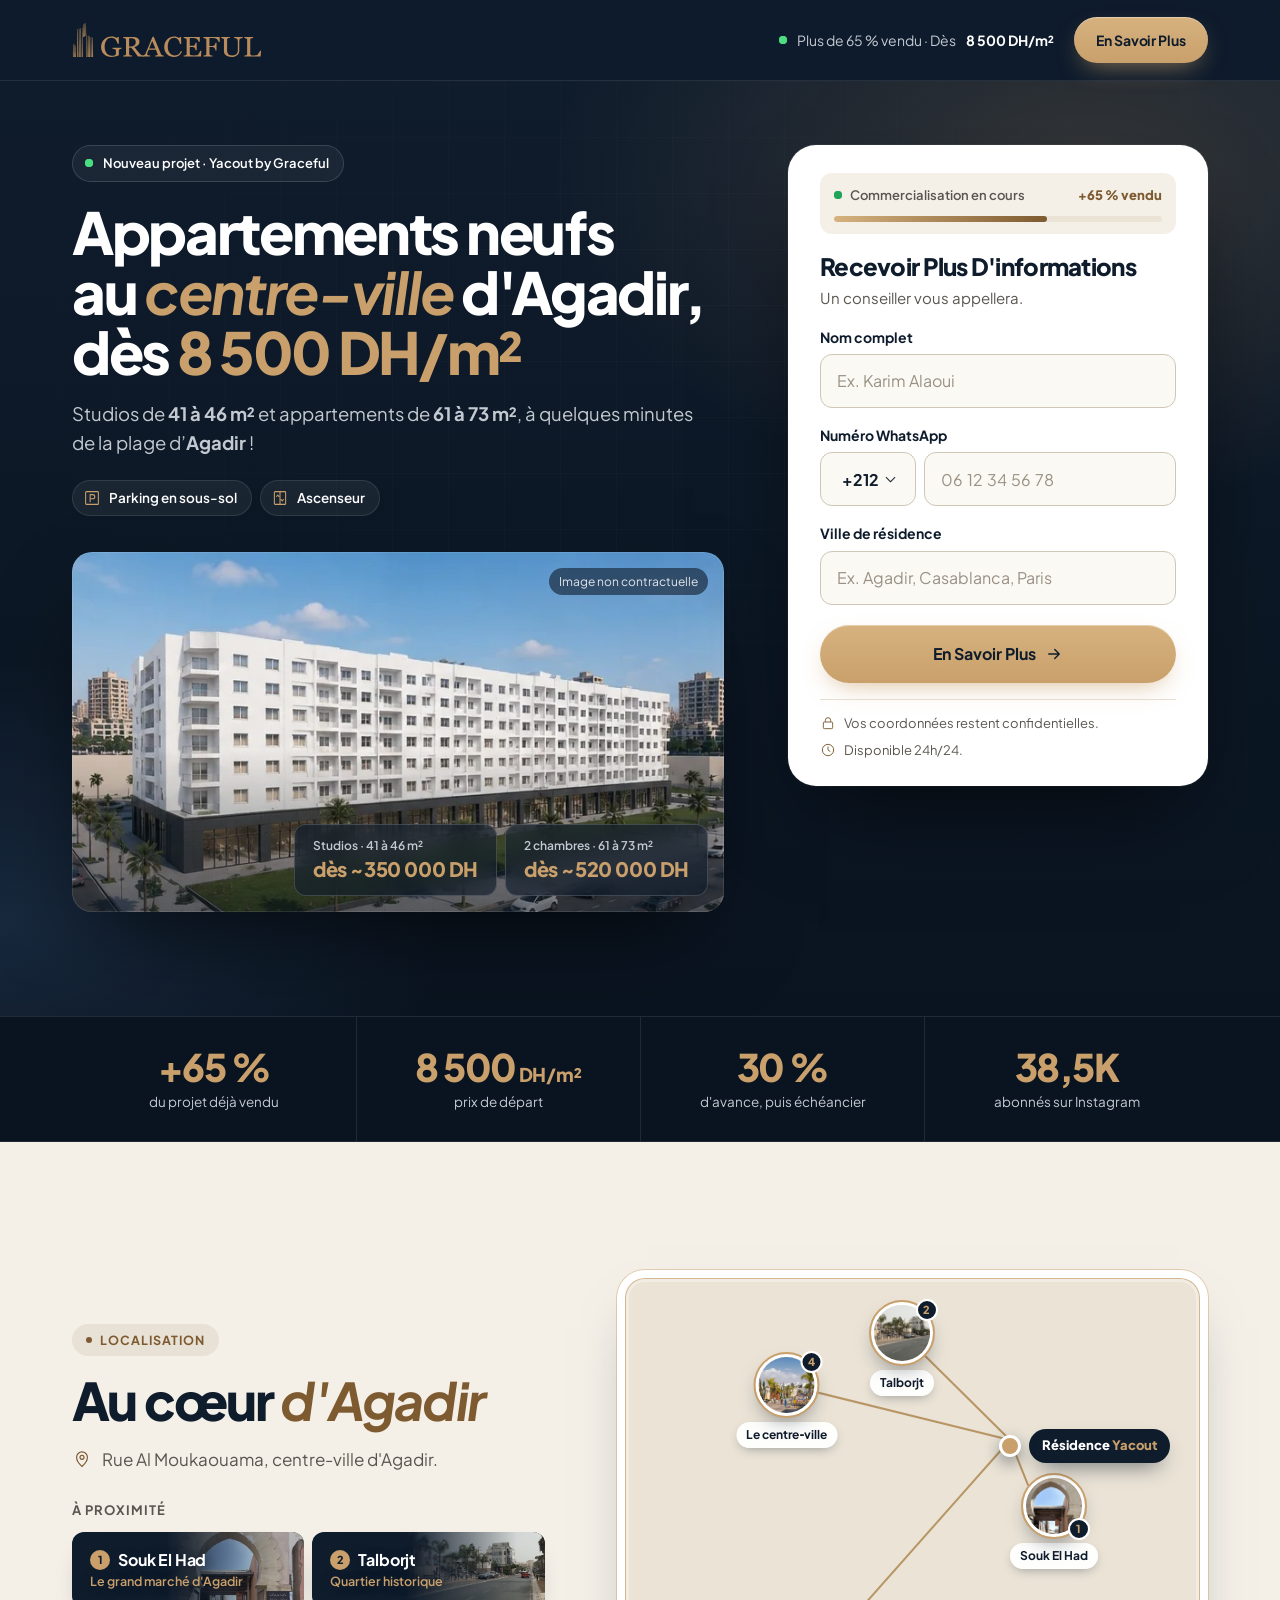
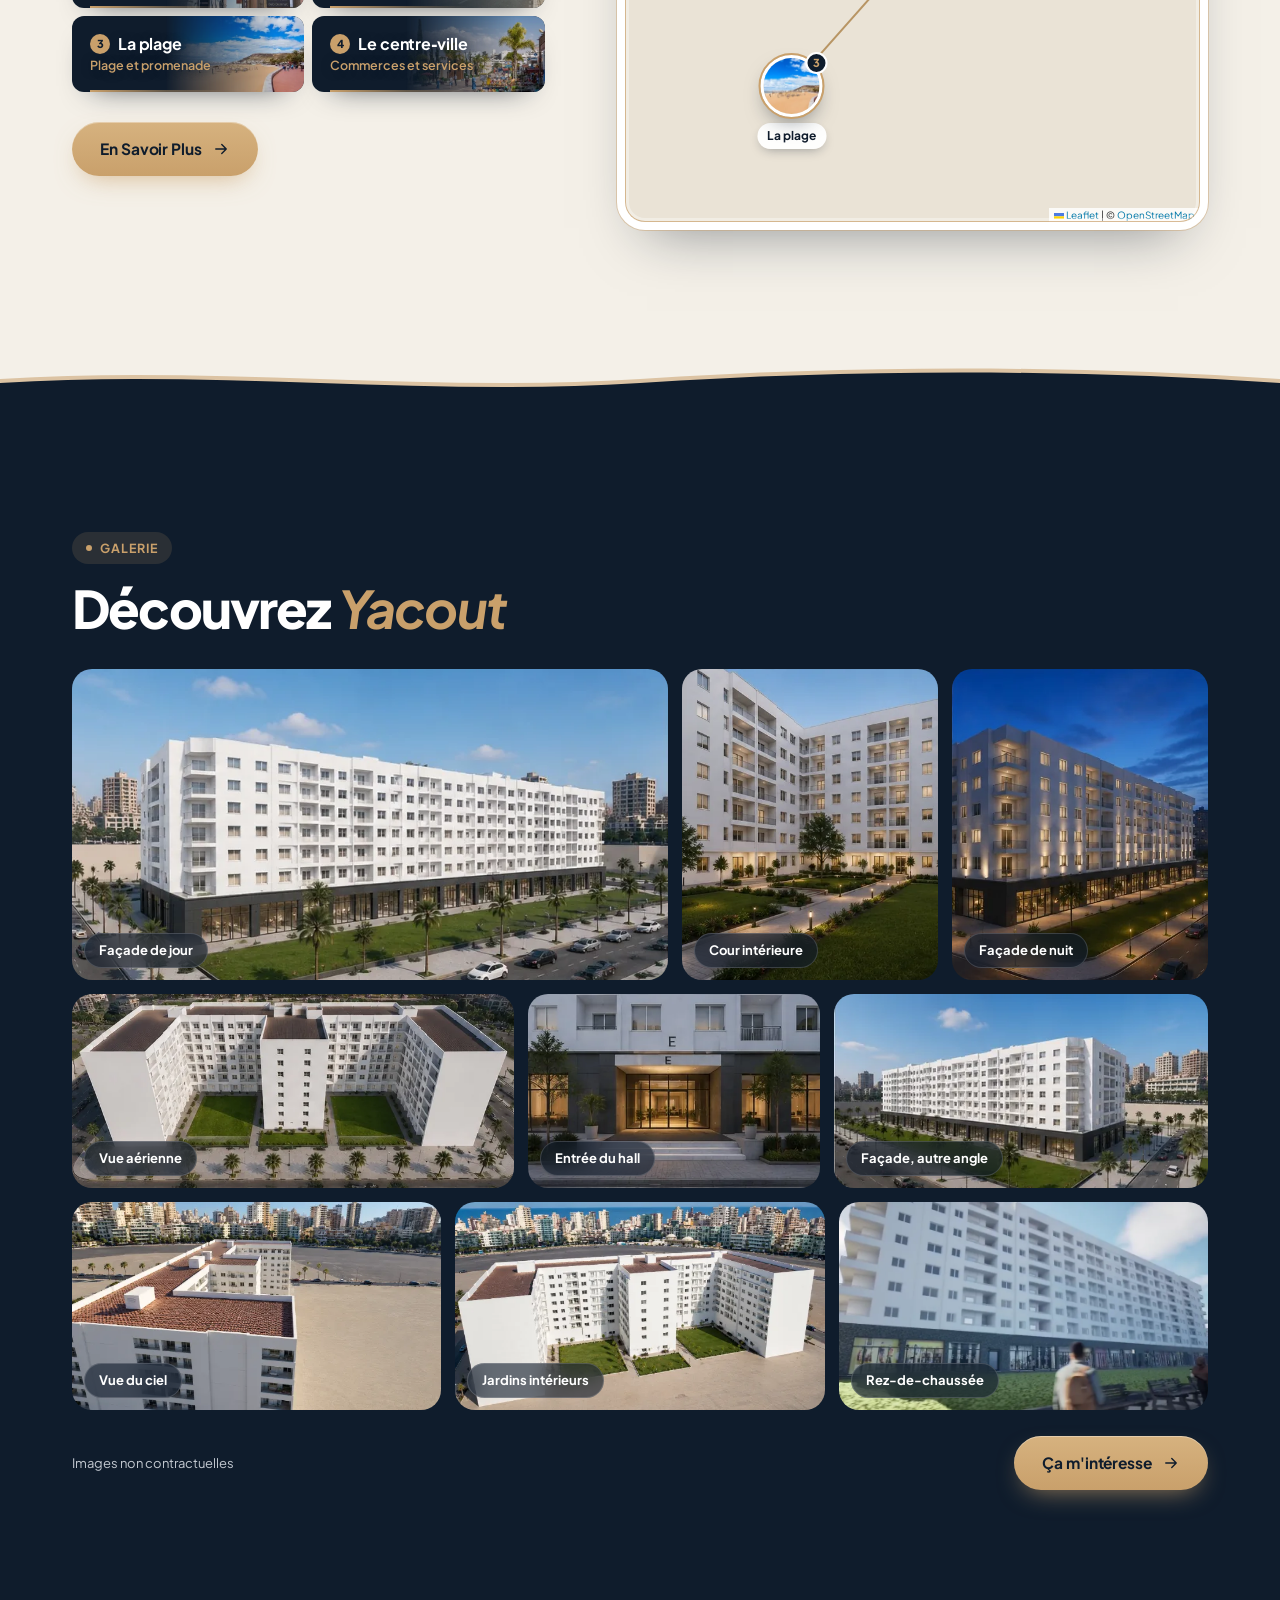
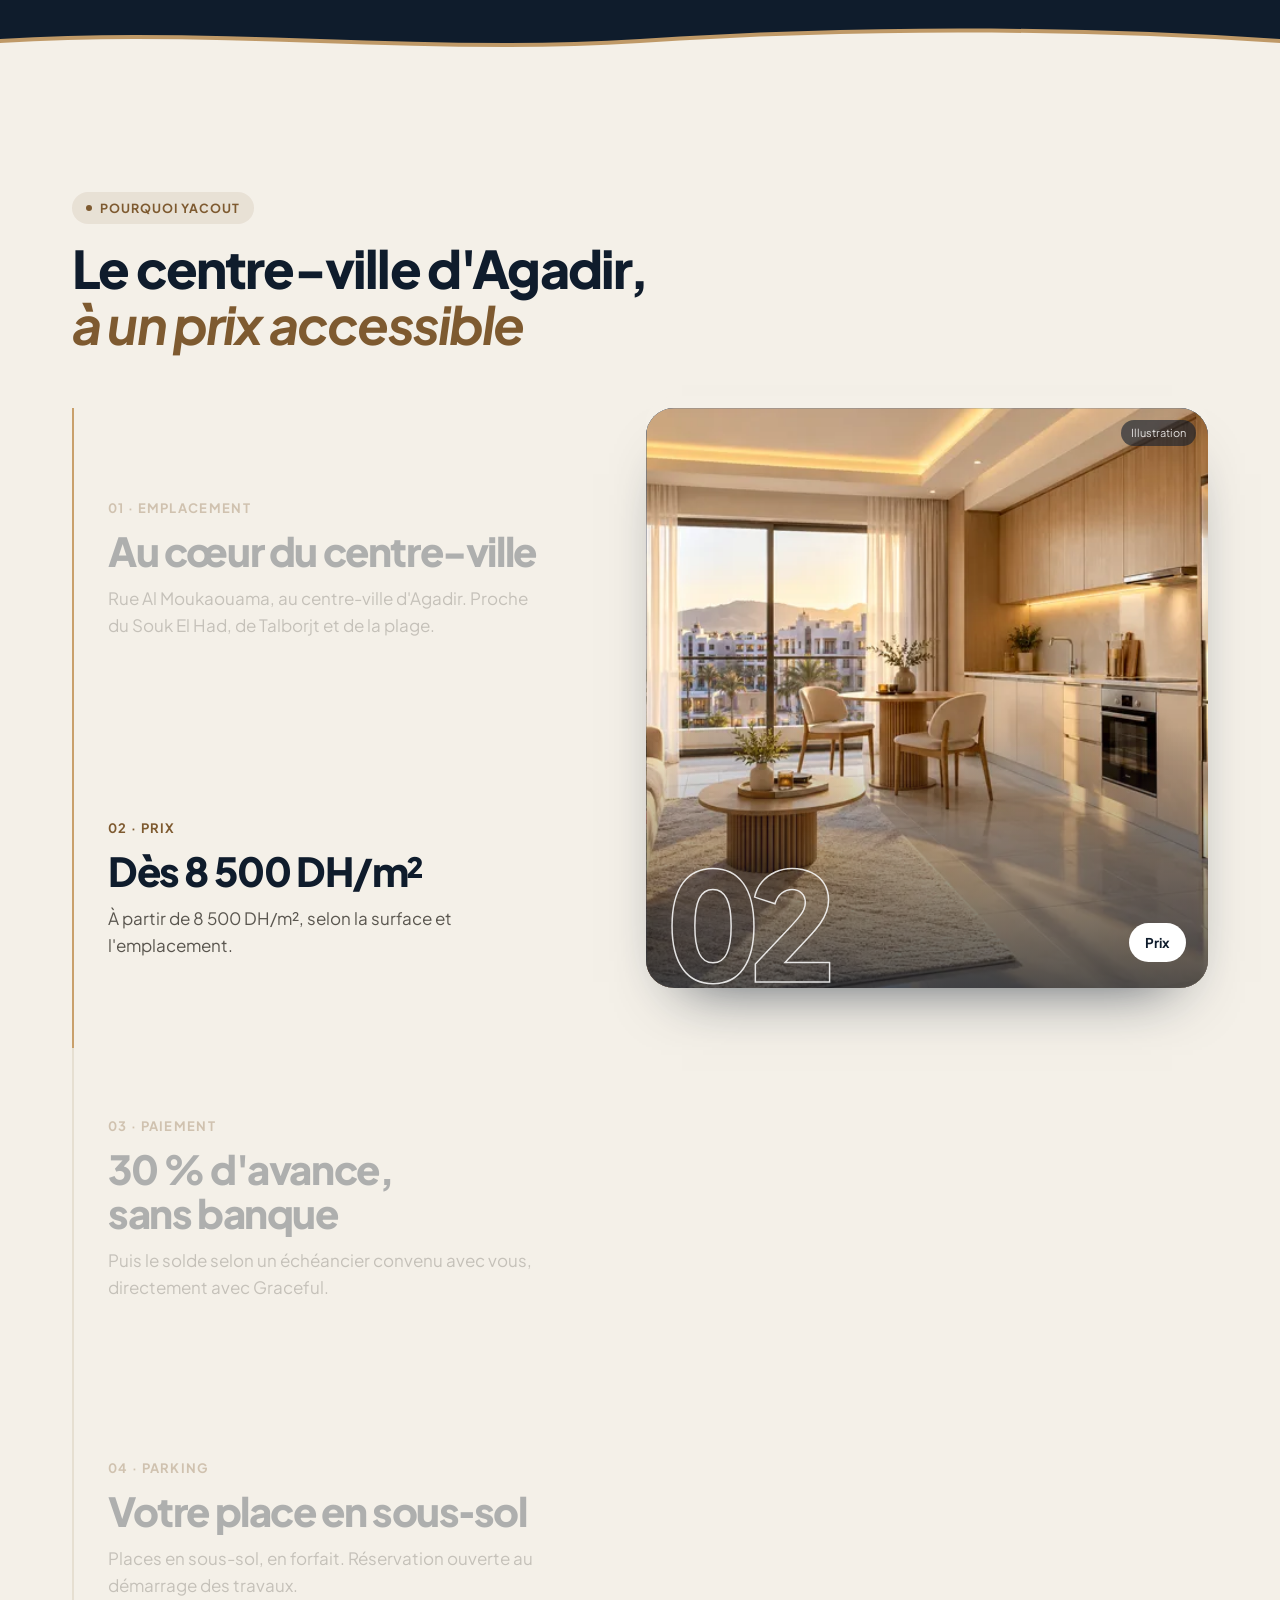
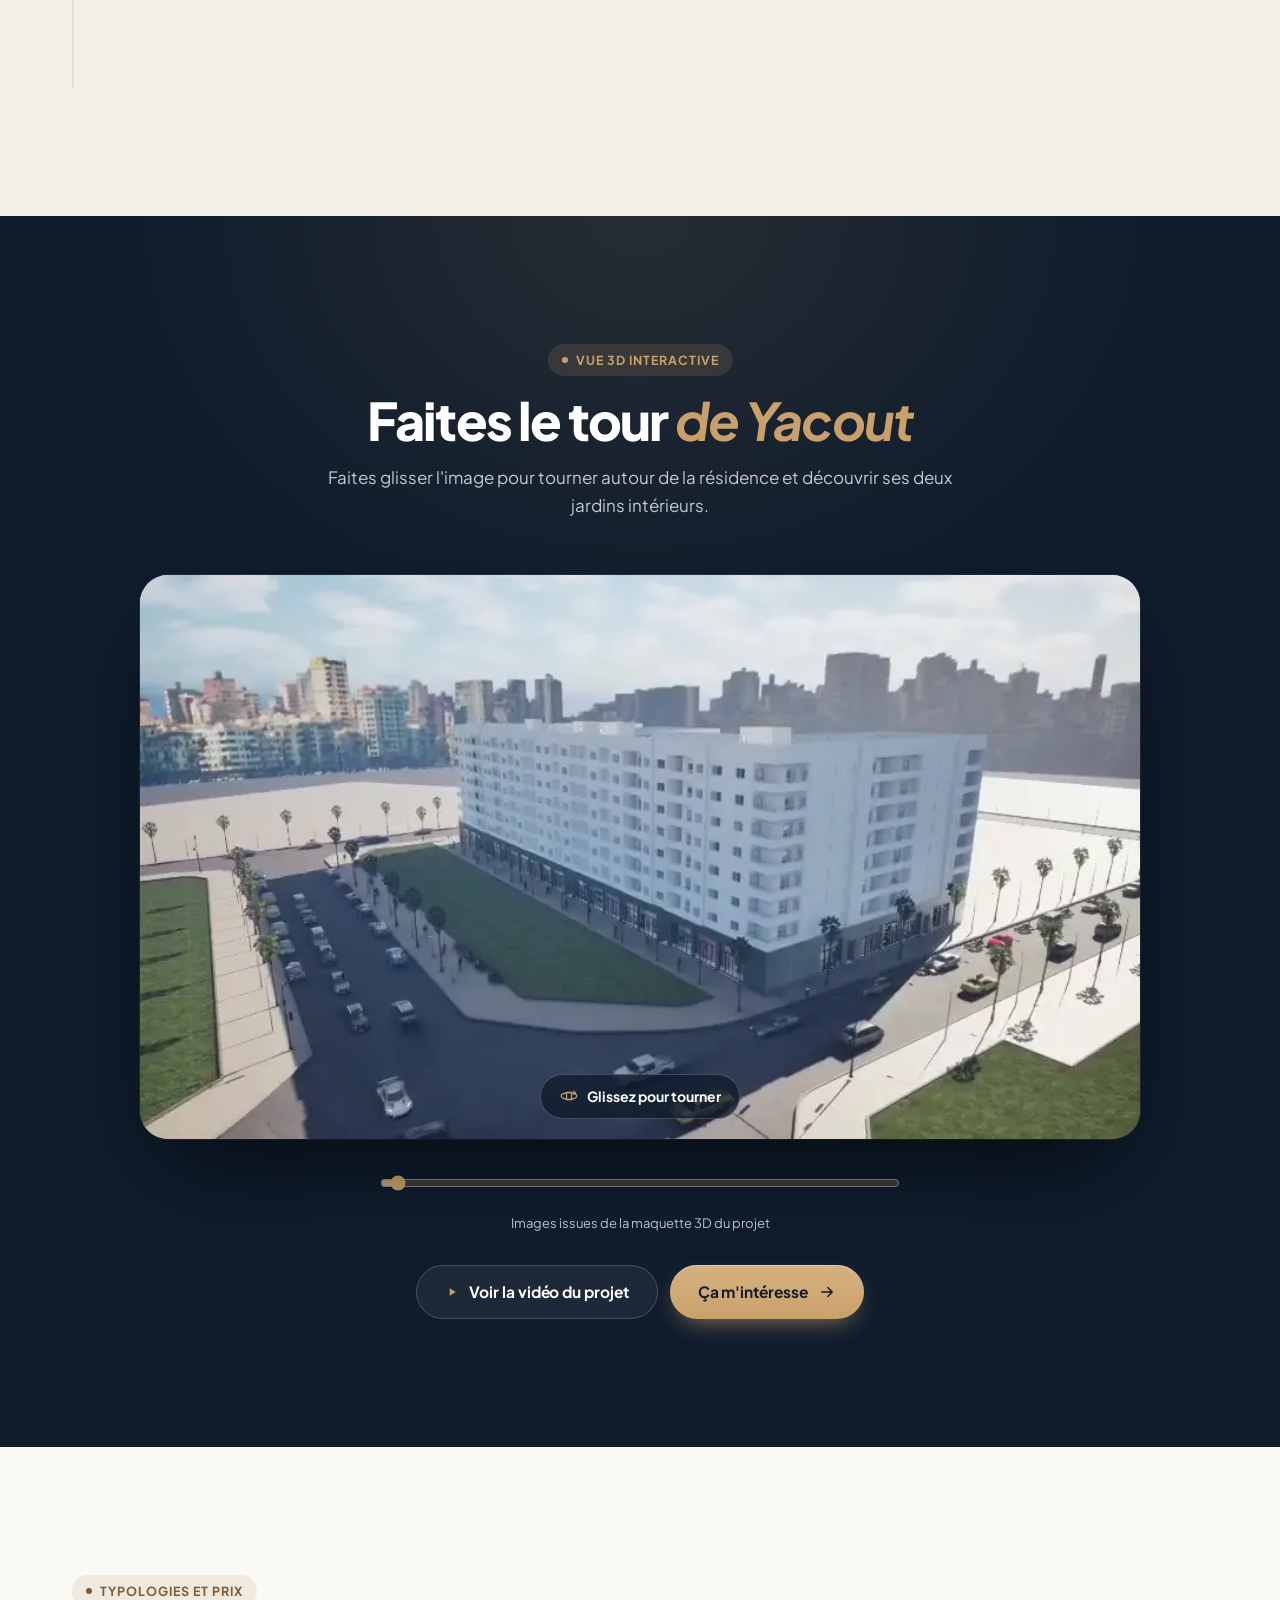
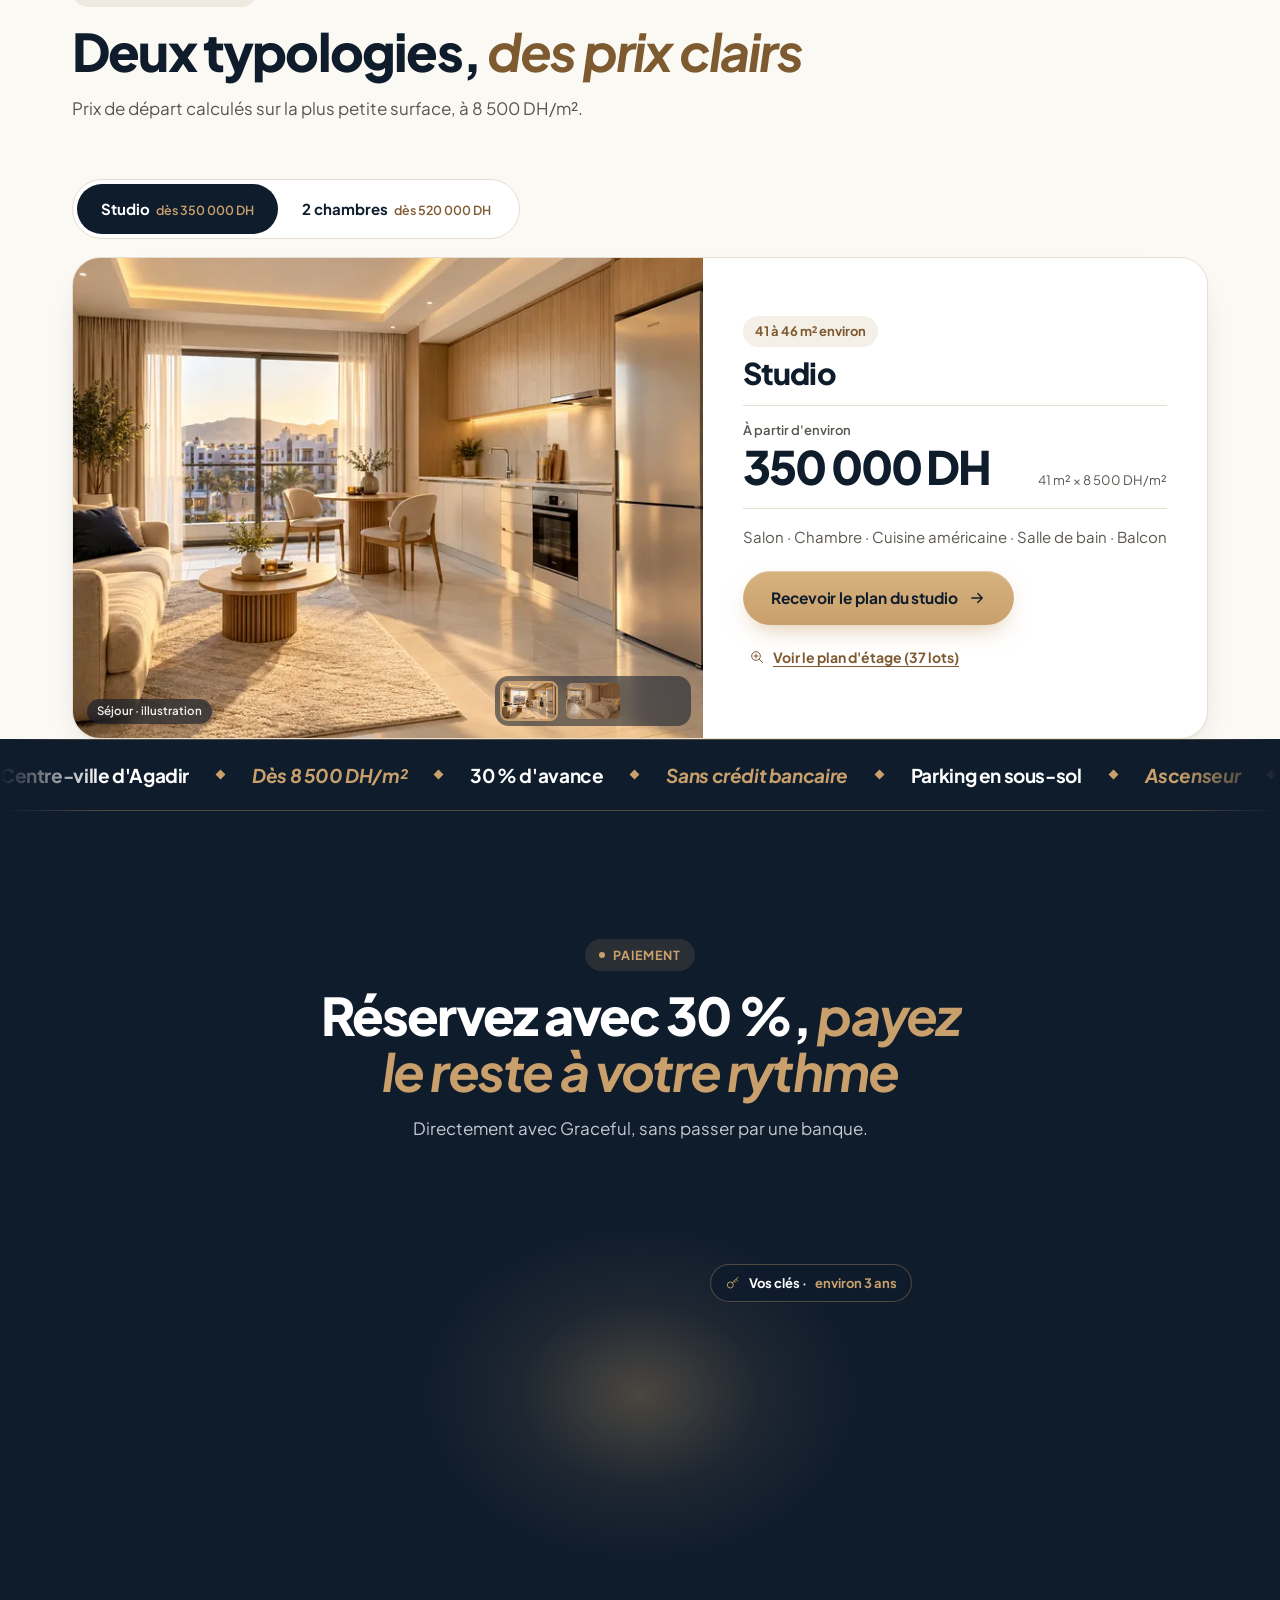
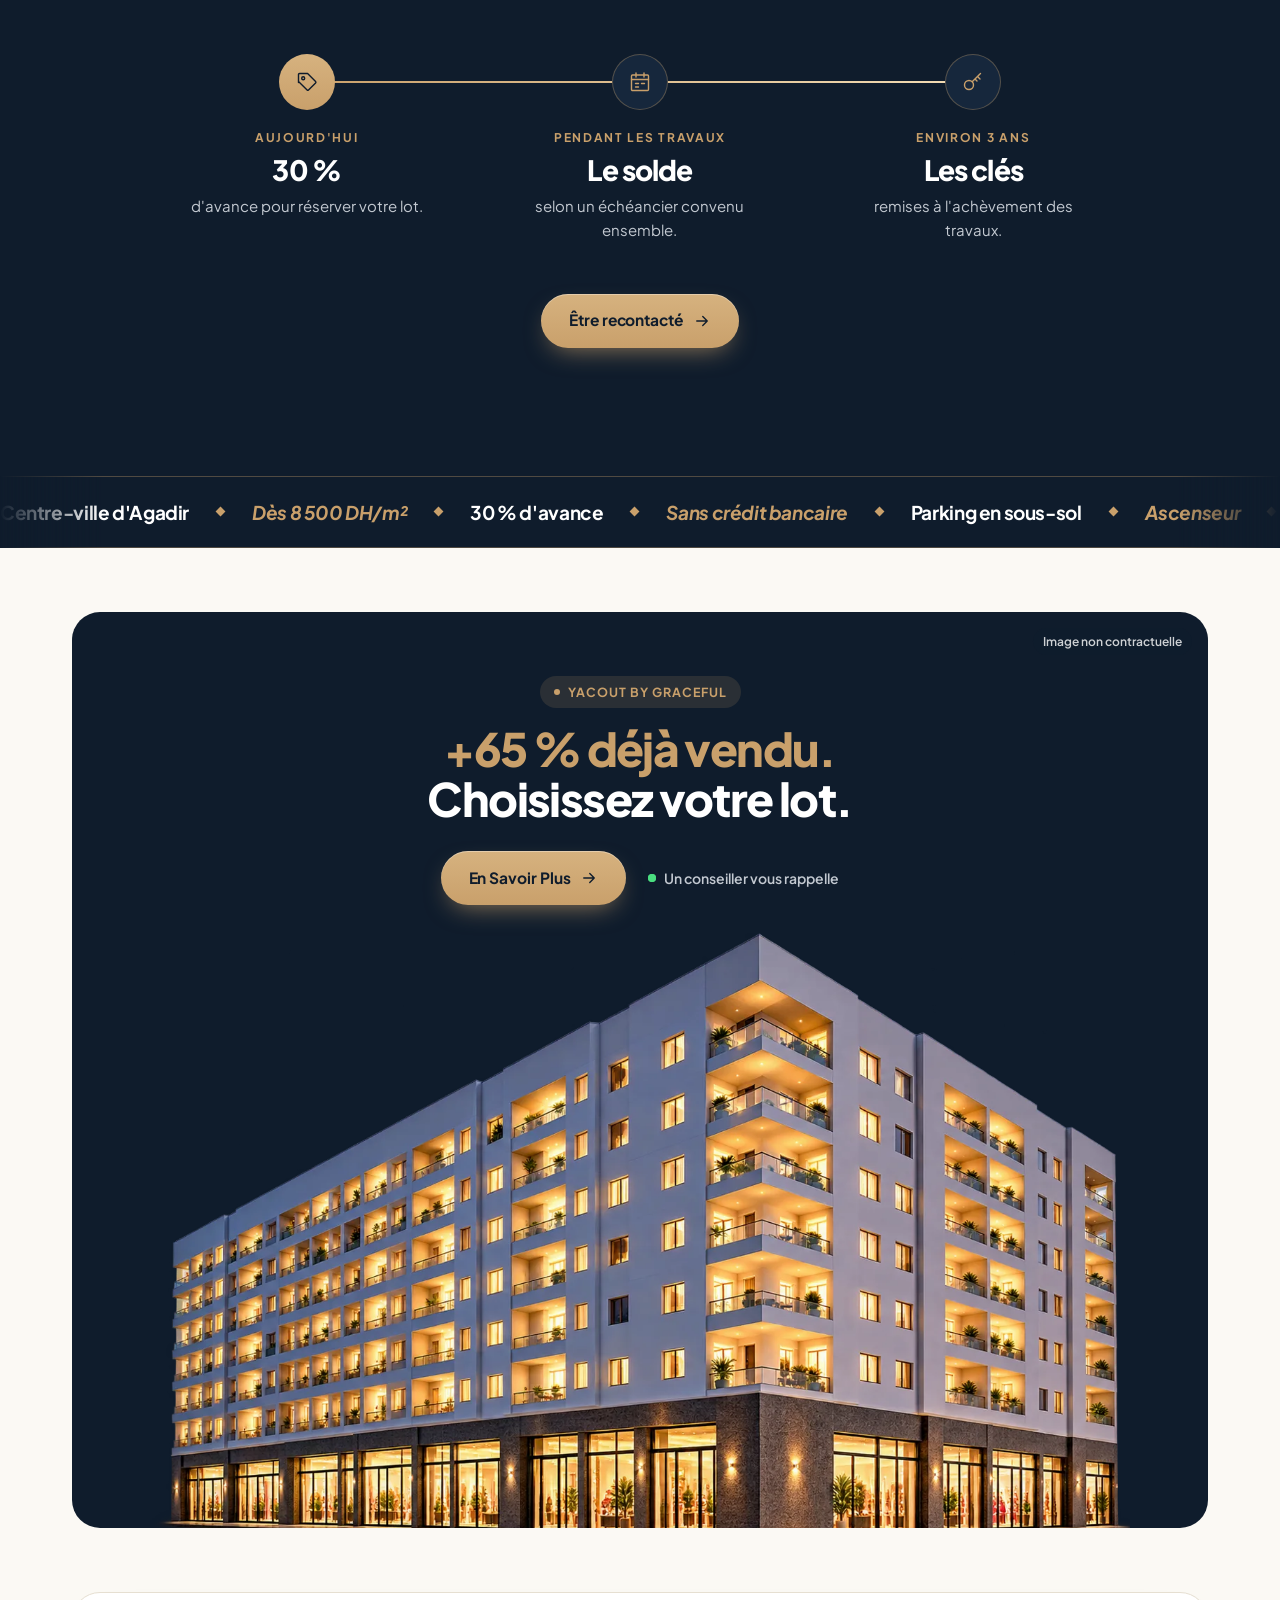
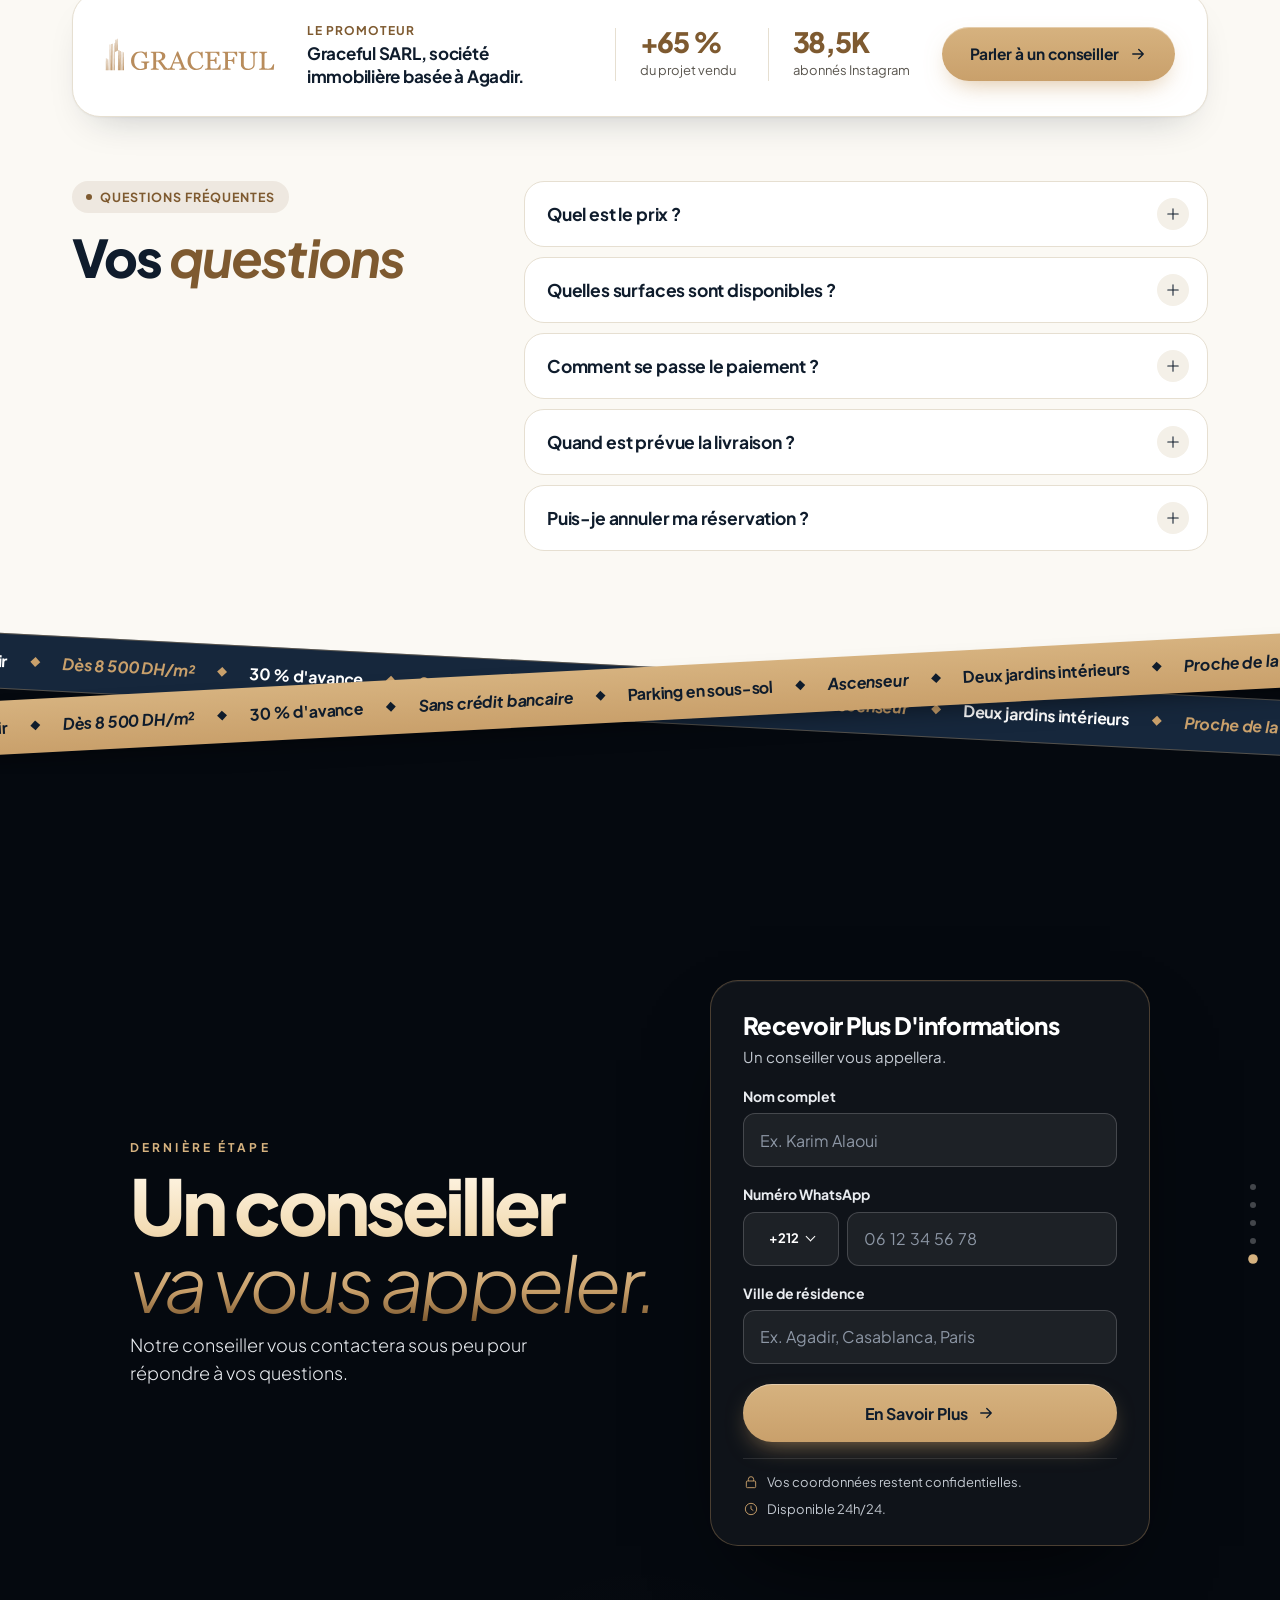
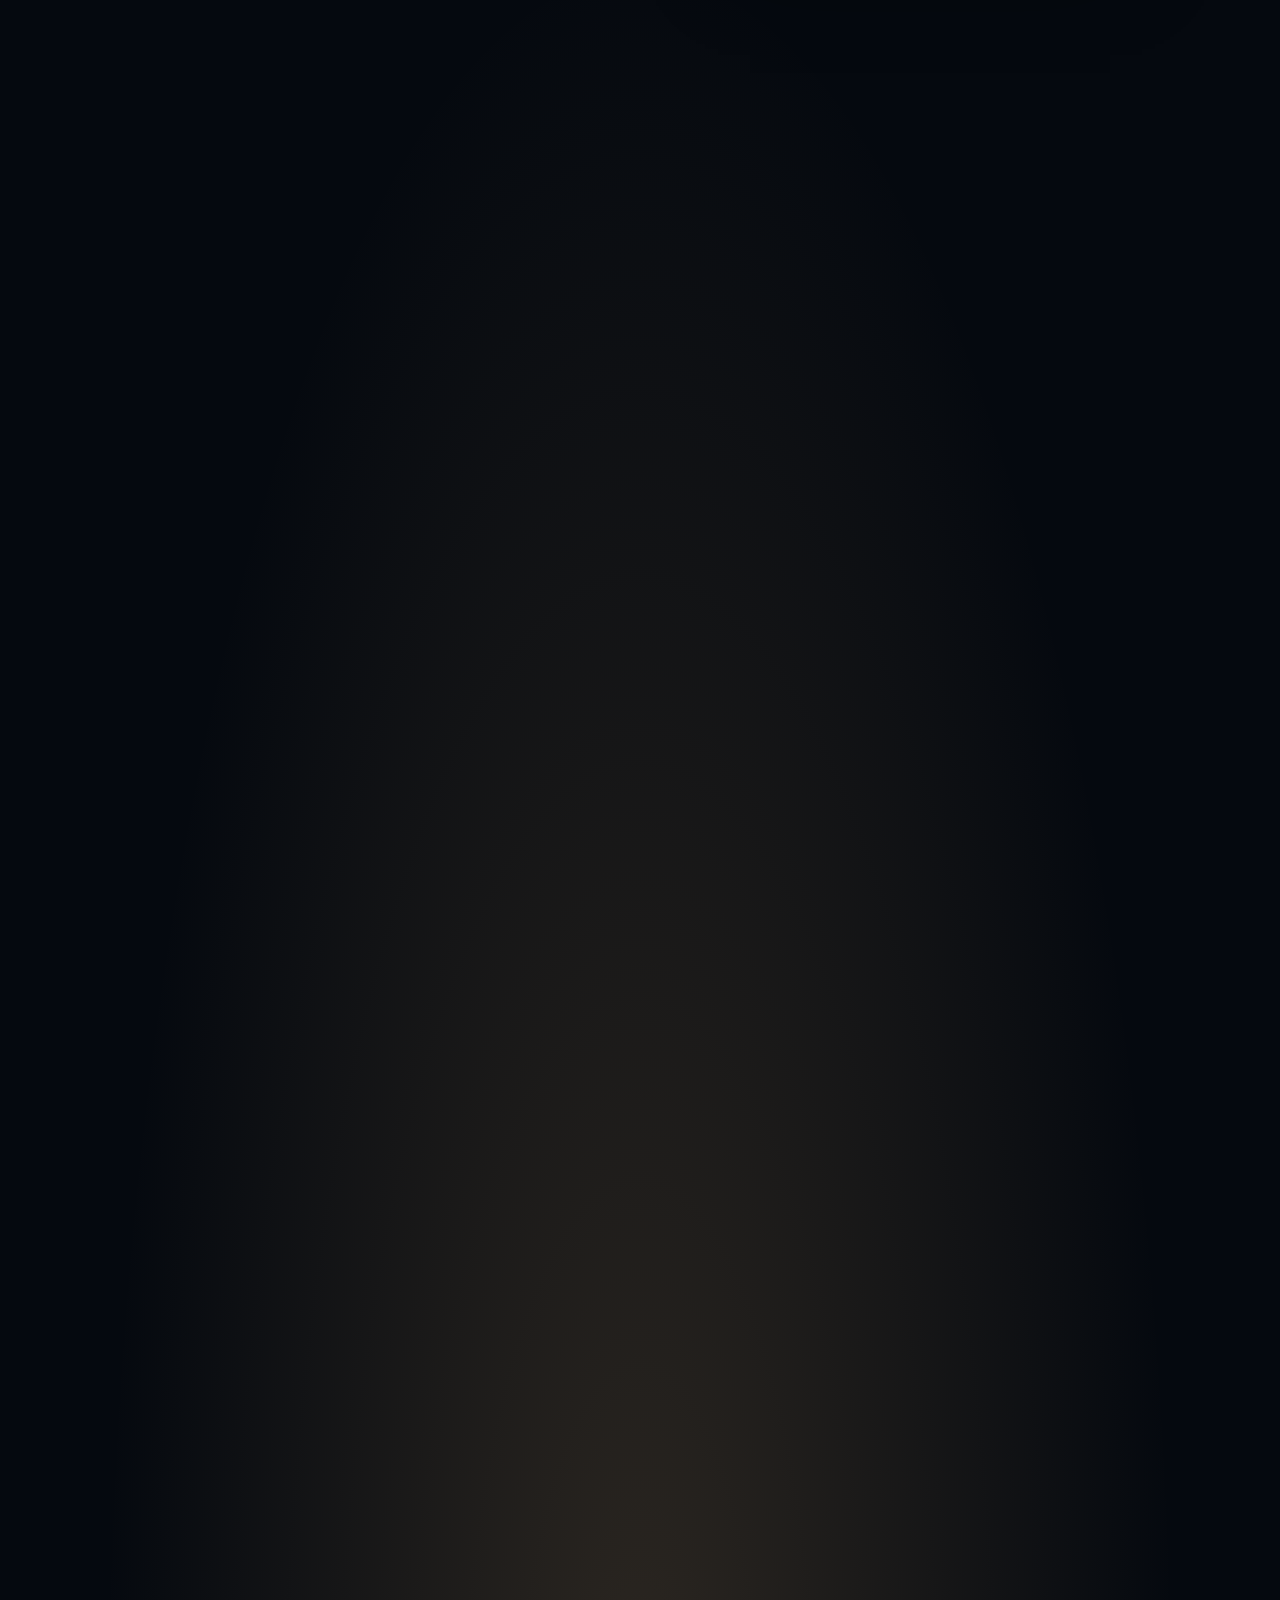
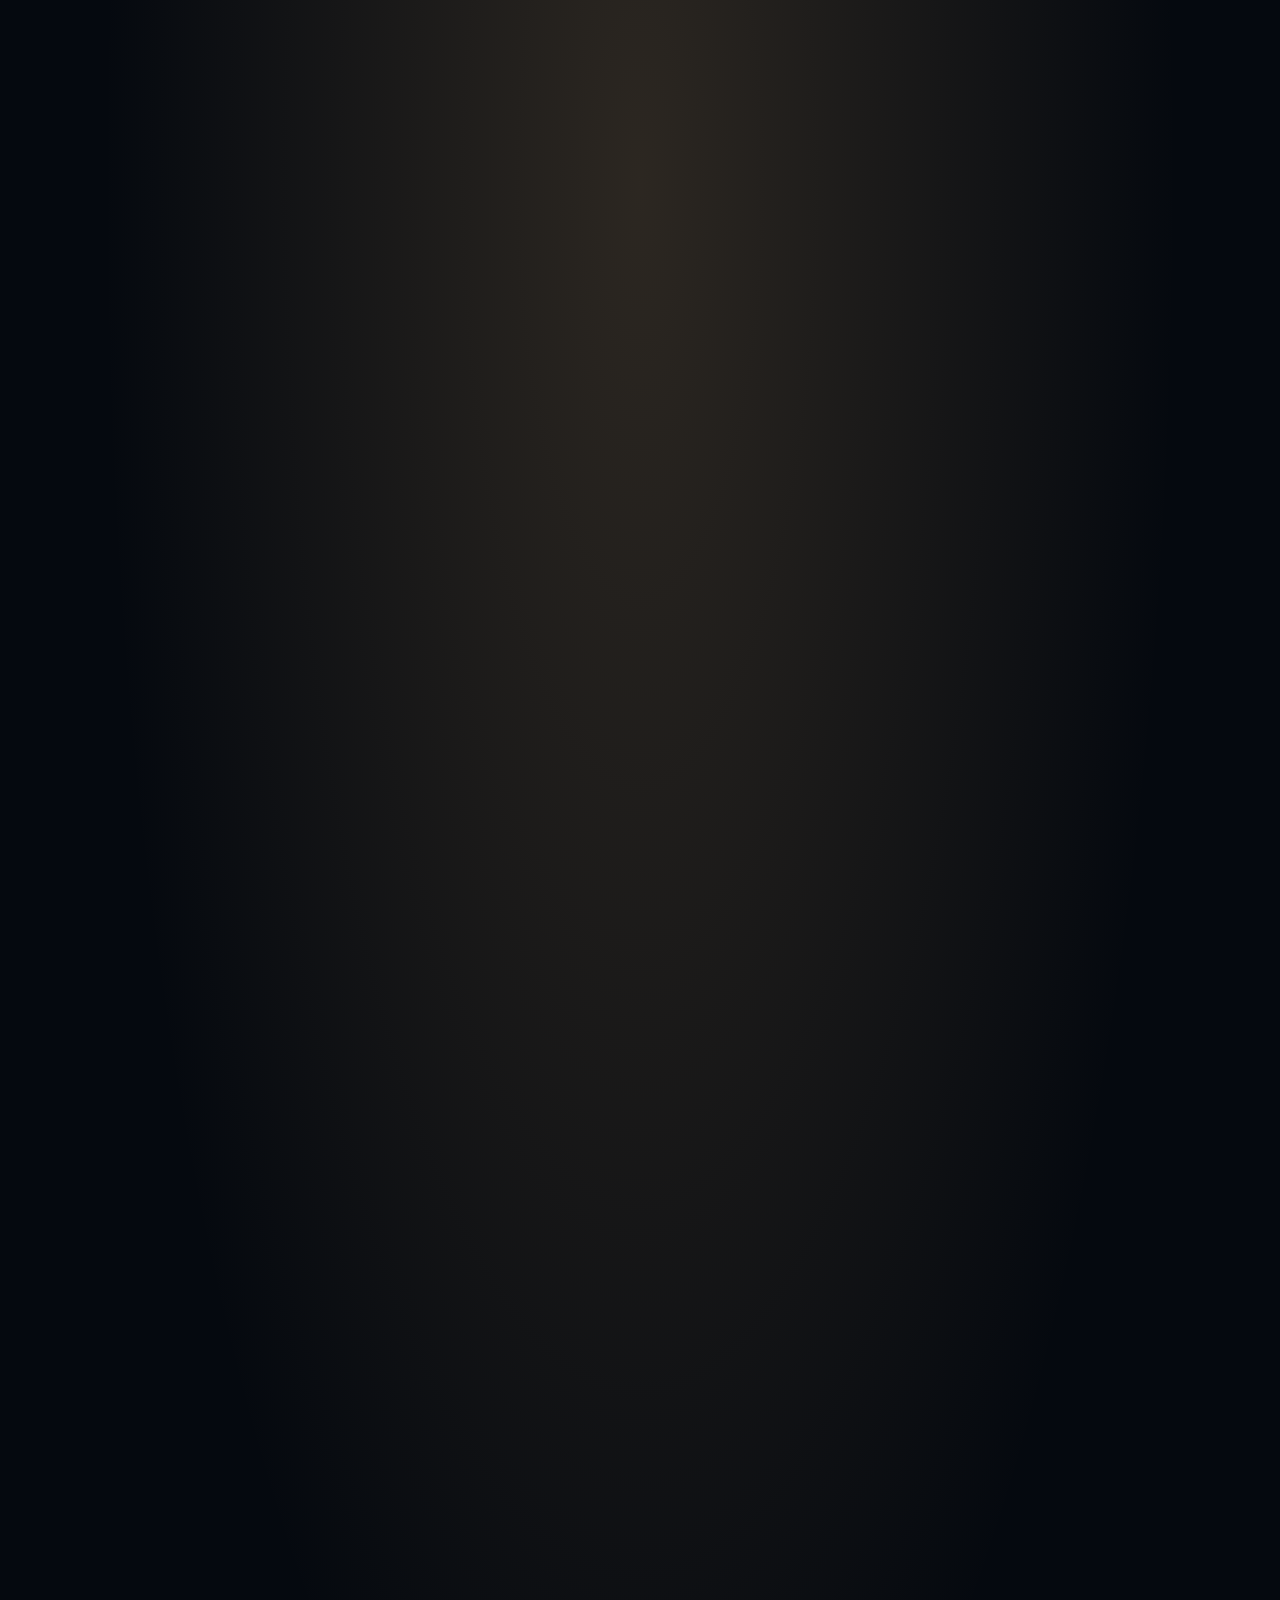
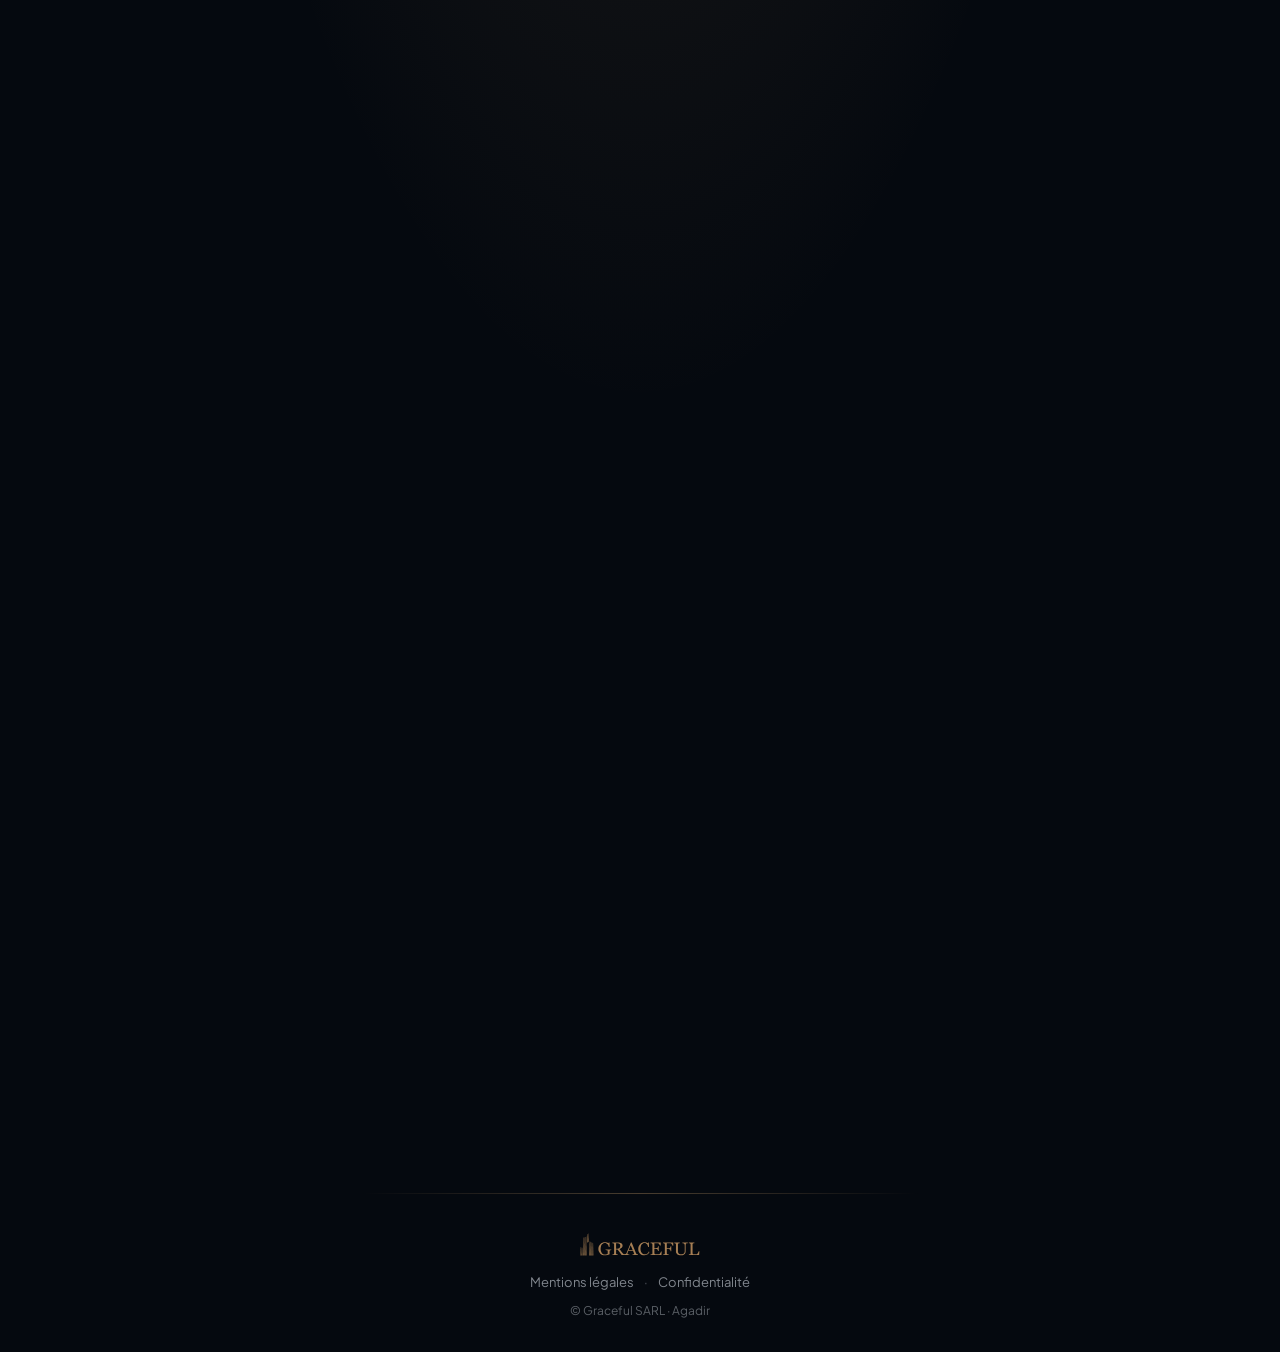
==== index.html @ aa9bee60 "Yacout by Graceful landing pages, ready to publish Static site: French and Arabic full pages, their " ====
<!doctype html>
<html lang="fr">
<head>
  <meta charset="utf-8">
  <meta name="viewport" content="width=device-width, initial-scale=1, viewport-fit=cover">
  <title>Yacout by Graceful | Appartements neufs au centre-ville d'Agadir</title>
  <meta name="description" content="Yacout, nouveau projet de Graceful au centre-ville d'Agadir : studios de 41 à 46 m² et appartements 2 chambres de 61 à 73 m², à partir de 8 500 DH/m². 30 % d'avance puis échéancier.">
  <meta name="theme-color" content="#0B1522">
  <link rel="canonical" href="https://form.graceful-agency.ma/">
  <link rel="alternate" hreflang="fr" href="https://form.graceful-agency.ma/">
  <link rel="alternate" hreflang="ar" href="https://form.graceful-agency.ma/ar/">
  <link rel="alternate" hreflang="x-default" href="https://form.graceful-agency.ma/">

  <meta property="og:type" content="website">
  <meta property="og:url" content="https://form.graceful-agency.ma/">
  <meta property="og:locale" content="fr_FR">
  <meta property="og:site_name" content="Graceful">
  <meta property="og:title" content="Yacout by Graceful | Appartements neufs au centre-ville d'Agadir">
  <meta property="og:description" content="Studios et appartements 2 chambres au centre-ville d'Agadir, à partir de 8 500 DH/m². 30 % d'avance puis échéancier.">
  <meta property="og:image" content="https://form.graceful-agency.ma/assets/img/og-yacout.jpg">
  <meta property="og:image:width" content="1200">
  <meta property="og:image:height" content="630">
  <meta property="og:image:alt" content="La résidence Yacout au coucher du soleil, à Agadir, rendu 3D">
  <meta name="twitter:card" content="summary_large_image">

  <link rel="icon" href="assets/img/favicon.svg" type="image/svg+xml">
  <link rel="icon" href="assets/img/favicon-32.png" sizes="32x32" type="image/png">
  <link rel="apple-touch-icon" href="assets/img/apple-touch-icon.png">

  <link rel="preload" href="assets/fonts/plus-jakarta-sans-var.woff2" as="font" type="font/woff2" crossorigin>
  <link rel="preload" as="image" href="assets/img/yacout-facade-jour.webp" imagesrcset="assets/img/yacout-facade-jour-480.webp 480w, assets/img/yacout-facade-jour.webp 760w" imagesizes="(min-width: 1024px) 680px, 100vw" fetchpriority="high">
  <link rel="stylesheet" href="assets/css/style.css">
  <script>document.documentElement.classList.add('js');</script>

  <script src="assets/js/config.js" defer></script>
  <script src="assets/js/tracking.js" defer></script>
  <script src="assets/js/main.js" defer></script>
</head>
<body>
  <noscript><img height="1" width="1" style="display:none" alt="" src="https://www.facebook.com/tr?id=1772189427400389&amp;ev=PageView&amp;noscript=1"></noscript>
  <svg width="0" height="0" class="visually-hidden" aria-hidden="true" focusable="false">
    <symbol id="i-pin" viewBox="0 0 24 24"><path d="M12 21s-6.5-5.6-6.5-11a6.5 6.5 0 0 1 13 0C18.5 15.4 12 21 12 21Z" fill="none" stroke="currentColor" stroke-width="1.4" stroke-linejoin="round"/><circle cx="12" cy="10" r="2.4" fill="none" stroke="currentColor" stroke-width="1.4"/></symbol>
    <symbol id="i-tag" viewBox="0 0 24 24"><path d="M3.5 12.6V4.5a1 1 0 0 1 1-1h8.1l8 8a1 1 0 0 1 0 1.4l-7.1 7.1a1 1 0 0 1-1.4 0l-8.6-8.4Z" fill="none" stroke="currentColor" stroke-width="1.4" stroke-linejoin="round"/><circle cx="8.2" cy="8.2" r="1.5" fill="none" stroke="currentColor" stroke-width="1.4"/></symbol>
    <symbol id="i-calendar" viewBox="0 0 24 24"><rect x="3.5" y="5" width="17" height="15.5" rx="1" fill="none" stroke="currentColor" stroke-width="1.4"/><path d="M3.5 9.5h17M8 3v4M16 3v4M7.5 13.5h3M13.5 13.5h3M7.5 17h3" fill="none" stroke="currentColor" stroke-width="1.4" stroke-linecap="round"/></symbol>
    <symbol id="i-parking" viewBox="0 0 24 24"><rect x="3.5" y="3.5" width="17" height="17" rx="1" fill="none" stroke="currentColor" stroke-width="1.4"/><path d="M9.5 17V7.5h3.4a2.8 2.8 0 0 1 0 5.6H9.5" fill="none" stroke="currentColor" stroke-width="1.4" stroke-linejoin="round" stroke-linecap="round"/></symbol>
    <symbol id="i-check" viewBox="0 0 24 24"><path d="m5 12.5 4.5 4.5L19 7.5" fill="none" stroke="currentColor" stroke-width="1.8" stroke-linecap="round" stroke-linejoin="round"/></symbol>
    <symbol id="i-plus" viewBox="0 0 24 24"><path d="M12 5v14M5 12h14" fill="none" stroke="currentColor" stroke-width="1.4" stroke-linecap="round"/></symbol>
    <symbol id="i-arrow" viewBox="0 0 24 24"><path d="M5 12h14M13 6l6 6-6 6" fill="none" stroke="currentColor" stroke-width="1.8" stroke-linecap="round" stroke-linejoin="round"/></symbol>
    <symbol id="i-left" viewBox="0 0 24 24"><path d="m15 5-7 7 7 7" fill="none" stroke="currentColor" stroke-width="1.6" stroke-linecap="round" stroke-linejoin="round"/></symbol>
    <symbol id="i-right" viewBox="0 0 24 24"><path d="m9 5 7 7-7 7" fill="none" stroke="currentColor" stroke-width="1.6" stroke-linecap="round" stroke-linejoin="round"/></symbol>
    <symbol id="i-close" viewBox="0 0 24 24"><path d="M6 6l12 12M18 6 6 18" fill="none" stroke="currentColor" stroke-width="1.6" stroke-linecap="round"/></symbol>
    <symbol id="i-zoom" viewBox="0 0 24 24"><circle cx="10.5" cy="10.5" r="6.5" fill="none" stroke="currentColor" stroke-width="1.5"/><path d="m15.5 15.5 5 5M10.5 7.5v6M7.5 10.5h6" fill="none" stroke="currentColor" stroke-width="1.5" stroke-linecap="round"/></symbol>
    <symbol id="i-key" viewBox="0 0 24 24"><circle cx="8" cy="15" r="4.5" fill="none" stroke="currentColor" stroke-width="1.4"/><path d="m11.2 11.8 8.3-8.3M16.5 6.5l2.5 2.5M14 9l2 2" fill="none" stroke="currentColor" stroke-width="1.4" stroke-linecap="round"/></symbol>
    <symbol id="i-lock" viewBox="0 0 24 24"><rect x="5" y="10.5" width="14" height="10" rx="1.5" fill="none" stroke="currentColor" stroke-width="1.4"/><path d="M8 10.5V8a4 4 0 0 1 8 0v2.5" fill="none" stroke="currentColor" stroke-width="1.4"/></symbol>
    <symbol id="i-play" viewBox="0 0 24 24"><path d="M8 5.5v13l10.5-6.5z" fill="currentColor"/></symbol>
    <symbol id="i-elevator" viewBox="0 0 24 24"><rect x="4.5" y="3.5" width="15" height="17" rx="1" fill="none" stroke="currentColor" stroke-width="1.4"/><path d="M12 3.5v17M7.5 10l1.5-2 1.5 2M13.5 14l1.5 2 1.5-2" fill="none" stroke="currentColor" stroke-width="1.4" stroke-linecap="round" stroke-linejoin="round"/></symbol>
    <symbol id="i-orbit" viewBox="0 0 24 24"><ellipse cx="12" cy="12" rx="9.5" ry="4" fill="none" stroke="currentColor" stroke-width="1.4"/><path d="m17.5 6.5 2.5 1.6-2.4 1.8" fill="none" stroke="currentColor" stroke-width="1.4" stroke-linecap="round" stroke-linejoin="round"/><path d="M9 7.5h6v9H9z" fill="none" stroke="currentColor" stroke-width="1.4"/></symbol>
    <symbol id="i-clock" viewBox="0 0 24 24"><circle cx="12" cy="12" r="8.5" fill="none" stroke="currentColor" stroke-width="1.4"/><path d="M12 7.5V12l3 2" fill="none" stroke="currentColor" stroke-width="1.4" stroke-linecap="round"/></symbol>
    <symbol id="i-shield" viewBox="0 0 24 24"><path d="M12 3.5 5 6v5.5c0 4.4 3 8 7 9 4-1 7-4.6 7-9V6l-7-2.5Z" fill="none" stroke="currentColor" stroke-width="1.4" stroke-linejoin="round"/><path d="m9 12 2.2 2.2L15.5 10" fill="none" stroke="currentColor" stroke-width="1.5" stroke-linecap="round" stroke-linejoin="round"/></symbol>
    <symbol id="i-chat" viewBox="0 0 24 24"><path d="M12 4a8 8 0 0 0-6.9 12.1L4 20l4-1.1A8 8 0 1 0 12 4Z" fill="none" stroke="currentColor" stroke-width="1.4" stroke-linejoin="round"/><path d="M8.5 11h7M8.5 14h4.5" fill="none" stroke="currentColor" stroke-width="1.4" stroke-linecap="round"/></symbol>
  </svg>

  <header class="site-header" data-header>
    <div class="container header-inner">
      <img class="header-logo" src="assets/img/logo-graceful-header.svg" alt="Graceful" width="196" height="38">
      <div class="header-actions">
        <p class="header-price"><span class="live-dot" aria-hidden="true"></span>Plus de 65&nbsp;% vendu · Dès <strong>8&nbsp;500&nbsp;DH/m²</strong></p>
        <a class="btn btn-gold btn-sm" href="#formulaire" data-cta>En Savoir Plus</a>
      </div>
    </div>
  </header>

  <main>
    <!-- ============ HERO + FORMULAIRE ============ -->
    <section class="hero" aria-labelledby="hero-title">
      <div class="hero-bg" aria-hidden="true"></div>
      <div class="container hero-grid">
        <div class="hero-copy">
          <p class="badge"><span class="live-dot" aria-hidden="true"></span>Nouveau projet · Yacout by Graceful</p>
          <h1 id="hero-title">Appartements neufs <span class="h1-place">au <em>centre-ville</em> d'Agadir,</span> <span class="h1-price">dès <span class="gold">8&nbsp;500&nbsp;DH/m²</span></span></h1>
          <p class="hero-sub">Studios de <strong>41 à 46&nbsp;m²</strong> et appartements de <strong>61 à 73&nbsp;m²</strong>, à quelques minutes de la plage d’<strong>Agadir</strong>&nbsp;!</p>
          <ul class="reassurance">
            <li><svg class="icon" aria-hidden="true"><use href="#i-parking"/></svg>Parking en sous-sol</li>
            <li><svg class="icon" aria-hidden="true"><use href="#i-elevator"/></svg>Ascenseur</li>
          </ul>
        </div>

        <figure class="hero-media">
          <div class="hero-frame">
            <img src="assets/img/yacout-facade-jour.webp"
                 srcset="assets/img/yacout-facade-jour-480.webp 480w, assets/img/yacout-facade-jour.webp 760w"
                 sizes="(min-width: 1024px) 680px, 100vw"
                 width="760" height="397" fetchpriority="high"
                 alt="Rendu 3D de la résidence Yacout : immeuble blanc de sept étages avec rez-de-chaussée vitré, jardin et palmiers, au centre-ville d'Agadir">
            <video class="hero-video" data-hero-video data-src="assets/vid/yacout-interieur.mp4" muted playsinline loop preload="none" aria-hidden="true" tabindex="-1"></video>
            <span class="img-note">Image non contractuelle</span>
          </div>
          <figcaption class="hero-prices">
            <span><small>Studios · 41 à 46&nbsp;m²</small>dès ~350&nbsp;000&nbsp;DH</span>
            <span><small>2 chambres · 61 à 73&nbsp;m²</small>dès ~520&nbsp;000&nbsp;DH</span>
          </figcaption>
        </figure>

        <div class="hero-form" id="formulaire" tabindex="-1">
          <form class="lead-form card-form" data-location="hero" novalidate>
            <div class="sold" aria-hidden="true">
              <div class="sold-top"><span><span class="live-dot" aria-hidden="true"></span>Commercialisation en cours</span><strong>+65&nbsp;% vendu</strong></div>
              <div class="sold-bar"><span></span></div>
            </div>

            <div class="form-step" data-step="1">
              <h2 class="form-title">Recevoir Plus D'informations</h2>
              <p class="form-intro">Un conseiller vous appellera.</p>
              <p class="form-chosen" data-chosen hidden>Votre demande : <strong data-chosen-label></strong></p>

              <div class="field">
                <label for="hero-name">Nom complet</label>
                <input id="hero-name" name="full_name" type="text" autocomplete="name" autocapitalize="words" required maxlength="80" placeholder="Ex. Karim Alaoui" aria-describedby="hero-name-err">
                <p class="field-error" id="hero-name-err" aria-live="polite"></p>
              </div>

              <div class="field">
                <label for="hero-phone">Numéro WhatsApp</label>
                <div class="phone-row">
                  <div class="cc">
                    <span class="cc-label" aria-hidden="true">+212</span>
                    <select name="phone_country" aria-label="Indicatif du pays" data-country></select>
                  </div>
                  <input id="hero-phone" name="phone" type="tel" inputmode="tel" autocomplete="tel-national" required maxlength="20" placeholder="06 12 34 56 78" aria-describedby="hero-phone-err">
                </div>
                <p class="field-error" id="hero-phone-err" aria-live="polite"></p>
              </div>

              <div class="field">
                <label for="hero-city">Ville de résidence</label>
                <input id="hero-city" name="residence" type="text" autocomplete="address-level2" autocapitalize="words" required maxlength="60" placeholder="Ex. Agadir, Casablanca, Paris" aria-describedby="hero-city-err">
                <p class="field-error" id="hero-city-err" aria-live="polite"></p>
              </div>

              <button class="btn btn-gold btn-block btn-arrow" type="submit" data-submit><span data-label>En Savoir Plus</span><svg class="icon" aria-hidden="true"><use href="#i-arrow"/></svg></button>
              <p class="form-status" role="alert" data-status></p>
              <ul class="form-meta">
                <li><svg class="icon" aria-hidden="true"><use href="#i-lock"/></svg>Vos coordonnées restent confidentielles.</li>
                <li><svg class="icon" aria-hidden="true"><use href="#i-clock"/></svg><span>Disponible 24h/24.</span></li>
              </ul>
            </div>

            <div class="form-step" data-step="2" hidden>
              <div class="form-progress">
                <p class="form-ok"><svg class="icon" aria-hidden="true"><use href="#i-check"/></svg>Demande envoyée</p>
                <p class="form-progress-label">Dernière étape, facultative</p>
              </div>
              <h2 class="form-title" tabindex="-1" data-step2-title>3 questions pour mieux vous conseiller</h2>

              <fieldset class="choices">
                <legend>Type de bien</legend>
                <label class="chip"><input type="radio" name="property_type" value="Studio"><span>Studio</span></label>
                <label class="chip"><input type="radio" name="property_type" value="Appartement 2 chambres"><span>Appartement 2 chambres</span></label>
              </fieldset>
              <fieldset class="choices">
                <legend>Objectif</legend>
                <label class="chip"><input type="radio" name="goal" value="Habiter"><span>Habiter</span></label>
                <label class="chip"><input type="radio" name="goal" value="Investir"><span>Investir</span></label>
              </fieldset>
              <fieldset class="choices">
                <legend>Délai d'achat</legend>
                <label class="chip"><input type="radio" name="timeline" value="Immédiatement"><span>Immédiatement</span></label>
                <label class="chip"><input type="radio" name="timeline" value="Ce mois-ci"><span>Ce mois-ci</span></label>
                <label class="chip"><input type="radio" name="timeline" value="Entre 1 et 3 mois"><span>Entre 1 et 3 mois</span></label>
              </fieldset>

              <button class="btn btn-gold btn-block btn-arrow" type="button" data-finish><span data-label>Terminer</span><svg class="icon" aria-hidden="true"><use href="#i-arrow"/></svg></button>
              <p class="form-status" role="alert" data-status2></p>
              <button class="link-skip" type="button" data-skip>Passer cette étape</button>
            </div>
          </form>
        </div>
      </div>
    </section>

    <!-- ============ CHIFFRES CLÉS ============ -->
    <section class="proof" aria-label="Yacout en chiffres">
      <div class="container">
        <ul class="proof-grid">
          <li><strong>+65&nbsp;%</strong><span>du projet déjà vendu</span></li>
          <li><strong>8&nbsp;500<small> DH/m²</small></strong><span>prix de départ</span></li>
          <li><strong>30&nbsp;%</strong><span>d'avance, puis échéancier</span></li>
          <li><strong>38,5K</strong><span>abonnés sur Instagram</span></li>
        </ul>
      </div>
    </section>

    <!-- ============ LOCALISATION ============ -->
    <section class="section section-ivory" aria-labelledby="loc-title">
      <div class="container loc-grid">
        <div class="loc-copy reveal">
          <p class="eyebrow">Localisation</p>
          <h2 id="loc-title" class="section-title">Au cœur <em>d'Agadir</em></h2>
          <p class="loc-address"><svg class="icon" aria-hidden="true"><use href="#i-pin"/></svg>Rue Al Moukaouama, centre-ville d'Agadir.</p>
          <p class="loc-label">À proximité</p>
          <ul class="loc-list">
            <li data-lat="30.4125" data-lng="-9.5798"><img src="assets/img/loc-souk-el-had.webp" srcset="assets/img/loc-souk-el-had.webp 360w, assets/img/loc-souk-el-had-720.webp 720w" sizes="(min-width: 1024px) 160px, 60vw" width="360" height="240" loading="lazy" decoding="async" alt=""><b><em class="loc-nb" aria-hidden="true">1</em>Souk El Had</b><span>Le grand marché d'Agadir</span></li>
            <li data-lat="30.4237" data-lng="-9.5906"><img src="assets/img/loc-talborjt.webp" srcset="assets/img/loc-talborjt.webp 360w, assets/img/loc-talborjt-720.webp 720w" sizes="(min-width: 1024px) 160px, 60vw" width="360" height="240" loading="lazy" decoding="async" alt=""><b><em class="loc-nb" aria-hidden="true">2</em>Talborjt</b><span>Quartier historique</span></li>
            <li data-lat="30.3976" data-lng="-9.6001"><img src="assets/img/loc-plage.webp" srcset="assets/img/loc-plage.webp 360w, assets/img/loc-plage-720.webp 720w" sizes="(min-width: 1024px) 160px, 60vw" width="360" height="240" loading="lazy" decoding="async" alt=""><b><em class="loc-nb" aria-hidden="true">3</em>La plage</b><span>Plage et promenade</span></li>
            <li data-lat="30.4199" data-lng="-9.6005"><img src="assets/img/loc-centre-ville.webp" srcset="assets/img/loc-centre-ville.webp 360w, assets/img/loc-centre-ville-720.webp 720w" sizes="(min-width: 1024px) 160px, 60vw" width="360" height="240" loading="lazy" decoding="async" alt=""><b><em class="loc-nb" aria-hidden="true">4</em>Le centre&#8209;ville</b><span>Commerces et services</span></li>
          </ul>
          <a class="btn btn-gold btn-arrow" href="#formulaire" data-cta><span>En Savoir Plus</span><svg class="icon" aria-hidden="true"><use href="#i-arrow"/></svg></a>
        </div>
        <div class="loc-media reveal">
          <!-- Position de la résidence : approximative (boulevard de la Résistance / Al Moukaouama), à remplacer par la position exacte -->
          <div class="map" data-map data-lat="30.4158" data-lng="-9.5814">
            <a class="map-fallback" href="https://www.google.com/maps/search/?api=1&amp;query=30.4158%2C-9.5814" target="_blank" rel="noopener">Voir la carte</a>
          </div>
        </div>
      </div>
    </section>

    <!-- Vague animée (Localisation → Galerie) -->
    <div class="wave wave--to-dark" aria-hidden="true">
      <svg class="wave-gold" viewBox="0 0 2400 48" preserveAspectRatio="none" focusable="false"><path d="M0 21 C200 7 400 35 600 21 S1000 7 1200 21 S1600 35 1800 21 S2200 7 2400 21 V48 H0Z"/></svg>
      <svg class="wave-fill" viewBox="0 0 2400 48" preserveAspectRatio="none" focusable="false"><path d="M0 25 C200 11 400 39 600 25 S1000 11 1200 25 S1600 39 1800 25 S2200 11 2400 25 V48 H0Z"/></svg>
    </div>

    <!-- ============ GALERIE ============ -->
    <section class="section section-dark gallery-section" aria-labelledby="gallery-title">
      <div class="container gallery-head reveal">
        <div>
          <p class="eyebrow">Galerie</p>
          <h2 id="gallery-title" class="section-title">Découvrez <em>Yacout</em></h2>
        </div>
        <div class="gallery-nav" data-gallery-nav>
          <span class="gallery-count" data-gallery-count aria-hidden="true">1 / 9</span>
          <button class="round-btn" type="button" data-gallery-prev aria-label="Image précédente"><svg class="icon" aria-hidden="true"><use href="#i-left"/></svg></button>
          <button class="round-btn" type="button" data-gallery-next aria-label="Image suivante"><svg class="icon" aria-hidden="true"><use href="#i-right"/></svg></button>
        </div>
      </div>
      <div class="gallery-wrap">
        <ul class="gallery" data-gallery tabindex="0" aria-label="Rendus 3D de la résidence Yacout (faire glisser pour voir la suite)">
          <li class="g-item" style="--ar:1.914"><button type="button" class="g-open" data-zoom="0" aria-label="Agrandir : façade de jour"><img src="assets/img/yacout-facade-jour.webp" srcset="assets/img/yacout-facade-jour-480.webp 480w, assets/img/yacout-facade-jour.webp 760w" sizes="(min-width: 1024px) 560px, 86vw" width="760" height="397" loading="lazy" decoding="async" alt="Façade de jour : immeuble blanc, rez-de-chaussée vitré, pelouse et palmiers"></button><span class="g-cap">Façade de jour</span></li>
          <li class="g-item" style="--ar:0.82"><button type="button" class="g-open" data-zoom="1" aria-label="Agrandir : cour intérieure"><img src="assets/img/yacout-cour.webp" width="401" height="489" loading="lazy" decoding="async" alt="Cour intérieure paysagée en soirée, allées éclairées et façades avec balcons"></button><span class="g-cap">Cour intérieure</span></li>
          <li class="g-item" style="--ar:0.822"><button type="button" class="g-open" data-zoom="2" aria-label="Agrandir : façade de nuit"><img src="assets/img/yacout-nuit.webp" width="402" height="489" loading="lazy" decoding="async" alt="Façade de nuit, éclairage architectural et rez-de-chaussée illuminé"></button><span class="g-cap">Façade de nuit</span></li>
          <li class="g-item" style="--ar:2.282"><button type="button" class="g-open" data-zoom="3" aria-label="Agrandir : vue aérienne"><img src="assets/img/yacout-aerienne.webp" srcset="assets/img/yacout-aerienne-480.webp 480w, assets/img/yacout-aerienne.webp 721w" sizes="(min-width: 1024px) 520px, 86vw" width="721" height="316" loading="lazy" decoding="async" alt="Vue aérienne de la résidence avec ses deux jardins intérieurs"></button><span class="g-cap">Vue aérienne</span></li>
          <li class="g-item" style="--ar:1.508"><button type="button" class="g-open" data-zoom="4" aria-label="Agrandir : entrée du hall"><img src="assets/img/yacout-entree.webp" width="448" height="297" loading="lazy" decoding="async" alt="Entrée du hall vitrée avec marches et jardinières"></button><span class="g-cap">Entrée du hall</span></li>
          <li class="g-item" style="--ar:1.929"><button type="button" class="g-open" data-zoom="5" aria-label="Agrandir : façade, autre angle"><img src="assets/img/yacout-facade-jour-2.webp" srcset="assets/img/yacout-facade-jour-2-480.webp 480w, assets/img/yacout-facade-jour-2.webp 766w" sizes="(min-width: 1024px) 440px, 86vw" width="766" height="397" loading="lazy" decoding="async" alt="Façade de jour vue sous un autre angle, avec l'avenue et la pelouse"></button><span class="g-cap">Façade, autre angle</span></li>
          <li class="g-item" style="--ar:1.774"><button type="button" class="g-open" data-zoom="6" aria-label="Agrandir : vue du ciel"><img src="assets/img/yacout-vue-ciel.webp" srcset="assets/img/yacout-vue-ciel-640.webp 640w, assets/img/yacout-vue-ciel.webp 1280w" sizes="(min-width: 1024px) 400px, 86vw" width="1280" height="721" loading="lazy" decoding="async" alt="Vue du ciel : toiture et façades blanches de la résidence, avec les immeubles du centre-ville d'Agadir en arrière-plan"></button><span class="g-cap">Vue du ciel</span></li>
          <li class="g-item" style="--ar:1.774"><button type="button" class="g-open" data-zoom="7" aria-label="Agrandir : jardins intérieurs"><img src="assets/img/yacout-jardins.webp" srcset="assets/img/yacout-jardins-640.webp 640w, assets/img/yacout-jardins.webp 1280w" sizes="(min-width: 1024px) 400px, 86vw" width="1280" height="721" loading="lazy" decoding="async" alt="Vue aérienne de la résidence en U et de ses deux jardins intérieurs paysagés, avec les immeubles du centre-ville en arrière-plan"></button><span class="g-cap">Jardins intérieurs</span></li>
          <li class="g-item" style="--ar:1.774"><button type="button" class="g-open" data-zoom="8" aria-label="Agrandir : commerces en rez-de-chaussée"><img src="assets/img/yacout-survol-49.webp" width="848" height="478" loading="lazy" decoding="async" alt="Maquette 3D : rez-de-chaussée vitré avec commerces, pelouse et bancs"></button><span class="g-cap">Rez-de-chaussée</span></li>
        </ul>
      </div>
      <div class="container gallery-foot">
        <p class="disclaimer">Images non contractuelles</p>
        <a class="btn btn-gold btn-arrow" href="#formulaire" data-cta><span>Ça m'intéresse</span><svg class="icon" aria-hidden="true"><use href="#i-arrow"/></svg></a>
      </div>
    </section>

    <!-- Vague animée (Galerie → Pourquoi Yacout) -->
    <div class="wave wave--to-light" aria-hidden="true">
      <svg class="wave-gold" viewBox="0 0 2400 48" preserveAspectRatio="none" focusable="false"><path d="M0 21 C200 7 400 35 600 21 S1000 7 1200 21 S1600 35 1800 21 S2200 7 2400 21 V48 H0Z"/></svg>
      <svg class="wave-fill" viewBox="0 0 2400 48" preserveAspectRatio="none" focusable="false"><path d="M0 25 C200 11 400 39 600 25 S1000 11 1200 25 S1600 39 1800 25 S2200 11 2400 25 V48 H0Z"/></svg>
    </div>

    <!-- ============ POURQUOI YACOUT ============ -->
    <section class="section section-ivory" aria-labelledby="why-title">
      <div class="container">
        <div class="section-head reveal">
          <p class="eyebrow">Pourquoi Yacout</p>
          <h2 id="why-title" class="section-title">Le centre-ville d'Agadir, <em>à un prix accessible</em></h2>
        </div>
        <div class="why-story" data-why-story>
          <div class="why-steps">
          <div class="why-step is-on" data-why-step="0" data-why="0">
            <span class="why-num">01 · Emplacement</span>
            <h3>Au cœur du centre-ville</h3>
            <p>Rue Al Moukaouama, au centre-ville d'Agadir. Proche du Souk El Had, de Talborjt et de la plage.</p>
          </div>
          <div class="why-step" data-why-step="1" data-why="1">
            <span class="why-num">02 · Prix</span>
            <h3>Dès 8&nbsp;500&nbsp;DH/m²</h3>
            <p>À partir de 8&nbsp;500&nbsp;DH/m², selon la surface et l'emplacement.</p>
          </div>
          <div class="why-step" data-why-step="2" data-why="2">
            <span class="why-num">03 · Paiement</span>
            <h3>30&nbsp;% d'avance, sans banque</h3>
            <p>Puis le solde selon un échéancier convenu avec vous, directement avec Graceful.</p>
          </div>
          <div class="why-step" data-why-step="3" data-why="3">
            <span class="why-num">04 · Parking</span>
            <h3>Votre place en sous&#8209;sol</h3>
            <p>Places en sous-sol, en forfait. Réservation ouverte au démarrage des travaux.</p>
          </div>
          </div>
          <div class="why-stage" aria-hidden="true">
            <img src="assets/img/agadir-centre-ville.jpg" width="1920" height="1285" loading="lazy" decoding="async" alt="" data-why="0" class="is-on">
            <img src="assets/img/interieur-studio.webp" srcset="assets/img/interieur-studio-800.webp 800w, assets/img/interieur-studio.webp 1586w" sizes="(min-width: 1024px) 50vw, 100vw" width="1586" height="992" loading="lazy" decoding="async" alt="" data-why="1">
            <img src="assets/img/ambiance-balcon.webp" srcset="assets/img/ambiance-balcon-800.webp 800w, assets/img/ambiance-balcon.webp 1672w" sizes="(min-width: 1024px) 50vw, 100vw" width="1672" height="941" loading="lazy" decoding="async" alt="" data-why="2">
            <img src="assets/img/parking-sous-sol.webp" srcset="assets/img/parking-sous-sol-800.webp 800w, assets/img/parking-sous-sol.webp 1586w" sizes="(min-width: 1024px) 50vw, 100vw" width="1586" height="992" loading="lazy" decoding="async" alt="" data-why="3">
            <span class="why-note" data-why="1">Illustration</span>
            <span class="why-note" data-why="2">Illustration</span>
            <span class="why-note" data-why="3">Illustration</span>
            <span class="why-big" data-why-count>01</span>
            <span class="why-cap" data-why-cap>Emplacement</span>
          </div>
        </div>
      </div>
    </section>

    <!-- ============ VUE 3D ============ -->
    <section class="section section-dark orbit-section" aria-labelledby="orbit-title">
      <div class="container">
        <div class="section-head section-head-center reveal">
          <p class="eyebrow">Vue 3D interactive</p>
          <h2 id="orbit-title" class="section-title">Faites le tour <em>de Yacout</em></h2>
          <p class="section-sub">Faites glisser l'image pour tourner autour de la résidence et découvrir ses deux jardins intérieurs.</p>
        </div>
        <div class="orbit-wrap reveal">
          <div class="orbit" data-orbit data-frames="100" data-path="assets/vid/orbit/f">
            <img class="orbit-img" data-orbit-img src="assets/vid/orbit/f001.webp" width="848" height="478" loading="lazy" decoding="async" draggable="false"
                 alt="Vue aérienne de la maquette 3D de la résidence Yacout : bâtiment en U, toitures et deux jardins intérieurs">
            <p class="orbit-hint" data-orbit-hint aria-hidden="true"><svg class="icon" aria-hidden="true"><use href="#i-orbit"/></svg>Glissez pour tourner</p>
            <div class="orbit-progress" data-orbit-progress aria-hidden="true"><span></span></div>
          </div>
          <label class="visually-hidden" for="orbit-range">Tourner autour de la résidence</label>
          <input class="orbit-range" id="orbit-range" type="range" min="1" max="100" value="1" data-orbit-range>
          <p class="disclaimer">Images issues de la maquette 3D du projet</p>
        </div>
        <div class="orbit-actions reveal">
          <button class="btn btn-ghost" type="button" data-video-open><svg class="icon" aria-hidden="true"><use href="#i-play"/></svg>Voir la vidéo du projet</button>
          <a class="btn btn-gold btn-arrow" href="#formulaire" data-cta><span>Ça m'intéresse</span><svg class="icon" aria-hidden="true"><use href="#i-arrow"/></svg></a>
        </div>
      </div>
    </section>

    <!-- ============ TYPOLOGIES ============ -->
    <section class="section section-white types-section" aria-labelledby="types-title">
      <div class="container">
        <div class="section-head reveal">
          <p class="eyebrow">Typologies et prix</p>
          <h2 id="types-title" class="section-title">Deux typologies, <em>des prix clairs</em></h2>
          <p class="section-sub">Prix de départ calculés sur la plus petite surface, à 8&nbsp;500&nbsp;DH/m².</p>
        </div>
        <!-- Onglets Studio / 2 chambres (sans JS : les deux fiches s'affichent l'une sous l'autre) -->
        <div class="types reveal" data-types>
          <div class="types-switch" role="tablist" aria-label="Typologie">
            <button type="button" role="tab" id="tab-studio" aria-controls="type-studio" aria-selected="true">Studio<small>dès 350&nbsp;000&nbsp;DH</small></button>
            <button type="button" role="tab" id="tab-2-chambres" aria-controls="type-2-chambres" aria-selected="false" tabindex="-1">2 chambres<small>dès 520&nbsp;000&nbsp;DH</small></button>
          </div>
          <article class="type-panel" role="tabpanel" id="type-studio" aria-labelledby="tab-studio">
            <div class="type-media">
              <img class="type-img" src="assets/img/interieur-studio.webp" srcset="assets/img/interieur-studio-800.webp 800w, assets/img/interieur-studio.webp 1586w" sizes="(min-width: 768px) 56vw, 100vw" width="1586" height="992" loading="lazy" decoding="async" alt="Exemple d'aménagement d'un studio : salon avec canapé clair, coin repas et cuisine équipée en bois clair">
              <span class="type-cap">Séjour · illustration</span>
              <div class="type-thumbs" role="group" aria-label="Photos Studio">
                <button type="button" class="is-on" aria-pressed="true" aria-label="Séjour" data-src="assets/img/interieur-studio.webp" data-srcset="assets/img/interieur-studio-800.webp 800w, assets/img/interieur-studio.webp 1586w" data-alt="Exemple d'aménagement d'un studio : salon avec canapé clair, coin repas et cuisine équipée en bois clair" data-label="Séjour"><img src="assets/img/interieur-studio-800.webp" width="800" height="500" loading="lazy" decoding="async" alt=""></button>
                <button type="button" aria-pressed="false" aria-label="Coin nuit" data-src="assets/img/interieur-studio-coin-nuit.webp" data-srcset="assets/img/interieur-studio-coin-nuit-800.webp 800w, assets/img/interieur-studio-coin-nuit.webp 1586w" data-alt="Exemple d'aménagement du coin nuit d'un studio : lit double contre un mur en bois clair, voilage, séjour en arrière-plan" data-label="Coin nuit"><img src="assets/img/interieur-studio-coin-nuit-800.webp" width="800" height="500" loading="lazy" decoding="async" alt=""></button>
                <button type="button" aria-pressed="false" aria-label="Salle de bain" data-src="assets/img/interieur-salle-de-bain.webp" data-srcset="assets/img/interieur-salle-de-bain-800.webp 800w, assets/img/interieur-salle-de-bain.webp 1586w" data-alt="Exemple d'aménagement d'une salle de bain : vasque sur meuble en bois clair, miroir rond rétroéclairé, douche vitrée" data-label="Salle de bain"><img src="assets/img/interieur-salle-de-bain-800.webp" width="800" height="500" loading="lazy" decoding="async" alt=""></button>
              </div>
            </div>
            <div class="type-body">
              <div class="type-row1"><h3>Studio</h3><p class="type-surface">41 à 46&nbsp;m² environ</p></div>
              <div class="type-row2"><p class="type-price"><span>À partir d'environ</span>350&nbsp;000&nbsp;DH</p><p class="type-note">41&nbsp;m² × 8&nbsp;500&nbsp;DH/m²</p></div>
              <p class="type-rooms">Salon · Chambre · Cuisine américaine · Salle de bain · Balcon</p>
              <div class="type-actions">
                <a class="btn btn-gold btn-arrow" href="#formulaire" data-cta data-type="Studio"><span>Recevoir le plan du studio</span><svg class="icon" aria-hidden="true"><use href="#i-arrow"/></svg></a>
                <button class="type-plan" type="button" data-zoom="plan"><svg class="icon" aria-hidden="true"><use href="#i-zoom"/></svg>Voir le plan d'étage (37 lots)</button>
              </div>
            </div>
          </article>
          <article class="type-panel" role="tabpanel" id="type-2-chambres" aria-labelledby="tab-2-chambres">
            <div class="type-media">
              <img class="type-img" src="assets/img/interieur-2-chambres.webp" srcset="assets/img/interieur-2-chambres-800.webp 800w, assets/img/interieur-2-chambres.webp 1586w" sizes="(min-width: 768px) 56vw, 100vw" width="1586" height="992" loading="lazy" decoding="async" alt="Exemple d'aménagement d'un appartement 2 chambres : salon avec lustre en cristal, coin repas, cuisine ouverte et balcon">
              <span class="type-cap">Séjour · illustration</span>
              <div class="type-thumbs" role="group" aria-label="Photos 2 chambres">
                <button type="button" class="is-on" aria-pressed="true" aria-label="Séjour" data-src="assets/img/interieur-2-chambres.webp" data-srcset="assets/img/interieur-2-chambres-800.webp 800w, assets/img/interieur-2-chambres.webp 1586w" data-alt="Exemple d'aménagement d'un appartement 2 chambres : salon avec lustre en cristal, coin repas, cuisine ouverte et balcon" data-label="Séjour"><img src="assets/img/interieur-2-chambres-800.webp" width="800" height="500" loading="lazy" decoding="async" alt=""></button>
                <button type="button" aria-pressed="false" aria-label="Chambre" data-src="assets/img/interieur-chambre.webp" data-srcset="assets/img/interieur-chambre-800.webp 800w, assets/img/interieur-chambre.webp 1586w" data-alt="Exemple d'aménagement d'une chambre : lit double, tête de lit en bois clair, fauteuil bouclé et vue sur les toits au coucher du soleil" data-label="Chambre"><img src="assets/img/interieur-chambre-800.webp" width="800" height="500" loading="lazy" decoding="async" alt=""></button>
                <button type="button" aria-pressed="false" aria-label="Salle de bain" data-src="assets/img/interieur-salle-de-bain.webp" data-srcset="assets/img/interieur-salle-de-bain-800.webp 800w, assets/img/interieur-salle-de-bain.webp 1586w" data-alt="Exemple d'aménagement d'une salle de bain : vasque sur meuble en bois clair, miroir rond rétroéclairé, douche vitrée" data-label="Salle de bain"><img src="assets/img/interieur-salle-de-bain-800.webp" width="800" height="500" loading="lazy" decoding="async" alt=""></button>
              </div>
            </div>
            <div class="type-body">
              <div class="type-row1"><h3>Appartement 2&nbsp;chambres</h3><p class="type-surface">61 à 73&nbsp;m² environ</p></div>
              <div class="type-row2"><p class="type-price"><span>À partir d'environ</span>520&nbsp;000&nbsp;DH</p><p class="type-note">61&nbsp;m² × 8&nbsp;500&nbsp;DH/m²</p></div>
              <p class="type-rooms">2 chambres · Salon · Cuisine · 2 salles de bain · Balcon</p>
              <div class="type-actions">
                <a class="btn btn-gold btn-arrow" href="#formulaire" data-cta data-type="Appartement 2 chambres"><span>Recevoir le plan du 2 chambres</span><svg class="icon" aria-hidden="true"><use href="#i-arrow"/></svg></a>
                <button class="type-plan" type="button" data-zoom="plan"><svg class="icon" aria-hidden="true"><use href="#i-zoom"/></svg>Voir le plan d'étage (37 lots)</button>
              </div>
            </div>
          </article>
        </div>
      </div>
    </section>

    <!-- ============ BANDEAU DÉFILANT ============ -->
    <div class="marquee" aria-label="Points forts de Yacout">
      <ul class="marquee-track">
        <li>Centre-ville d'Agadir</li>
        <li>Dès 8&nbsp;500&nbsp;DH/m²</li>
        <li>30&nbsp;% d'avance</li>
        <li>Sans crédit bancaire</li>
        <li>Parking en sous-sol</li>
        <li>Ascenseur</li>
        <li>Deux jardins intérieurs</li>
        <li>Proche de la plage</li>
      </ul>
      <ul class="marquee-track" aria-hidden="true">
        <li>Centre-ville d'Agadir</li>
        <li>Dès 8&nbsp;500&nbsp;DH/m²</li>
        <li>30&nbsp;% d'avance</li>
        <li>Sans crédit bancaire</li>
        <li>Parking en sous-sol</li>
        <li>Ascenseur</li>
        <li>Deux jardins intérieurs</li>
        <li>Proche de la plage</li>
      </ul>
    </div>

    <!-- ============ PAIEMENT ============ -->
    <section class="section section-dark pay" aria-labelledby="pay-title">
      <div class="container">
        <div class="section-head section-head-center reveal">
          <p class="eyebrow">Paiement</p>
          <h2 id="pay-title" class="section-title">Réservez avec 30&nbsp;%, <em>payez le reste à votre rythme</em></h2>
          <p class="section-sub">Directement avec Graceful, sans passer par une banque.</p>
        </div>

        <!-- Remise des clés : image détourée (bords coupés de la photo fondus en CSS) -->
        <div class="pay-keys reveal">
          <img class="pay-hands" src="assets/img/remise-cles-mains.webp" srcset="assets/img/remise-cles-mains-900.webp 900w, assets/img/remise-cles-mains.webp 1672w" sizes="(min-width: 768px) 760px, 118vw" width="1672" height="895" loading="lazy" decoding="async" alt="Un conseiller remet un trousseau de clés dans la main d'une cliente">
          <span class="pay-keys-tag"><svg class="icon" aria-hidden="true"><use href="#i-key"/></svg>Vos clés · <em>environ 3&nbsp;ans</em></span>
        </div>

        <!-- Frise : la ligne dorée se remplit à l'arrivée à l'écran -->
        <ol class="pay-track reveal">
          <li>
            <span class="pay-dot" aria-hidden="true"><svg class="icon"><use href="#i-tag"/></svg></span>
            <p class="pay-when">Aujourd'hui</p>
            <h3>30&nbsp;%</h3>
            <p class="pay-how">d'avance pour réserver votre lot.</p>
          </li>
          <li>
            <span class="pay-dot" aria-hidden="true"><svg class="icon"><use href="#i-calendar"/></svg></span>
            <p class="pay-when">Pendant les travaux</p>
            <h3>Le solde</h3>
            <p class="pay-how">selon un échéancier convenu ensemble.</p>
          </li>
          <li>
            <span class="pay-dot" aria-hidden="true"><svg class="icon"><use href="#i-key"/></svg></span>
            <p class="pay-when">Environ 3&nbsp;ans</p>
            <h3>Les clés</h3>
            <p class="pay-how">remises à l'achèvement des travaux.</p>
          </li>
        </ol>
        <div class="pay-foot reveal">
          <a class="btn btn-gold btn-arrow" href="#formulaire" data-cta><span>Être recontacté</span><svg class="icon" aria-hidden="true"><use href="#i-arrow"/></svg></a>
        </div>
      </div>
    </section>

    <!-- ============ BANDEAU DÉFILANT (2e, entre Paiement et CTA final) ============ -->
    <div class="marquee" aria-hidden="true">
      <ul class="marquee-track">
        <li>Centre-ville d'Agadir</li>
        <li>Dès 8&nbsp;500&nbsp;DH/m²</li>
        <li>30&nbsp;% d'avance</li>
        <li>Sans crédit bancaire</li>
        <li>Parking en sous-sol</li>
        <li>Ascenseur</li>
        <li>Deux jardins intérieurs</li>
        <li>Proche de la plage</li>
      </ul>
      <ul class="marquee-track" aria-hidden="true">
        <li>Centre-ville d'Agadir</li>
        <li>Dès 8&nbsp;500&nbsp;DH/m²</li>
        <li>30&nbsp;% d'avance</li>
        <li>Sans crédit bancaire</li>
        <li>Parking en sous-sol</li>
        <li>Ascenseur</li>
        <li>Deux jardins intérieurs</li>
        <li>Proche de la plage</li>
      </ul>
    </div>

    <!-- ============ CTA FINAL ============ -->
    <section class="section final" aria-labelledby="final-title">
      <div class="container">
        <div class="final-panel">
          <span class="final-note">Image non contractuelle</span>
          <div class="final-copy reveal">
            <p class="eyebrow">Yacout by Graceful</p>
            <h2 id="final-title" class="final-title"><span class="gold">+65&nbsp;% déjà vendu.</span> Choisissez votre lot.</h2>
            <div class="final-actions">
              <a class="btn btn-gold btn-arrow" href="#formulaire" data-cta><span>En Savoir Plus</span><svg class="icon" aria-hidden="true"><use href="#i-arrow"/></svg></a>
              <p class="final-wa"><span class="live-dot" aria-hidden="true"></span>Un conseiller vous rappelle</p>
            </div>
          </div>
          <img class="final-building" src="assets/img/yacout-final-cta.webp" srcset="assets/img/yacout-final-cta-720.webp 760w, assets/img/yacout-final-cta.webp 1400w" sizes="(min-width: 1024px) 980px, 100vw" width="1400" height="887" loading="lazy" decoding="async" alt="La résidence Yacout de nuit, balcons et commerces du rez-de-chaussée éclairés">
        </div>
      </div>
    </section>

    <!-- ============ QUI EST GRACEFUL ============ -->
    <section class="section section-white about" aria-labelledby="about-title">
      <div class="container">
        <div class="about-row reveal">
          <img class="about-logo" src="assets/img/logo-graceful-header.svg" alt="Graceful" width="196" height="38" loading="lazy">
          <div class="about-who">
            <p class="about-kicker">Le promoteur</p>
            <h2 id="about-title">Graceful SARL, société immobilière basée à Agadir.</h2>
          </div>
          <div class="about-nums">
            <p><strong>+65&nbsp;%</strong><span>du projet vendu</span></p>
            <p><strong>38,5K</strong><span>abonnés Instagram</span></p>
          </div>
          <a class="btn btn-gold btn-arrow" href="#formulaire" data-cta><span>Parler à un conseiller</span><svg class="icon" aria-hidden="true"><use href="#i-arrow"/></svg></a>
        </div>
      </div>
    </section>

    <!-- ============ FAQ ============ -->
    <section class="section section-white faq-section" aria-labelledby="faq-title">
      <div class="container faq-grid">
        <div class="faq-aside reveal">
          <p class="eyebrow">Questions fréquentes</p>
          <h2 id="faq-title" class="section-title">Vos <em>questions</em></h2>
        </div>
        <div class="faq reveal" data-faq>
          <details name="faq"><summary>Quel est le prix&nbsp;?<svg class="icon" aria-hidden="true"><use href="#i-plus"/></svg></summary><div class="faq-a"><p>À partir de 8&nbsp;500&nbsp;DH/m², selon la surface et l'emplacement.</p></div></details>
          <details name="faq"><summary>Quelles surfaces sont disponibles&nbsp;?<svg class="icon" aria-hidden="true"><use href="#i-plus"/></svg></summary><div class="faq-a"><p>Studios de 41 à 46&nbsp;m², appartements 2&nbsp;chambres de 61 à 73&nbsp;m².</p></div></details>
          <details name="faq"><summary>Comment se passe le paiement&nbsp;?<svg class="icon" aria-hidden="true"><use href="#i-plus"/></svg></summary><div class="faq-a"><p>30&nbsp;% d'avance à la réservation, puis échéancier convenu avec vous jusqu'à l'achèvement. Pas de crédit bancaire&nbsp;: vous payez directement Graceful.</p></div></details>
          <details name="faq"><summary>Quand est prévue la livraison&nbsp;?<svg class="icon" aria-hidden="true"><use href="#i-plus"/></svg></summary><div class="faq-a"><p>Environ 3&nbsp;ans après le démarrage des travaux.</p></div></details>
          <details name="faq"><summary>Puis-je annuler ma réservation&nbsp;?<svg class="icon" aria-hidden="true"><use href="#i-plus"/></svg></summary><div class="faq-a"><p>Oui, vous récupérez la totalité des sommes versées selon les conditions du contrat.</p></div></details>
        </div>
      </div>
    </section>

    <!-- ============ RUBANS CROISÉS (transition FAQ → chiffres géants) ============ -->
    <!-- Décoratif : reprend les points forts du bandeau défilant -->
    <div class="ribbons" aria-hidden="true">
        <div class="ribbon ribbon--navy">
          <ul class="ribbon-track">
            <li>Centre-ville d'Agadir</li>
            <li>Dès 8&nbsp;500&nbsp;DH/m²</li>
            <li>30&nbsp;% d'avance</li>
            <li>Sans crédit bancaire</li>
            <li>Parking en sous-sol</li>
            <li>Ascenseur</li>
            <li>Deux jardins intérieurs</li>
            <li>Proche de la plage</li>
          </ul>
          <ul class="ribbon-track" aria-hidden="true">
            <li>Centre-ville d'Agadir</li>
            <li>Dès 8&nbsp;500&nbsp;DH/m²</li>
            <li>30&nbsp;% d'avance</li>
            <li>Sans crédit bancaire</li>
            <li>Parking en sous-sol</li>
            <li>Ascenseur</li>
            <li>Deux jardins intérieurs</li>
            <li>Proche de la plage</li>
          </ul>
        </div>
        <div class="ribbon ribbon--gold">
          <ul class="ribbon-track">
            <li>Centre-ville d'Agadir</li>
            <li>Dès 8&nbsp;500&nbsp;DH/m²</li>
            <li>30&nbsp;% d'avance</li>
            <li>Sans crédit bancaire</li>
            <li>Parking en sous-sol</li>
            <li>Ascenseur</li>
            <li>Deux jardins intérieurs</li>
            <li>Proche de la plage</li>
          </ul>
          <ul class="ribbon-track" aria-hidden="true">
            <li>Centre-ville d'Agadir</li>
            <li>Dès 8&nbsp;500&nbsp;DH/m²</li>
            <li>30&nbsp;% d'avance</li>
            <li>Sans crédit bancaire</li>
            <li>Parking en sous-sol</li>
            <li>Ascenseur</li>
            <li>Deux jardins intérieurs</li>
            <li>Proche de la plage</li>
          </ul>
        </div>
    </div>
  </main>

  <!-- Pied de page « chiffres géants » -->
  <footer class="site-footer site-footer--giant">
    <!-- Sans JS ou avec « réduire les animations » : simple grille. Avec main.js : un chiffre par écran au défilement. -->
    <section class="giant" aria-labelledby="giant-title" data-giant>
      <h2 id="giant-title" class="visually-hidden">Yacout en chiffres</h2>
      <div class="giant-stick">
        <div class="giant-slide"><small>Déjà vendu</small><b><sup>+</sup>65<sup>%</sup></b><p>du projet a déjà trouvé preneur.</p></div>
        <div class="giant-slide"><small>Prix de départ</small><b>8&nbsp;500</b><p>DH/m², au centre-ville d'Agadir.</p></div>
        <div class="giant-slide"><small>À la réservation</small><b>30<sup>%</sup></b><p>puis le solde selon un échéancier, sans banque.</p></div>
        <div class="giant-slide"><small>Studios et 2 chambres</small><b>41–73<sup>m²</sup></b><p>Choisissez la surface qui vous ressemble.</p><a class="btn btn-gold btn-arrow" href="#formulaire" data-cta><span>Voir les plans</span><svg class="icon" aria-hidden="true"><use href="#i-arrow"/></svg></a></div>
        <div class="giant-slide giant-slide--form">
          <div class="giant-form-head">
            <small>Dernière étape</small>
            <p class="giant-form-title">Un conseiller <em>va vous appeler.</em></p>
            <p class="giant-form-text">Notre conseiller vous contactera sous peu pour répondre à vos questions.</p>
          </div>
          <!-- Le formulaire du haut de page est cloné ici par main.js -->
          <div class="giant-form" data-form-slot="giant"></div>
        </div>
        <div class="giant-dots" aria-hidden="true"><i></i><i></i><i></i><i></i><i></i></div>
      </div>
    </section>
    <div class="container footer-inner">
      <img class="footer-logo" src="assets/img/logo-graceful-header.svg" alt="Graceful" width="196" height="38" loading="lazy">
      <nav class="footer-links" aria-label="Informations légales"><a href="mentions-legales/">Mentions légales</a><a href="politique-de-confidentialite/">Confidentialité</a></nav>
      <p>© Graceful SARL · Agadir</p>
    </div>
  </footer>

  <div class="sticky-cta is-hidden" data-sticky>
    <p class="sticky-price"><small><span class="live-dot" aria-hidden="true"></span>+65&nbsp;% vendu</small>Dès 8&nbsp;500&nbsp;DH/m²</p>
    <a class="btn btn-gold" href="#formulaire" data-cta>En Savoir Plus</a>
  </div>

  <dialog class="lightbox" data-lightbox aria-label="Visionneuse d'images">
    <div class="lb-top">
      <p class="lb-caption" data-lb-caption></p>
      <button class="round-btn" type="button" data-lb-close aria-label="Fermer"><svg class="icon" aria-hidden="true"><use href="#i-close"/></svg></button>
    </div>
    <div class="lb-stage" data-lb-stage>
      <img data-lb-img alt="">
      <video data-lb-video controls playsinline preload="none" poster="assets/img/yacout-interieur-poster.webp" hidden></video>
    </div>
    <div class="lb-bottom">
      <div class="lb-arrows" data-lb-arrows>
        <button class="round-btn" type="button" data-lb-prev aria-label="Image précédente"><svg class="icon" aria-hidden="true"><use href="#i-left"/></svg></button>
        <button class="round-btn" type="button" data-lb-next aria-label="Image suivante"><svg class="icon" aria-hidden="true"><use href="#i-right"/></svg></button>
      </div>
      <a class="btn btn-gold btn-arrow" href="#formulaire" data-cta data-lb-cta><span>Ça m'intéresse</span><svg class="icon" aria-hidden="true"><use href="#i-arrow"/></svg></a>
    </div>
  </dialog>
</body>
</html>
---- assets/css/style.css ----
/* ==========================================================================
   Yacout by Graceful — landing page
   Palette : Bleu nuit Atlantique · Police : Plus Jakarta Sans · Style : moderne premium
   Mobile d'abord : les règles de base visent le téléphone, les blocs
   min-width 768px (tablette) et 1024px (ordinateur) les enrichissent.
   ========================================================================== */

@font-face {
  font-family: "Plus Jakarta Sans";
  src: url("../fonts/plus-jakarta-sans-var.woff2") format("woff2");
  font-weight: 200 800; font-style: normal; font-display: swap;
}
@font-face {
  font-family: "Plus Jakarta Sans";
  src: url("../fonts/plus-jakarta-sans-var-italic.woff2") format("woff2");
  font-weight: 200 800; font-style: italic; font-display: swap;
}

:root {
  --navy: #0F1C2C;          /* fond principal */
  --navy-2: #16273C;        /* surfaces sombres (cartes) */
  --navy-3: #0A1420;        /* pied de page, fond le plus profond */
  --navy-line: rgba(255, 255, 255, .09);
  --sand: #F4F0E8;          /* sections claires */
  --sand-2: #EAE3D6;
  --paper: #FBF9F4;         /* sections très claires */
  --gold: #C9A06B;          /* boutons et accents sur fond sombre (7,1:1 sur le bleu nuit) */
  --gold-hover: #D7B27F;
  --gold-ink: #7E5A30;      /* or lisible sur fond clair (5,4:1 sur le sable) */
  --gold-soft: rgba(201, 160, 107, .14);
  --gold-line: rgba(201, 160, 107, .35);
  --white: #FFFFFF;
  --mist: #C3C9D1;          /* texte secondaire sur fond sombre */
  --ink: #0F1C2C;           /* texte sur fond clair */
  --muted: #5A564F;         /* texte secondaire sur fond clair */
  --line-light: #E6DFD1;
  --field-border: #CFC6B6;
  --error: #A1261B;
  --success: #2F6B3A;
  --live: #4ADE80;

  --font: "Plus Jakarta Sans", system-ui, -apple-system, "Segoe UI", Roboto, Arial, sans-serif;
  --ease: cubic-bezier(.2, .7, .2, 1);

  --gutter: 16px;
  --r-sm: 12px;
  --r: 20px;
  --r-lg: 28px;
  --shadow-card: 0 1px 2px rgba(15, 28, 44, .04), 0 18px 40px -22px rgba(15, 28, 44, .28);
  --shadow-pop: 0 40px 90px -30px rgba(0, 0, 0, .7);
  --section-y: 56px;
  --header-h: 64px;
}

/* ---------- Base ---------- */
*, *::before, *::after { box-sizing: border-box; }
html { -webkit-text-size-adjust: 100%; scroll-behavior: smooth; interpolate-size: allow-keywords; }
body {
  margin: 0; background: var(--navy); color: var(--white);
  font-family: var(--font); font-size: 16px; line-height: 1.6;
  -webkit-font-smoothing: antialiased; overflow-x: hidden;
}
img { display: block; max-width: 100%; height: auto; }
h1, h2, h3 { margin: 0; font-weight: 800; line-height: 1.08; letter-spacing: -0.035em; text-wrap: balance; }
h1 em, h2 em, h3 em { font-style: italic; font-weight: 700; }
p { margin: 0; }
a { color: inherit; }
ul, ol { margin: 0; padding: 0; list-style: none; }
figure { margin: 0; }
button, input, select { font: inherit; color: inherit; }
:focus-visible { outline: 2px solid var(--gold); outline-offset: 3px; }
.visually-hidden { position: absolute !important; width: 1px; height: 1px; overflow: hidden; clip: rect(0 0 0 0); white-space: nowrap; }
.gold { color: var(--gold); }
.nowrap { white-space: nowrap; }
.icon { width: 20px; height: 20px; flex: none; }
.container { width: 100%; max-width: 1200px; margin: 0 auto; padding: 0 max(var(--gutter), env(safe-area-inset-right)) 0 max(var(--gutter), env(safe-area-inset-left)); }

/* Point « en direct » */
.live-dot { position: relative; display: inline-block; width: 8px; height: 8px; flex: none; border-radius: 50%; background: var(--live); }
.live-dot::after { content: ""; position: absolute; inset: 0; border-radius: 50%; background: var(--live); animation: ping 2s var(--ease) infinite; }
@keyframes ping { 0% { transform: scale(1); opacity: .7; } 80%, 100% { transform: scale(2.6); opacity: 0; } }

/* ---------- Boutons ---------- */
.btn {
  display: inline-flex; align-items: center; justify-content: center; gap: 10px;
  min-height: 54px; padding: 14px 28px;
  border: 0; border-radius: 999px;
  font-family: var(--font); font-size: 15.5px; font-weight: 700; line-height: 1.2; letter-spacing: -.005em;
  text-align: center; text-decoration: none; cursor: pointer;
  transition: background-color .25s var(--ease), transform .25s var(--ease), box-shadow .25s var(--ease), border-color .25s;
}
.btn-gold {
  background: linear-gradient(180deg, #D6B27F 0%, var(--gold) 100%); color: var(--navy);
  box-shadow: inset 0 1px 0 rgba(255, 255, 255, .35), 0 10px 26px -10px rgba(201, 160, 107, .75);
}
/* survols réservés aux souris : sur écran tactile, l'effet resterait collé après l'appui */
@media (hover: hover) {
  .btn-gold:hover { background: var(--gold-hover); transform: translateY(-1px); box-shadow: inset 0 1px 0 rgba(255, 255, 255, .35), 0 16px 34px -12px rgba(201, 160, 107, .9); }
  .btn-arrow:hover .icon { transform: translateX(4px); }
}
.btn-gold:active { transform: translateY(1px); }
.btn-arrow .icon { width: 18px; height: 18px; transition: transform .25s var(--ease); }
.btn-sm { min-height: 44px; padding: 10px 18px; font-size: 14px; }
.btn-block { display: flex; width: 100%; }
.btn[disabled] { opacity: .75; cursor: progress; transform: none; }
.btn-ghost { background: rgba(255, 255, 255, .06); color: var(--white); border: 1px solid rgba(255, 255, 255, .18); }
.btn-ghost .icon { width: 14px; height: 14px; color: var(--gold); }
.btn-ghost:hover { background: rgba(255, 255, 255, .12); border-color: rgba(255, 255, 255, .3); }
.round-btn {
  display: inline-grid; place-items: center; width: 48px; height: 48px; flex: none;
  border: 1px solid rgba(255, 255, 255, .18); border-radius: 50%; background: rgba(255, 255, 255, .06); color: var(--white); cursor: pointer;
  transition: background-color .2s, color .2s, border-color .2s;
}
@media (hover: hover) { .round-btn:hover { background: var(--gold); border-color: var(--gold); color: var(--navy); } }
.round-btn:active { background: rgba(255, 255, 255, .16); }

/* ---------- Sections et titres ---------- */
.section { position: relative; padding: var(--section-y) 0; }
.section-ivory { background: var(--sand); color: var(--ink); }
.section-white { background: var(--paper); color: var(--ink); }
.section-dark { background: var(--navy); color: var(--white); }
.section-head { max-width: 760px; margin: 0 0 28px; }
.section-head-center { margin-left: auto; margin-right: auto; text-align: center; }
.eyebrow {
  display: inline-flex; align-items: center; gap: 8px; margin-bottom: 12px; padding: 5px 12px;
  border-radius: 999px; background: var(--gold-soft);
  font-size: 12px; font-weight: 700; letter-spacing: .08em; text-transform: uppercase; color: var(--gold);
}
.eyebrow::before { content: ""; width: 6px; height: 6px; border-radius: 50%; background: currentColor; }
.section-ivory .eyebrow, .section-white .eyebrow { color: var(--gold-ink); background: rgba(126, 90, 48, .1); }
.section-title { font-size: 30px; }
.section-ivory .section-title em, .section-white .section-title em { color: var(--gold-ink); }
.section-dark .section-title em, .final .section-title em { color: var(--gold); }
.section-sub { margin-top: 12px; font-size: 15.5px; color: var(--muted); max-width: 40em; }
.section-head-center .section-sub { margin-left: auto; margin-right: auto; }
.section-dark .section-sub { color: var(--mist); }
.img-note {
  position: absolute; right: 12px; top: 12px; padding: 4px 10px; border-radius: 999px;
  background: rgba(15, 28, 44, .6); color: rgba(255, 255, 255, .85); font-size: 12px;
  -webkit-backdrop-filter: blur(8px); backdrop-filter: blur(8px);
}

/* ---------- En-tête ---------- */
.site-header {
  position: sticky; top: 0; z-index: 40;
  background: rgba(15, 28, 44, .78); border-bottom: 1px solid var(--navy-line);
  -webkit-backdrop-filter: saturate(1.4) blur(14px); backdrop-filter: saturate(1.4) blur(14px);
}
.header-inner { display: flex; align-items: center; justify-content: space-between; gap: 16px; min-height: var(--header-h); }
.header-logo { width: 140px; height: auto; }
.header-actions { display: flex; align-items: center; gap: 20px; }
.header-price { display: none; align-items: center; gap: 10px; font-size: 14px; color: var(--mist); }
.header-price strong { color: var(--white); font-weight: 700; }

/* ---------- Hero ---------- */
.hero { position: relative; overflow: clip; padding: 20px 0 40px; isolation: isolate; }
.hero-bg {
  position: absolute; inset: 0; z-index: -1; pointer-events: none;
  background:
    radial-gradient(60% 50% at 85% 10%, rgba(201, 160, 107, .20), transparent 70%),
    radial-gradient(50% 40% at 0% 90%, rgba(70, 110, 160, .22), transparent 70%),
    linear-gradient(180deg, var(--navy) 0%, var(--navy-3) 100%);
}
.hero-bg::after {
  content: ""; position: absolute; inset: 0; opacity: .5;
  background-image: linear-gradient(rgba(255, 255, 255, .035) 1px, transparent 1px), linear-gradient(90deg, rgba(255, 255, 255, .035) 1px, transparent 1px);
  background-size: 56px 56px;
  -webkit-mask-image: radial-gradient(70% 60% at 50% 30%, #000 30%, transparent 80%); mask-image: radial-gradient(70% 60% at 50% 30%, #000 30%, transparent 80%);
}
.hero-grid { display: flex; flex-direction: column; }
.hero-copy { position: relative; }
.badge {
  display: inline-flex; align-items: center; gap: 10px; margin-bottom: 14px; padding: 7px 14px 7px 12px;
  border: 1px solid rgba(255, 255, 255, .14); border-radius: 999px; background: rgba(255, 255, 255, .05);
  font-size: 12.5px; font-weight: 600; color: var(--white);
}
.hero h1 { font-size: 33px; line-height: 1.04; letter-spacing: -.04em; }
.hero h1 em { color: var(--gold); white-space: nowrap; }
.h1-price { display: block; white-space: nowrap; }
.hero-sub { margin-top: 12px; max-width: 34em; font-size: 15.5px; line-height: 1.55; color: var(--mist); }

.reassurance { display: flex; flex-wrap: wrap; gap: 6px; margin-top: 16px; }
.reassurance li {
  display: inline-flex; align-items: center; gap: 8px; padding: 6px 12px 6px 8px; white-space: nowrap;
  border-radius: 999px; background: rgba(255, 255, 255, .06); border: 1px solid rgba(255, 255, 255, .1);
  font-size: 13px; font-weight: 600; line-height: 1.3;
}
.reassurance .icon { width: 18px; height: 18px; color: var(--gold); }

.hero-media { position: relative; margin-top: 20px; }
.hero-frame { position: relative; overflow: hidden; border-radius: var(--r); box-shadow: var(--shadow-pop); }
.hero-frame img { width: 100%; aspect-ratio: 760 / 430; object-fit: cover; }
.hero-frame::after { content: ""; position: absolute; inset: 0; pointer-events: none; border-radius: inherit; box-shadow: inset 0 0 0 1px rgba(255, 255, 255, .1); background: linear-gradient(180deg, transparent 55%, rgba(10, 20, 32, .55)); }
.hero-prices { display: grid; grid-template-columns: 1fr 1fr; gap: 8px; margin-top: 8px; }
.hero-prices > span {
  padding: 10px 12px; border-radius: var(--r-sm); background: var(--navy-2); border: 1px solid var(--navy-line);
  font-size: 16.5px; font-weight: 800; letter-spacing: -.02em; line-height: 1.2; color: var(--gold); white-space: nowrap;
}
.hero-prices small { display: block; margin-bottom: 4px; font-size: 12px; font-weight: 600; letter-spacing: 0; color: var(--mist); }

.hero-form { margin-top: 16px; scroll-margin-top: calc(var(--header-h) + 12px); }
.hero-form:focus { outline: none; }

/* ---------- Vidéo du hero ---------- */
.hero-video { position: absolute; inset: 0; width: 100%; height: 100%; object-fit: cover; opacity: 0; transition: opacity 1.2s var(--ease); pointer-events: none; }
.hero-video.is-playing { opacity: 1; }

/* ---------- Formulaire ---------- */
.card-form {
  position: relative; background: var(--white); color: var(--ink);
  padding: 20px 18px 18px; border-radius: 24px;
  box-shadow: var(--shadow-pop), 0 0 0 1px rgba(255, 255, 255, .06);
}
.sold { margin: -4px 0 16px; padding: 12px 14px; border-radius: var(--r-sm); background: var(--sand); }
/* tient sur une ligne dès 360 px ; en dessous, « +65 % vendu » passe à la ligne, calé à droite */
.sold-top { display: flex; flex-wrap: wrap; justify-content: space-between; align-items: center; gap: 2px 8px; font-size: 12px; font-weight: 600; color: var(--muted); }
.sold-top > span { display: inline-flex; align-items: center; gap: 8px; white-space: nowrap; }
.sold-top .live-dot { background: #22A35A; }
.sold-top .live-dot::after { background: #22A35A; }
.sold-top strong { margin-left: auto; color: var(--gold-ink); font-weight: 800; white-space: nowrap; }
.sold-bar { position: relative; height: 6px; margin-top: 10px; border-radius: 999px; background: var(--sand-2); overflow: hidden; }
.sold-bar span { position: absolute; inset: 0 auto 0 0; width: 65%; border-radius: inherit; background: linear-gradient(90deg, #D6B27F, var(--gold-ink)); transform-origin: left; }
.js .sold-bar span { animation: grow 1.4s .3s var(--ease) both; }
@keyframes grow { from { transform: scaleX(0); } }
.form-title { font-size: 22px; letter-spacing: -.03em; color: var(--ink); }
.form-title:focus { outline: none; }
.form-intro { margin-top: 6px; color: var(--muted); font-size: 15px; }
.form-chosen { margin-top: 14px; padding: 10px 14px; border-radius: var(--r-sm); background: var(--gold-soft); font-size: 15px; }
.field { position: relative; margin-top: 14px; }
.field label { display: block; margin-bottom: 6px; font-size: 14px; font-weight: 700; }
.field input, .cc select {
  width: 100%; min-height: 54px; padding: 12px 14px;
  background: var(--paper); color: var(--ink);
  border: 1.5px solid var(--field-border); border-radius: var(--r-sm);
  font-size: 16px; /* évite le zoom iOS */
  transition: border-color .2s, box-shadow .2s, background-color .2s;
}
.field input::placeholder { color: #9A9184; }
.field input:hover, .cc select:hover { border-color: #B3A893; }
.field input:focus, .cc select:focus { outline: none; background: var(--white); border-color: var(--gold-ink); box-shadow: 0 0 0 4px rgba(201, 160, 107, .25); }
.field input[aria-invalid="true"] { border-color: var(--error); box-shadow: 0 0 0 3px rgba(161, 38, 27, .12); }
.phone-row { display: flex; gap: 8px; }
.phone-row input { flex: 1; min-width: 0; letter-spacing: .02em; }
.cc { position: relative; flex: none; width: 88px; }
.cc select { appearance: none; -webkit-appearance: none; color: transparent; cursor: pointer; padding: 0; }
.cc select option { color: var(--ink); }
.cc-label { position: absolute; inset: 0; display: flex; align-items: center; justify-content: center; gap: 8px; pointer-events: none; font-weight: 700; color: var(--ink); }
.cc-label::after { content: ""; width: 7px; height: 7px; border-right: 1.5px solid currentColor; border-bottom: 1.5px solid currentColor; transform: translateY(-2px) rotate(45deg); }
.field-error { margin-top: 6px; font-size: 14px; font-weight: 600; color: var(--error); }
.field-error:empty { display: none; }
.card-form .btn { margin-top: 20px; min-height: 58px; padding-left: 16px; padding-right: 16px; font-size: 16px; }
.form-status { margin-top: 12px; font-size: 14px; font-weight: 600; color: var(--error); }
.form-status:empty { display: none; }
.form-meta { margin-top: 16px; padding-top: 14px; border-top: 1px solid var(--line-light); display: grid; gap: 8px; }
.form-meta li { display: flex; gap: 8px; font-size: 13px; line-height: 1.45; color: var(--muted); }
.form-meta .icon { width: 16px; height: 16px; margin-top: 1px; color: var(--gold-ink); }

.form-progress { display: flex; justify-content: space-between; align-items: center; gap: 12px; margin-bottom: 12px; }
.form-ok { display: inline-flex; align-items: center; gap: 6px; padding: 5px 12px 5px 8px; border-radius: 999px; background: rgba(47, 107, 58, .1); font-size: 13.5px; font-weight: 700; color: var(--success); }
.form-ok .icon { width: 18px; height: 18px; }
.form-progress-label { font-size: 12px; font-weight: 600; color: var(--muted); }
.choices { margin: 16px 0 0; padding: 0; border: 0; display: flex; flex-wrap: wrap; gap: 8px; }
.choices legend { padding: 0; margin-bottom: 8px; font-size: 14px; font-weight: 700; }
.chip { position: relative; }
.chip input { position: absolute; opacity: 0; inset: 0; margin: 0; cursor: pointer; }
.chip span {
  display: inline-flex; align-items: center; gap: 6px; min-height: 46px; padding: 10px 18px;
  background: var(--paper); border: 1.5px solid var(--field-border); border-radius: 999px;
  font-size: 15px; font-weight: 600; cursor: pointer; transition: background-color .15s, color .15s, border-color .15s;
}
.chip:hover span { border-color: var(--ink); }
.chip input:checked + span { background: var(--navy); border-color: var(--navy); color: var(--white); }
.chip input:checked + span::before { content: ""; width: 9px; height: 5px; border-left: 2px solid var(--gold); border-bottom: 2px solid var(--gold); transform: translateY(-2px) rotate(-45deg); }
.chip input:focus-visible + span { outline: 2px solid var(--gold-ink); outline-offset: 2px; }
.link-skip {
  display: block; margin: 10px auto 0; min-height: 44px; padding: 10px 12px;
  background: none; border: 0; cursor: pointer;
  font-size: 14px; color: var(--muted); text-decoration: underline; text-underline-offset: 3px;
}

/* ---------- Chiffres clés ---------- */
.proof { background: var(--navy-3); border-top: 1px solid var(--navy-line); border-bottom: 1px solid var(--navy-line); }
.proof-grid { display: grid; grid-template-columns: 1fr 1fr; }
.proof-grid li { padding: 18px 10px; text-align: center; }
.proof-grid li:nth-child(odd) { border-right: 1px solid var(--navy-line); }
.proof-grid li:nth-child(-n+2) { border-bottom: 1px solid var(--navy-line); }
.proof-grid strong { display: block; font-size: 27px; font-weight: 800; line-height: 1.05; letter-spacing: -.04em; color: var(--gold); }
.proof-grid small { font-size: .5em; letter-spacing: -.01em; }
.proof-grid span { display: block; margin-top: 6px; font-size: 12.5px; line-height: 1.35; color: var(--mist); }

/* ---------- Pourquoi Yacout (grille « bento ») ---------- */
/* Récit au défilement : textes à gauche, image collante à droite qui se dévoile comme un volet */
.why-story { display: grid; gap: 0; }
.why-steps { position: relative; padding-left: 22px; }
.why-steps::before, .why-steps::after { content: ""; position: absolute; left: 0; top: 0; width: 2px; }
.why-steps::before { bottom: 0; background: var(--line-light); }
.why-steps::after { height: calc(var(--why-p, .25) * 100%); background: var(--gold); transition: height .6s var(--ease); }
.why-step { min-height: 240px; display: flex; flex-direction: column; justify-content: center; padding: 24px 0; transition: opacity .5s var(--ease); }
.js .why-step { opacity: .3; }
.js .why-step.is-on { opacity: 1; }
.why-num { font-size: 13px; font-weight: 700; letter-spacing: .1em; text-transform: uppercase; color: var(--gold-ink); }
.why-step h3 { margin-top: 10px; font-size: 26px; letter-spacing: -.035em; line-height: 1.1; }
.why-step p { margin-top: 12px; max-width: 26em; font-size: 15.5px; color: var(--muted); }
.why-stage {
  position: sticky; top: calc(var(--header-h) + 12px); z-index: 2; order: -1; height: 240px; overflow: hidden;
  border-radius: var(--r); background: var(--navy);
  /* aplat sable au-dessus de l'image : masque le texte qui défile dans l'espace sous l'en-tête */
  box-shadow: 0 -12px 0 var(--sand), 0 30px 60px -36px rgba(15, 28, 44, .8);
}
.why-stage img { position: absolute; inset: 0; width: 100%; height: 100%; object-fit: cover; }
.js .why-stage img { clip-path: inset(100% 0 0 0); transform: scale(1.12); transition: clip-path 1s var(--ease), transform 1.6s var(--ease); }
.js .why-stage img.is-on, .js .why-stage img.is-past { clip-path: inset(0); transform: none; }
.why-stage::after { content: ""; position: absolute; inset: 0; z-index: 1; background: linear-gradient(0deg, rgba(15, 28, 44, .7), transparent 45%); }
.why-big { position: absolute; left: 14px; bottom: 4px; z-index: 2; font-size: 84px; font-weight: 800; letter-spacing: -.07em; line-height: .85; color: transparent; -webkit-text-stroke: 1.5px rgba(255, 255, 255, .85); font-variant-numeric: tabular-nums; }
.why-cap { position: absolute; right: 14px; bottom: 16px; z-index: 2; padding: 7px 12px; border-radius: 999px; background: var(--white); color: var(--navy); font-size: 12px; font-weight: 700; }
.why-note { position: absolute; top: 12px; right: 12px; z-index: 2; padding: 4px 10px; border-radius: 999px; background: rgba(15, 28, 44, .6); color: rgba(255, 255, 255, .85); font-size: 11px; opacity: 0; transition: opacity .5s; }
.why-note.is-on { opacity: 1; }

/* ---------- Vue 3D ---------- */
.orbit-section { background: radial-gradient(60% 50% at 50% 0%, rgba(201, 160, 107, .12), transparent 70%), var(--navy); }
.orbit-wrap { max-width: 1000px; margin: 0 auto; text-align: center; }
.orbit {
  position: relative; overflow: hidden; border-radius: 20px; background: var(--navy-2);
  box-shadow: var(--shadow-pop), 0 0 0 1px rgba(255, 255, 255, .08);
  cursor: grab; touch-action: pan-y; user-select: none; -webkit-user-select: none;
}
.orbit.is-dragging { cursor: grabbing; }
.orbit-img { width: 100%; aspect-ratio: 848 / 478; object-fit: cover; pointer-events: none; }
.orbit-canvas { position: absolute; inset: 0; width: 100%; height: 100%; pointer-events: none; }
/* pas de backdrop-filter ici : le flou serait recalculé à chaque image de la rotation */
.orbit-hint {
  position: absolute; left: 50%; bottom: 20px; transform: translateX(-50%); z-index: 2;
  display: inline-flex; align-items: center; gap: 8px; padding: 10px 18px; white-space: nowrap; border-radius: 999px;
  background: rgba(15, 28, 44, .8); border: 1px solid rgba(255, 255, 255, .2); color: var(--white);
  font-size: 14px; font-weight: 700;
  transition: opacity .4s; pointer-events: none;
}
.orbit-hint .icon { color: var(--gold); }
.orbit.is-touched .orbit-hint { opacity: 0; }
.orbit-progress { position: absolute; left: 0; right: 0; bottom: 0; height: 3px; background: rgba(255, 255, 255, .12); z-index: 2; transition: opacity .4s; }
.orbit-progress span { display: block; width: 0; height: 100%; background: var(--gold); transition: width .2s; }
.orbit-progress.is-done { opacity: 0; }
.orbit-range { width: 100%; max-width: 520px; margin: 10px auto 0; display: block; accent-color: var(--gold); height: 44px; cursor: pointer; }
.orbit-wrap .disclaimer { margin-top: 8px; }
.orbit-actions { display: flex; flex-direction: column; flex-wrap: wrap; justify-content: center; align-items: stretch; gap: 10px; margin-top: 22px; }

/* ---------- Visite intérieure ---------- */
.interior-section { padding-bottom: calc(var(--section-y) / 2); }
.interior-frame {
  position: relative; overflow: hidden; border-radius: 20px; background: var(--navy);
  box-shadow: var(--shadow-card), 0 0 0 1px rgba(15, 28, 44, .06);
}
.interior-video { display: block; width: 100%; height: auto; aspect-ratio: 720 / 408; object-fit: cover; }
/* lecture seule : la vidéo ne reçoit ni clic, ni appui long, ni sélection (pas de menu « Enregistrer la vidéo ») */
.interior-frame { -webkit-user-select: none; user-select: none; -webkit-touch-callout: none; }
.interior-video { pointer-events: none; transform: scale(1.06); } /* léger zoom, rogné par le cadre */
.interior-video::-webkit-media-controls, .interior-video::-webkit-media-controls-start-playback-button, .interior-video::-webkit-media-controls-overlay-play-button { display: none !important; -webkit-appearance: none; }
/* lecture automatique refusée (économie d'énergie, animations réduites) : notre bouton, sans les commandes du navigateur */
.interior-play {
  position: absolute; inset: 50% auto auto 50%; display: grid; place-items: center; width: 72px; height: 72px; border: 0; border-radius: 50%;
  background: var(--gold); color: var(--navy); box-shadow: 0 16px 40px -12px rgba(0, 0, 0, .55); transform: translate(-50%, -50%); cursor: pointer; transition: transform .25s var(--ease);
}
.interior-play .icon { width: 28px; height: 28px; margin-left: 3px; }
.interior-play:hover { transform: translate(-50%, -50%) scale(1.06); }
.interior-play[hidden] { display: none; }
.interior-foot { display: flex; flex-direction: column; flex-wrap: wrap; align-items: stretch; justify-content: space-between; gap: 16px 24px; margin-top: 14px; }
.interior-foot .disclaimer { order: 2; text-align: center; color: var(--muted); }

/* ---------- Bandeau défilant ---------- */
/* deux listes identiques à la suite : quand la première a fini de défiler, la seconde est exactement à sa place */
.marquee {
  display: flex; overflow: hidden; padding: 14px 0; background: var(--navy);
  border-top: 1px solid var(--gold-line); border-bottom: 1px solid var(--gold-line);
  -webkit-mask-image: linear-gradient(90deg, transparent, #000 8%, #000 92%, transparent);
  mask-image: linear-gradient(90deg, transparent, #000 8%, #000 92%, transparent);
}
.marquee-track { display: flex; flex: none; align-items: center; min-width: 100%; animation: marquee 38s linear infinite; }
@media (hover: hover) { .marquee:hover .marquee-track { animation-play-state: paused; } }
.marquee li { display: inline-flex; align-items: center; white-space: nowrap; font-size: 15px; font-weight: 700; letter-spacing: -.02em; color: var(--white); }
.marquee li:nth-child(even) { color: var(--gold); font-style: italic; }
.marquee li::after { content: ""; flex: none; width: 6px; height: 6px; margin: 0 18px; background: var(--gold); transform: rotate(45deg); }
@keyframes marquee { to { transform: translateX(-100%); } }

/* ---------- Vagues animées entre sections (discrètes) ---------- */
/* fond = section du dessus ; vague pleine = couleur de la section du dessous ; liseré doré qui glisse à une autre vitesse */
.wave { position: relative; z-index: 1; height: 36px; margin: -1px 0; overflow: hidden; } /* chevauche 1px les sections voisines : pas de liseré au défilement sur écran mis à l’échelle (125 %, 150 %) */
.wave--to-dark { background: var(--sand); }
.wave--to-light { background: var(--navy); }
.wave svg { position: absolute; left: 0; bottom: -1px; width: 200%; height: 100%; animation: wave-x 10s linear infinite; }
.wave .wave-gold { fill: var(--gold); opacity: .55; animation-duration: 14s; animation-direction: reverse; }
.wave--to-dark .wave-fill { fill: var(--navy); }
.wave--to-light .wave-fill { fill: var(--sand); }
.wave--to-light .wave-gold { opacity: .95; }
@keyframes wave-x { to { transform: translateX(-50%); } }

/* ---------- Rubans croisés : transition FAQ (blanc cassé) → chiffres géants (nuit) ---------- */
.ribbons { position: relative; z-index: 1; height: 120px; margin: -1px 0; overflow: hidden; background: #05090F; }
/* fond clair au-dessus des rubans, en V le long de leur axe : la limite clair/sombre reste cachée sous les rubans (tan 3° × 50vw ≈ 2,62vw) */
.ribbons::before { content: ""; position: absolute; inset: 0; background: var(--paper); clip-path: polygon(0 0, 100% 0, 100% calc(50% - 2.62vw), 50% 50%, 0 calc(50% - 2.62vw)); }
.ribbon { position: absolute; left: -12%; right: -12%; top: 50%; display: flex; overflow: hidden; padding: 11px 0; }
.ribbon--gold { z-index: 2; background: linear-gradient(180deg, #D6B27F, var(--gold)); transform: translateY(-50%) rotate(-3deg); box-shadow: 0 12px 26px -12px rgba(0, 0, 0, .55); }
.ribbon--navy { background: var(--navy-2); border-top: 1px solid var(--gold-line); border-bottom: 1px solid var(--gold-line); transform: translateY(-50%) rotate(3deg); }
.ribbon-track { display: flex; flex: none; align-items: center; min-width: 100%; margin: 0; padding: 0; list-style: none; animation: marquee 34s linear infinite; }
.ribbon--navy .ribbon-track { animation-duration: 40s; animation-direction: reverse; }
.ribbon li { display: inline-flex; align-items: center; white-space: nowrap; font-size: 13.5px; font-weight: 700; letter-spacing: -.01em; color: var(--white); }
.ribbon li::after { content: ""; flex: none; width: 6px; height: 6px; margin: 0 18px; background: var(--gold); transform: rotate(45deg); }
.ribbon--gold li { color: var(--navy); }
.ribbon--gold li::after { background: var(--navy); }
.ribbon li:nth-child(even) { font-style: italic; }
.ribbon--navy li:nth-child(even) { color: var(--gold); }
@media (hover: hover) { .ribbons:hover .ribbon-track { animation-play-state: paused; } }
/* mobile : écran étroit, on incline davantage pour que les deux rubans se voient en croix */
@media (max-width: 767px) {
  .ribbons { height: 140px; }
  .ribbon--gold { transform: translateY(-50%) rotate(-7deg); }
  .ribbon--navy { transform: translateY(-50%) rotate(7deg); }
  .ribbons::before { clip-path: polygon(0 0, 100% 0, 100% calc(50% - 6.14vw), 50% 50%, 0 calc(50% - 6.14vw)); } /* tan 7° × 50vw */
}

/* ---------- Typologies : onglets Studio / 2 chambres ---------- */
.types { display: grid; gap: 14px; }
.types-switch { display: none; padding: 4px; border-radius: 999px; background: var(--white); border: 1px solid var(--line-light); }
.js .types-switch { display: flex; }
.types-switch button {
  flex: 1; min-height: 48px; padding: 6px 8px; border: 0; border-radius: 999px; background: none; cursor: pointer;
  color: var(--ink); font-size: 14.5px; font-weight: 700; line-height: 1.15; transition: background-color .3s, color .3s;
}
.types-switch small { display: block; font-size: 12px; font-weight: 600; color: var(--gold-ink); }
.types-switch [aria-selected="true"] { background: var(--navy); color: var(--white); }
.types-switch [aria-selected="true"] small { color: var(--gold); }
.type-panel { overflow: hidden; border-radius: var(--r); background: var(--white); border: 1px solid var(--line-light); box-shadow: var(--shadow-card); }
.type-panel[hidden] { display: none; }
.type-media { position: relative; aspect-ratio: 16 / 10; background: var(--sand-2); }
.type-img { width: 100%; height: 100%; object-fit: cover; transition: opacity .35s var(--ease); }
.type-img.is-out { opacity: 0; }
.type-cap { position: absolute; left: 10px; top: 10px; padding: 3px 10px; border-radius: 999px; background: rgba(15, 28, 44, .6); color: rgba(255, 255, 255, .92); font-size: 12px; font-weight: 600; -webkit-backdrop-filter: blur(8px); backdrop-filter: blur(8px); }
.type-thumbs { position: absolute; right: 8px; bottom: 8px; display: flex; gap: 5px; padding: 4px; border-radius: 12px; background: rgba(15, 28, 44, .55); -webkit-backdrop-filter: blur(8px); backdrop-filter: blur(8px); }
.type-thumbs button { width: 58px; height: 42px; padding: 0; border: 2px solid transparent; border-radius: 8px; overflow: hidden; background: none; opacity: .7; cursor: pointer; transition: opacity .3s, border-color .3s; }
.type-thumbs button.is-on { border-color: var(--gold); opacity: 1; }
.type-thumbs img { width: 100%; height: 100%; object-fit: cover; }
.type-body { display: grid; gap: 10px; padding: 16px 16px 18px; }
.type-row1 { display: flex; justify-content: space-between; align-items: center; gap: 8px; }
.type-row1 h3 { font-size: 20px; letter-spacing: -.03em; }
.type-surface { flex: none; padding: 4px 10px; border-radius: 999px; background: var(--sand); font-size: 12px; font-weight: 700; color: var(--gold-ink); white-space: nowrap; }
.type-row2 { display: flex; justify-content: space-between; align-items: flex-end; gap: 10px; padding: 10px 0; border-top: 1px solid var(--line-light); border-bottom: 1px solid var(--line-light); }
.type-price { font-size: 32px; font-weight: 800; line-height: 1.02; letter-spacing: -.045em; color: var(--ink); white-space: nowrap; }
.type-price span { display: block; margin-bottom: 4px; font-size: 12px; font-weight: 600; letter-spacing: 0; color: var(--muted); }
.type-note { font-size: 12px; color: var(--muted); text-align: right; }
.type-rooms { font-size: 14px; color: var(--muted); }
.type-actions { display: grid; gap: 4px; margin-top: 4px; }
.type-actions .btn { width: 100%; }
.type-plan { display: inline-flex; align-items: center; justify-content: center; gap: 8px; min-height: 44px; padding: 6px; border: 0; background: none; color: var(--gold-ink); font-size: 14px; font-weight: 700; text-decoration: underline; text-underline-offset: 3px; cursor: zoom-in; }
.type-plan .icon { width: 16px; height: 16px; }

/* ---------- Paiement : frise réservation → solde → clés ---------- */
/* téléphone : frise verticale, un trait doré entre chaque pastille ; tablette et plus : frise horizontale */
/* remise des clés : halo doré derrière les clés ; la photo coupe les bras à gauche, à droite et en bas, on fond ces bords */
/* mobile : on rogne seulement sur les côtés (l'image déborde en largeur), pour ne pas couper le halo en haut */
.pay-keys { position: relative; display: grid; margin: 0 calc(var(--gutter) * -1) 36px; overflow: hidden; overflow: clip visible; }
.pay-keys::before { content: ""; position: absolute; left: 50%; top: 48%; width: min(440px, 72%); aspect-ratio: 1.3; transform: translate(-50%, -50%); border-radius: 50%; background: radial-gradient(closest-side, rgba(201, 160, 107, .32), rgba(201, 160, 107, .08) 55%, transparent); pointer-events: none; }
.pay-hands {
  position: relative; width: 118%; max-width: none; height: auto; margin-left: -9%;
  -webkit-mask-image: linear-gradient(90deg, transparent 0, #000 13%, #000 87%, transparent 100%), linear-gradient(0deg, transparent 0, #000 16%);
  -webkit-mask-composite: source-in;
  mask-image: linear-gradient(90deg, transparent 0, #000 13%, #000 87%, transparent 100%), linear-gradient(0deg, transparent 0, #000 16%);
  mask-composite: intersect;
}
.pay-keys-tag {
  position: absolute; left: 50%; bottom: 4px; transform: translateX(-50%);
  display: inline-flex; align-items: center; gap: 8px; padding: 8px 14px; border-radius: 999px; white-space: nowrap;
  background: rgba(15, 28, 44, .78); border: 1px solid var(--gold-line); color: var(--white); font-size: 13px; font-weight: 700;
  -webkit-backdrop-filter: blur(10px); backdrop-filter: blur(10px);
}
.pay-keys-tag .icon { width: 16px; height: 16px; color: var(--gold); }
.pay-keys-tag em { font-style: normal; color: var(--gold); }
.pay-track { position: relative; display: grid; grid-template-columns: 1fr; gap: 26px; max-width: 1000px; margin: 0 auto; }
.pay-track li { position: relative; display: grid; grid-template-columns: 56px 1fr; justify-items: start; align-content: start; column-gap: 16px; row-gap: 2px; padding: 0; text-align: left; }
.pay-track li:not(:last-child)::after { content: ""; position: absolute; left: 27px; top: 56px; bottom: -26px; width: 2px; background: linear-gradient(180deg, var(--gold), rgba(201, 160, 107, .35)); }
.pay-dot { position: relative; z-index: 1; grid-row: span 3; display: grid; place-items: center; width: 56px; height: 56px; border-radius: 50%; background: var(--navy-2); border: 1px solid var(--gold-line); color: var(--gold); }
.pay-track li:first-child .pay-dot { background: linear-gradient(180deg, #D6B27F, var(--gold)); border: 0; color: var(--navy); }
.pay-dot .icon { width: 24px; height: 24px; }
.pay-when { margin-top: 2px; font-size: 12px; font-weight: 700; letter-spacing: .14em; text-transform: uppercase; color: var(--gold); }
.pay-track h3 { font-size: 22px; letter-spacing: -.03em; line-height: 1.1; }
.pay-how { max-width: 17em; font-size: 15px; color: var(--mist); }
.pay-foot { display: grid; justify-items: stretch; gap: 24px; max-width: 1000px; margin: 36px auto 0; }
.pay-notes { display: flex; flex-direction: column; flex-wrap: wrap; justify-content: center; gap: 14px 28px; }
.pay-notes li { display: flex; gap: 10px; max-width: 30em; font-size: 14.5px; color: var(--mist); }
.pay-notes .icon { flex: none; margin-top: 2px; color: var(--gold); }
.pay-foot .btn, .loc-copy .btn, .gallery-foot .btn, .about-row .btn { width: 100%; }

/* ---------- Localisation ---------- */
.loc-grid { display: grid; gap: 24px; }
.loc-copy .section-title { margin-bottom: 18px; }
.loc-address { display: flex; gap: 10px; font-size: 15.5px; color: var(--muted); }
.loc-address .icon { margin-top: 3px; color: var(--gold-ink); }
.loc-label { margin-top: 18px; font-size: 13px; font-weight: 700; letter-spacing: .08em; text-transform: uppercase; color: var(--muted); }
.loc-list { display: grid; grid-template-columns: 1fr; gap: 8px; margin: 10px 0 20px; }
/* cartes bleu nuit : photo du lieu fondue dans le sombre depuis le milieu, sous-titre doré */
.loc-list li {
  position: relative; overflow: hidden; isolation: isolate; min-height: 68px;
  display: flex; flex-direction: column; justify-content: center; padding: 12px 16px; border-radius: var(--r-sm);
  background: var(--navy); color: var(--white); box-shadow: 0 14px 30px -20px rgba(15, 28, 44, .8);
  transition: transform .3s var(--ease), box-shadow .3s;
}
.loc-list li::after { content: ""; position: absolute; left: 18px; right: 18px; bottom: 0; height: 2px; background: linear-gradient(90deg, var(--gold), transparent 70%); }
.loc-list b, .loc-list span { position: relative; z-index: 1; text-shadow: 0 1px 8px rgba(15, 28, 44, .9); }
.loc-list b { display: flex; align-items: center; gap: 8px; font-size: 15.5px; font-weight: 700; letter-spacing: -.01em; line-height: 1.3; }
/* numéro de l'encadré, repris sur sa pastille de la carte */
.loc-nb { display: inline-grid; place-items: center; width: 20px; height: 20px; flex: none; border-radius: 50%; background: var(--gold); color: var(--navy); font-size: 11px; font-weight: 800; font-style: normal; text-shadow: none; }
.loc-list span { font-size: 12.5px; font-weight: 600; color: var(--gold); }
.loc-list img {
  position: absolute; z-index: 0; top: 0; left: 40%; width: 60%; height: 100%; object-fit: cover; opacity: .9;
  -webkit-mask-image: linear-gradient(90deg, transparent, rgba(0, 0, 0, .5) 40%, #000 80%);
  mask-image: linear-gradient(90deg, transparent, rgba(0, 0, 0, .5) 40%, #000 80%);
  transform-origin: right center; transition: transform .8s var(--ease);
}
@media (hover: hover) {
  .loc-list li:hover, .loc-list li.is-hl { transform: translateY(-2px); box-shadow: 0 20px 36px -20px rgba(15, 28, 44, .9); }
  .loc-list li:hover img, .loc-list li.is-hl img { transform: scale(1.08); }
  .g-item:hover img { transform: scale(1.04); }
}
.loc-media { display: grid; gap: 12px; }
/* carte : fond OpenStreetMap teinté ivoire, lieux en pastilles photo (Leaflet chargé à l'approche) */
/* contour : marie-louise blanche, filet doré intérieur autour de la carte, filet doré extérieur et ombre douce */
/* z-index 0 + isolation : les calques Leaflet (400 à 1000) restent sous l'en-tête et la barre collante */
.map { position: relative; z-index: 0; isolation: isolate; height: 400px; overflow: hidden; border-radius: var(--r-lg); background: var(--sand-2); border: 8px solid var(--white); box-shadow: 0 0 0 1px rgba(201, 160, 107, .45), 0 28px 56px -30px rgba(15, 28, 44, .5); }
.map::after { content: ""; position: absolute; inset: 0; z-index: 1000; border-radius: calc(var(--r-lg) - 8px); box-shadow: inset 0 0 0 1px rgba(201, 160, 107, .7), inset 0 0 0 4px rgba(255, 255, 255, .35); pointer-events: none; }
.map-fallback { position: absolute; inset: 0; display: grid; place-items: center; font-size: 15px; font-weight: 700; color: var(--gold-ink); }
.map.is-ready .map-fallback { display: none; }
.map-canvas { position: absolute; inset: 0; }
.map .leaflet-container { cursor: default; touch-action: pan-x pan-y !important; }
.map .leaflet-pane { pointer-events: none; }
.map .leaflet-container { background: var(--sand-2); font-family: var(--font); }
.map .leaflet-tile-pane { filter: grayscale(1) sepia(.28) brightness(1.06) contrast(.88); }
.map .leaflet-control-attribution { font-size: 10px; }
.map .mk { background: none; border: 0; }
.map .map-line { stroke-linecap: round; transition: stroke-width .3s, stroke-opacity .3s; }
.map .map-line.is-hl { stroke-width: 3.5px; stroke-opacity: 1; }
/* mobile : étiquette au-dessus du point (Souk El Had est juste en dessous) ; à droite dès la tablette */
.mk-home { position: absolute; left: 0; top: 0; width: max-content; display: flex; flex-direction: column-reverse; align-items: center; gap: 6px; transform: translate(-50%, calc(-100% + 11px)); white-space: nowrap; }
.mk-home i { position: relative; width: 22px; height: 22px; flex: none; border-radius: 50%; background: var(--gold); border: 3px solid var(--white); box-shadow: 0 6px 16px rgba(15, 28, 44, .45); }
.mk-home i::before { content: ""; position: absolute; inset: -12px; border-radius: 50%; border: 2px solid var(--gold); opacity: 0; animation: map-halo 2.4s var(--ease) infinite; }
@keyframes map-halo { 0% { transform: scale(.4); opacity: .9; } 100% { transform: scale(1.5); opacity: 0; } }
.mk-home b { padding: 7px 13px; border-radius: 999px; background: var(--navy); color: var(--white); font-size: 13px; font-weight: 800; box-shadow: 0 10px 22px -10px rgba(15, 28, 44, .8); }
.mk-home b em { font-style: normal; color: var(--gold); }
.mk-place { position: absolute; left: 0; top: 0; width: max-content; display: flex; flex-direction: column; align-items: center; gap: 6px; transform: translate(-50%, -23px); }
.mk-place span { position: relative; width: 46px; height: 46px; border-radius: 50%; border: 3px solid var(--white); outline: 2px solid var(--gold); box-shadow: 0 10px 22px -8px rgba(15, 28, 44, .6); transition: transform .4s var(--ease); }
/* leaflet.css impose width: auto aux images des repères : on force la taille du cercle */
.map .mk-place span img { display: block; width: 100%; height: 100%; max-width: 100% !important; max-height: 100% !important; border-radius: 50%; object-fit: cover; }
.mk-nb { position: absolute; top: -5px; right: -6px; display: grid; place-items: center; width: 18px; height: 18px; border-radius: 50%; background: var(--navy); color: var(--gold); border: 2px solid var(--white); font-size: 10px; font-weight: 800; font-style: normal; }
/* lieu très proche de la résidence : pastille légèrement décalée en bas à droite (le fil doré pointe toujours vers elle), numéro en bas */
.mk-place.is-near { transform: translate(calc(-50% + 20px), -6px); }
.mk-place.is-near .mk-nb { top: auto; bottom: -5px; }
.mk-place b { display: none; padding: 4px 10px; border-radius: 999px; background: rgba(255, 255, 255, .95); color: var(--ink); font-size: 12px; font-weight: 700; box-shadow: 0 4px 12px -4px rgba(15, 28, 44, .4); }
.mk.is-hl { z-index: 2000 !important; }
.mk.is-hl .mk-place span { transform: scale(1.14); }

/* ---------- Galerie ---------- */
.gallery-head { display: flex; flex-direction: column; align-items: flex-start; gap: 14px; margin-bottom: 20px; }
.gallery-nav { display: flex; align-items: center; gap: 8px; }
.gallery-count { margin-right: 6px; white-space: nowrap; font-size: 14px; font-weight: 600; color: var(--mist); font-variant-numeric: tabular-nums; }
.gallery {
  display: flex; gap: 12px; overflow-x: auto; scroll-snap-type: x mandatory;
  padding: 0 var(--gutter); scroll-padding: 0 var(--gutter);
  scrollbar-width: none; -webkit-overflow-scrolling: touch;
}
.gallery::-webkit-scrollbar { display: none; }
.g-item { position: relative; flex: 0 0 86%; scroll-snap-align: start; overflow: hidden; border-radius: var(--r); }
.g-open { display: block; width: 100%; padding: 0; border: 0; background: none; cursor: zoom-in; }
.g-item img { width: 100%; aspect-ratio: 4 / 3; object-fit: cover; transition: transform .8s var(--ease); }
.g-cap {
  position: absolute; left: 12px; bottom: 12px; padding: 6px 14px; pointer-events: none; white-space: nowrap; border-radius: 999px;
  background: rgba(15, 28, 44, .6); border: 1px solid rgba(255, 255, 255, .16); color: var(--white);
  -webkit-backdrop-filter: blur(10px); backdrop-filter: blur(10px);
  font-size: 13px; font-weight: 700;
}
.gallery-foot { display: flex; flex-direction: column; align-items: flex-start; gap: 14px; margin-top: 18px; }
.disclaimer { font-size: 13px; color: var(--mist); }

/* ---------- Qui est Graceful ---------- */
/* bandeau compact : logo, qui est Graceful, deux chiffres, bouton */
.about { padding: 0 0 calc(var(--section-y) * .5); }
.faq-section { padding-top: 0; padding-bottom: calc(var(--section-y) * .5); }
.about-row {
  display: grid; gap: 22px; align-items: center; padding: 22px 18px;
  border-radius: var(--r-lg); background: var(--white); border: 1px solid var(--line-light); box-shadow: var(--shadow-card);
}
.about-logo { width: 170px; }
.about-kicker { font-size: 12px; font-weight: 700; letter-spacing: .08em; text-transform: uppercase; color: var(--gold-ink); }
.about-who h2 { margin-top: 2px; font-size: 17px; font-weight: 700; letter-spacing: -.015em; line-height: 1.35; text-wrap: pretty; }
.about-nums { display: flex; }
.about-nums p { flex: 1; }
.about-nums p + p { padding-left: 24px; border-left: 1px solid var(--line-light); }
.about-nums strong { display: block; font-size: 28px; font-weight: 800; line-height: 1; letter-spacing: -.045em; color: var(--gold-ink); }
.about-nums span { display: block; margin-top: 4px; font-size: 13px; color: var(--muted); white-space: nowrap; }

/* ---------- FAQ ---------- */
/* téléphone et tablette : titre puis questions sur une colonne ; ordinateur : titre collant à gauche */
.faq-grid { display: grid; gap: 0; }
.faq-aside { display: contents; }
.faq-aside .eyebrow, .faq-aside .section-title { justify-self: start; }
.faq-aside .section-title { margin-bottom: 24px; }
.faq { display: grid; gap: 10px; }
.faq details { border-radius: var(--r); background: var(--white); border: 1px solid var(--line-light); transition: border-color .25s, box-shadow .25s; }
.faq details[open] { border-color: var(--gold-line); box-shadow: var(--shadow-card); }
.faq summary {
  display: flex; align-items: center; justify-content: space-between; gap: 16px;
  min-height: 56px; padding: 12px 14px 12px 18px; cursor: pointer; list-style: none;
  font-weight: 700; font-size: 15.5px; letter-spacing: -.01em; transition: color .2s;
}
.faq summary:hover { color: var(--gold-ink); }
.faq summary::-webkit-details-marker { display: none; }
.faq summary .icon { width: 32px; height: 32px; padding: 7px; border-radius: 50%; background: var(--sand); color: var(--ink); transition: transform .3s var(--ease), background-color .3s, color .3s; }
.faq details[open] summary .icon { transform: rotate(45deg); background: var(--navy); color: var(--gold); }
.faq-a p { padding: 0 18px 16px; color: var(--muted); }
.faq details::details-content { height: 0; overflow: clip; transition: height .35s var(--ease), content-visibility .35s allow-discrete; }
.faq details[open]::details-content { height: auto; }

/* ---------- Chiffres géants ---------- */
.giant { position: relative; background: radial-gradient(60% 50% at 50% 50%, rgba(201, 160, 107, .2), transparent 70%), #05090F; color: var(--white); }
.giant-stick { display: grid; gap: 56px; padding: var(--section-y) 20px; }
.giant-slide { display: grid; justify-items: center; text-align: center; }
.giant-slide > small, .giant-form-head small { font-size: 12px; font-weight: 700; letter-spacing: .18em; text-transform: uppercase; color: #D6B27F; }
.giant-slide > b {
  /* marge latérale : avec l'interlettrage serré, le dernier chiffre déborde de la boîte et le dégradé (clip texte) le couperait */
  display: block; margin: 10px -.12em 6px; padding: 0 .12em; font-size: min(24vw, 38vh); font-weight: 800; letter-spacing: -.07em; line-height: .88; white-space: nowrap;
  background: linear-gradient(180deg, #FFF6E6 0%, #F3DDB6 35%, var(--gold) 70%, var(--gold-ink) 100%); -webkit-background-clip: text; background-clip: text; color: transparent;
}
.giant-slide > b sup { font-size: .3em; letter-spacing: -.02em; vertical-align: .9em; }
.giant-slide > p { max-width: 26em; font-size: clamp(17px, 2vw, 24px); font-weight: 300; color: #E9ECF0; }
.giant-slide > .btn { margin-top: 28px; }
.giant-dots { display: none; }
/* version animée : la section est haute, son contenu reste collé à l'écran */
.giant.is-live { height: 480vh; }
/* 100svh : hauteur visible quand la barre d'adresse mobile est affichée, le chiffre reste centré dans ce qu'on voit */
.giant.is-live .giant-stick { position: sticky; top: 0; height: 100vh; height: 100svh; overflow: hidden; display: block; padding: 0; }
.giant.is-live .giant-slide { position: absolute; inset: 0; place-content: center; padding: 0 20px; opacity: 0; will-change: transform, opacity, filter; }
.giant.is-live .giant-dots { position: absolute; right: 12px; top: 50%; display: grid; gap: 12px; transform: translateY(-50%); }
.giant-dots { transition: opacity .3s; }
/* téléphone : sur le formulaire, les points de progression mordraient sur la carte */
.giant.is-at-form .giant-dots { opacity: 0; }
.giant-dots i { width: 6px; height: 6px; border-radius: 50%; background: rgba(255, 255, 255, .25); transition: background .3s, transform .3s; }
.giant-dots i.is-on { background: #D6B27F; transform: scale(1.6); }
/* Dernière étape : le formulaire, aux couleurs de la section */
.giant.has-form.is-live { height: 580vh; }
.giant.has-form .giant-slide:nth-child(4) > .btn { display: none; } /* le formulaire suit, le bouton ferait doublon */
.giant-slide[hidden] { display: none !important; }
.giant-slide--form { gap: 22px; }
.giant.is-live .giant-slide--form { padding-top: var(--header-h); }
.giant-form-head { display: grid; justify-items: center; gap: 10px; }
.giant-form-title {
  font-size: clamp(34px, 6vw, 84px); font-weight: 800; letter-spacing: -.05em; line-height: 1;
  background: linear-gradient(180deg, #FFF6E6 0%, #F3DDB6 40%, var(--gold) 80%, var(--gold-ink) 100%); -webkit-background-clip: text; background-clip: text; color: transparent;
}
.giant-form-title em { font-weight: 300; font-style: italic; padding-right: .08em; }
.giant-form-text { max-width: 24em; font-size: 16px; font-weight: 300; color: var(--mist); }
.giant-form { width: min(440px, 100%); text-align: left; }
/* téléphone : le grand titre dit déjà tout, la carte ne garde que les champs */
.giant [data-step="1"] > .form-title, .giant [data-step="1"] > .form-intro { display: none; }
.giant [data-step="1"] > .field:first-of-type { margin-top: 0; }
.giant .card-form .form-meta { display: none; }
.giant .card-form { background: rgba(255, 255, 255, .045); color: var(--white); border: 1px solid rgba(201, 160, 107, .32); box-shadow: 0 40px 90px -40px rgba(0, 0, 0, .9), inset 0 1px 0 rgba(255, 255, 255, .06); backdrop-filter: blur(10px); -webkit-backdrop-filter: blur(10px); }
.giant .card-form .sold { display: none; } /* le +65 % vient d'être montré en grand */
.giant .form-title { color: var(--white); }
.giant .form-intro, .giant .form-progress-label, .giant .link-skip { color: var(--mist); }
.giant .form-chosen { color: var(--white); }
.giant .field label, .giant .choices legend { color: #E9ECF0; }
.giant .field input, .giant .cc select { background: rgba(255, 255, 255, .06); border-color: rgba(255, 255, 255, .18); }
.giant .field input { color: var(--white); } /* le select reste transparent : c'est l'étiquette « +212 » qui s'affiche */
.giant .field input::placeholder { color: #8D97A5; }
.giant .field input:hover, .giant .cc select:hover { border-color: rgba(255, 255, 255, .35); }
.giant .field input:focus, .giant .cc select:focus { background: rgba(255, 255, 255, .1); border-color: var(--gold); }
.giant .cc-label { color: var(--white); }
.giant .field-error, .giant .form-status { color: #FF9C8F; }
.giant .field input[aria-invalid="true"] { border-color: #FF9C8F; }
.giant .form-meta { border-top-color: rgba(255, 255, 255, .1); }
.giant .form-meta li { color: var(--mist); }
.giant .form-meta .icon { color: var(--gold); }
.giant .form-ok { background: rgba(34, 163, 90, .16); color: #7EE2A0; }
.giant .chip span { background: rgba(255, 255, 255, .06); border-color: rgba(255, 255, 255, .18); color: var(--white); }
.giant .chip:hover span { border-color: var(--gold); }
.giant .chip input:checked + span { background: var(--gold); border-color: var(--gold); color: var(--navy); }
.giant .chip input:checked + span::before { border-color: var(--navy); }
/* après l'envoi (étape 2, plus haute) : la section redevient un simple bloc, seul le formulaire reste */
.giant.is-form-only { padding: calc(var(--header-h) + 24px) 0 var(--section-y); }
.giant.is-form-only .giant-stick { display: block; padding: 0 20px; }
.giant.is-form-only .giant-slide:not(.giant-slide--form), .giant.is-form-only .giant-dots { display: none; }
.giant-form-title em { white-space: nowrap; } /* « sur WhatsApp. » ne se coupe pas */
/* téléphones à écran court (iPhone SE, Android avec barre d'adresse) : l'étape doit tenir entière dans l'écran,
   sinon le bouton d'envoi est rogné par la scène collante */
@media (max-width: 767px) and (max-height: 760px) {
  .giant-slide--form { gap: 14px; }
  .giant-form-head { gap: 6px; }
  .giant-form-title { font-size: 30px; }
  .giant-form-text { display: none; }
  .giant .card-form { padding: 16px 16px 14px; }
  .giant .field { margin-top: 10px; }
  .giant .field label { margin-bottom: 4px; }
  .giant .field input, .giant .cc select { min-height: 50px; }
  .giant .field input { padding-top: 10px; padding-bottom: 10px; }
  .giant .card-form .btn { margin-top: 14px; min-height: 52px; }
}
@media (min-width: 768px) {
  .giant-slide > small, .giant-form-head small { font-size: 12px; letter-spacing: .26em; }
  .giant.is-live .giant-dots { right: 24px; }
  .giant.is-at-form .giant-dots { opacity: 1; }
  .giant-slide--form { gap: 28px; }
  .giant-form-text { font-size: 18px; color: #E9ECF0; }
  .giant [data-step="1"] > .form-title, .giant [data-step="1"] > .form-intro { display: block; }
  .giant [data-step="1"] > .field:first-of-type { margin-top: 16px; }
  .giant .card-form .form-meta { display: grid; }
}
@media (min-width: 1024px) {
  .giant-slide--form { grid-template-columns: minmax(0, 1fr) 440px; align-items: center; justify-items: start; gap: 64px; max-width: 1100px; margin: 0 auto; text-align: left; }
  .giant.is-live .giant-slide--form { padding-left: 40px; padding-right: 40px; }
  .giant-form-head { justify-items: start; }
}

/* ---------- CTA final ---------- */
/* Typologies → CTA final → Promoteur → FAQ : même fond clair. Un seul écart (moitié de --section-y) entre chaque bloc, au lieu de deux marges qui s'additionnent */
.types-section { padding-bottom: 0; }
.final { background: var(--paper); padding-top: calc(var(--section-y) * .5); padding-bottom: calc(var(--section-y) * .5); }
.final-panel { position: relative; overflow: hidden; isolation: isolate; padding: 48px 18px 0; border-radius: var(--r-lg); background: radial-gradient(55% 50% at 50% 100%, rgba(201, 160, 107, .42), transparent 70%), var(--navy); color: var(--white); text-align: center; }
.final-note { position: absolute; right: 16px; top: 16px; padding: 4px 10px; border-radius: 999px; background: rgba(15, 28, 44, .5); color: rgba(255, 255, 255, .8); font-size: 12px; font-weight: 600; }
.final-title { max-width: 17em; margin: 0 auto; font-size: clamp(28px, 7.4vw, 46px); text-wrap: balance; }
.final-actions { display: flex; flex-wrap: wrap; justify-content: center; align-items: center; gap: 12px 22px; margin-top: 28px; }
.final-actions .btn { width: 100%; }
.final-wa { display: inline-flex; align-items: center; gap: 8px; color: var(--mist); font-size: 14px; font-weight: 600; }
/* l'immeuble descend sous le bord du panneau : la base est coupée par le bas */
.final-building { display: block; width: calc(100% + 36px); max-width: none; height: auto; margin: 24px -18px -5%; }

/* ---------- Pied de page ---------- */
.site-footer { position: relative; overflow: hidden; background: var(--navy-3); color: rgba(195, 201, 209, .65); padding: 36px 0 0; font-size: 13px; text-align: center; }
/* filet doré qui s'estompe vers les bords */
.site-footer::before { content: ""; position: absolute; left: 0; right: 0; top: 0; height: 1px; background: linear-gradient(90deg, transparent, var(--gold-line) 30%, var(--gold-line) 70%, transparent); }
.footer-inner { display: flex; flex-direction: column; align-items: center; }
.footer-logo { width: 120px; height: auto; opacity: .9; }
.footer-links { display: flex; flex-wrap: wrap; justify-content: center; align-items: center; gap: 0 10px; margin-top: 6px; }
.footer-links a { display: inline-flex; align-items: center; min-height: 44px; } /* zone d'appui au doigt */
.footer-links a + a::before { content: "·"; margin-right: 10px; color: rgba(195, 201, 209, .4); }
.footer-inner p { margin-top: 8px; font-size: 12px; color: rgba(195, 201, 209, .45); }
/* Variante « chiffres géants » (page d'accueil) : overflow clip et non hidden, sinon les chiffres ne restent pas collés à l'écran */
.site-footer--giant { overflow: clip; padding-top: 0; background: #05090F; }
/* pas de filet doré en haut : les rubans croisés font déjà la transition */
.site-footer--giant::before { content: none; }
/* téléphone et tablette : place laissée à la barre collante sous le © */
.site-footer--giant .footer-inner { position: relative; padding: 40px 0 96px; }
.site-footer--giant .footer-inner::before { content: ""; position: absolute; left: 50%; top: 0; width: min(560px, 80%); height: 1px; transform: translateX(-50%); background: linear-gradient(90deg, transparent, var(--gold-line), transparent); }
.site-footer a { color: inherit; text-decoration: none; transition: color .2s; }
.site-footer a:hover { color: var(--white); }
/* grand logotype doré qui se fond dans le bas de page (décoratif) */
.footer-word {
  margin: 20px 0 0; line-height: .78; white-space: nowrap; user-select: none; pointer-events: none;
  font-size: 25vw; font-weight: 800; letter-spacing: -.06em; text-indent: -.06em;
  background: linear-gradient(180deg, rgba(201, 160, 107, .32), rgba(201, 160, 107, 0) 85%);
  -webkit-background-clip: text; background-clip: text; color: transparent;
}

/* ---------- Barre collante mobile ---------- */
.sticky-cta {
  position: fixed; left: 10px; right: 10px; bottom: calc(10px + env(safe-area-inset-bottom)); z-index: 50;
  display: flex; align-items: center; justify-content: space-between; gap: 12px;
  padding: 8px 8px 8px 18px; border-radius: 999px;
  background: rgba(15, 28, 44, .88); border: 1px solid rgba(255, 255, 255, .14);
  -webkit-backdrop-filter: blur(14px); backdrop-filter: blur(14px);
  box-shadow: 0 18px 40px -12px rgba(0, 0, 0, .6);
  transition: transform .35s var(--ease), opacity .35s, visibility .35s;
}
.sticky-cta.is-hidden { transform: translateY(140%); opacity: 0; visibility: hidden; }
.sticky-price { font-size: 16px; font-weight: 800; letter-spacing: -.02em; line-height: 1.2; color: var(--white); }
.sticky-price small { display: flex; align-items: center; gap: 6px; font-size: 12px; font-weight: 600; letter-spacing: 0; color: var(--mist); }
.sticky-price .live-dot { width: 6px; height: 6px; }
.sticky-cta .btn { flex: none; min-height: 48px; padding: 12px 20px; font-size: 15px; }
/* espace réservé à la barre collante, dans le pied de page pour garder sa couleur */
.site-footer { padding-bottom: calc(24px + env(safe-area-inset-bottom)); }
.page-simple .site-footer { padding-bottom: 0; }

/* ---------- Visionneuse ---------- */
.lightbox {
  width: 100vw; max-width: 100vw; height: 100dvh; max-height: 100dvh; margin: 0; padding: 0; border: 0;
  background: rgba(8, 15, 24, .97); color: var(--white);
}
.lightbox[open] { display: grid; grid-template-rows: auto 1fr auto; }
.lightbox::backdrop { background: rgba(8, 15, 24, .9); }
.lb-top, .lb-bottom { display: flex; align-items: center; justify-content: space-between; gap: 12px; padding: 12px var(--gutter); }
.lb-caption { font-size: 15px; font-weight: 700; }
.lb-stage { display: flex; align-items: center; justify-content: center; min-height: 0; padding: 0 var(--gutter); overflow: auto; touch-action: pan-x pan-y pinch-zoom; }
.lb-stage img { max-width: 100%; max-height: 100%; object-fit: contain; border-radius: var(--r-sm); transition: opacity .25s; }
.lb-stage img.is-loading { opacity: 0; }
.lb-stage video { max-width: 100%; max-height: 100%; border-radius: var(--r-sm); background: #000; }
.lightbox.is-video .lb-arrows { visibility: hidden; }
.lightbox.is-video [data-lb-img] { display: none; }
.lb-arrows { display: flex; gap: 8px; }
.lightbox.is-plan .lb-arrows { visibility: hidden; }
.lightbox.is-plan .lb-stage { align-items: flex-start; justify-content: flex-start; }
.lightbox.is-plan .lb-stage img { max-width: none; max-height: none; width: 200vw; background: var(--white); border-radius: 0; }

/* ---------- Apparitions au défilement ---------- */
.js .reveal { opacity: 0; transform: translateY(24px); transition: opacity .9s var(--ease), transform .9s var(--ease); }
.js .reveal.is-in { opacity: 1; transform: none; }
.hero-video, .orbit-hint { will-change: opacity; }

/* Entrée du hero au chargement */
.js .hero-copy > *, .js .hero-media, .js .hero-form { animation: rise .9s var(--ease) both; }
.js .hero-copy > :nth-child(2) { animation-delay: .06s; }
.js .hero-copy > :nth-child(3) { animation-delay: .12s; }
.js .hero-copy > :nth-child(4) { animation-delay: .18s; }
.js .hero-media { animation-delay: .22s; }
.js .hero-form { animation-delay: .3s; }
@keyframes rise { from { opacity: 0; transform: translateY(18px); } }

@media (prefers-reduced-motion: reduce) {
  html { scroll-behavior: auto; }
  *, *::before, *::after { animation: none !important; transition: none !important; }
  .js .reveal { opacity: 1; transform: none; }
  .js .thanks-icon circle, .js .thanks-icon path { stroke-dashoffset: 0; }
}

/* ---------- Tablette ---------- */
@media (min-width: 768px) {
  :root { --gutter: 32px; --section-y: 104px; --header-h: 72px; }
  .header-logo { width: 172px; }
  .header-price { display: flex; }
  .btn-sm { min-height: 46px; padding: 10px 22px; }

  /* Rythme général */
  .section-head { margin-bottom: 40px; }
  .section-title { font-size: 52px; }
  .section-sub { margin-top: 16px; font-size: 17px; }
  .eyebrow { margin-bottom: 16px; padding: 6px 14px; font-size: 12.5px; }

  /* Hero */
  .hero { padding: 48px 0 72px; }
  .badge { margin-bottom: 20px; font-size: 13px; }
  .hero h1 { font-size: 64px; }
  .h1-price { white-space: normal; }
  .hero-sub { margin-top: 16px; font-size: 17px; line-height: 1.6; }
  .reassurance { gap: 8px; margin-top: 22px; }
  .reassurance li { padding: 8px 14px 8px 10px; font-size: 13.5px; white-space: normal; }
  .hero-media { margin-top: 26px; }
  .hero-prices > span { font-size: 20px; padding: 14px 18px; }
  .hero-prices small { font-size: 12px; }
  .hero-form { margin-top: 20px; }
  .card-form { padding: 32px 32px 26px; border-radius: var(--r-lg); }
  .sold { margin-bottom: 20px; }
  .sold-top { gap: 12px; font-size: 13px; }
  .sold-top > span { white-space: normal; }
  .form-title { font-size: 24px; }
  .field { margin-top: 16px; }
  .field input { padding: 12px 16px; }
  .cc { width: 96px; }

  /* Chiffres clés */
  .proof-grid { grid-template-columns: repeat(4, 1fr); }
  .proof-grid li { padding: 30px 16px; border: 0 !important; }
  .proof-grid li + li { border-left: 1px solid var(--navy-line) !important; }
  .proof-grid strong { font-size: 38px; }
  .proof-grid span { font-size: 13.5px; }

  /* Pourquoi Yacout */
  .why-stage { height: 340px; }
  .why-big { font-size: 120px; left: 22px; }
  .why-cap { right: 22px; bottom: 26px; padding: 9px 16px; font-size: 13.5px; }
  .why-step { min-height: 280px; }
  .why-step h3 { font-size: 34px; }
  .why-step p { font-size: 17px; }

  /* Vue 3D, visite intérieure, bandeau */
  .orbit { border-radius: var(--r-lg); }
  .orbit-range { margin-top: 22px; }
  .orbit-actions { flex-direction: row; align-items: normal; gap: 12px; margin-top: 32px; }
  .interior-frame { border-radius: var(--r-lg); }
  .interior-foot { flex-direction: row; align-items: center; margin-top: 20px; }
  .interior-foot .disclaimer { order: 0; text-align: inherit; }
  .marquee { padding: 20px 0; }
  .marquee li { font-size: 19px; }
  .marquee li::after { width: 7px; height: 7px; margin: 0 28px; }
  .wave { height: 48px; }
  .ribbons { height: 160px; }
  .ribbon { padding: 14px 0; }
  .ribbon li { font-size: 16px; }
  .ribbon li::after { width: 7px; height: 7px; margin: 0 24px; }

  /* Typologies */
  .types { gap: 18px; }
  .types-switch { justify-self: start; }
  .types-switch button { flex: none; min-height: 50px; padding: 8px 24px; font-size: 15px; }
  .types-switch small { display: inline; margin-left: 6px; font-size: 12.5px; }
  .type-panel { display: grid; grid-template-columns: minmax(0, 1.25fr) minmax(0, 1fr); border-radius: var(--r-lg); }
  .type-media { aspect-ratio: auto; min-height: 420px; }
  .type-img { position: absolute; inset: 0; }
  .type-cap { left: 14px; top: auto; bottom: 14px; font-size: 11.5px; }
  .type-thumbs { right: 12px; bottom: 12px; gap: 6px; padding: 5px; border-radius: 14px; }
  .type-thumbs button { width: 58px; height: 40px; }
  .type-body { align-content: center; gap: 16px; padding: 34px 32px; }
  .type-row1 { flex-direction: column; align-items: flex-start; gap: 10px; }
  .type-row1 .type-surface { order: -1; padding: 5px 12px; font-size: 13px; }
  .type-row1 h3 { font-size: 28px; }
  .type-row2 { padding: 18px 0; }
  .type-price { font-size: 42px; }
  .type-price span { margin-bottom: 6px; font-size: 13px; }
  .type-note { font-size: 13px; }
  .type-rooms { font-size: 15px; }
  .type-actions { display: flex; flex-wrap: wrap; align-items: center; gap: 10px 18px; margin-top: 6px; }
  .type-actions .btn { width: auto; }

  /* Paiement : frise horizontale, trait gris de pastille à pastille et trait doré qui se remplit par-dessus */
  .pay-keys { max-width: 760px; margin: 4px auto 48px; overflow: visible; }
  .pay-hands { width: 100%; margin-left: 0; }
  .pay-keys-tag { left: calc(50% + 70px); top: 16%; bottom: auto; transform: none; }
  .pay-track { grid-template-columns: repeat(3, 1fr); gap: normal; }
  .pay-track::before, .pay-track::after { content: ""; position: absolute; top: 27px; left: 16.66%; height: 2px; border-radius: 2px; }
  .pay-track::before { right: 16.66%; background: rgba(255, 255, 255, .12); }
  .pay-track::after { width: 0; background: linear-gradient(90deg, var(--gold), #F3DDB6); transition: width 1.6s var(--ease) .3s; }
  .pay-track.is-in::after { width: 66.66%; }
  .pay-track li { grid-template-columns: none; justify-items: center; gap: 8px; padding: 0 12px; text-align: center; }
  .pay-track li:not(:last-child)::after { content: none; }
  .pay-dot { grid-row: auto; }
  .pay-when { margin-top: 10px; }
  .pay-track h3 { font-size: 28px; }
  .pay-foot { justify-items: center; gap: 28px; margin-top: 52px; }
  .pay-notes { flex-direction: row; }
  .pay-notes li { font-size: 15px; }
  .pay-foot .btn, .loc-copy .btn, .gallery-foot .btn, .about-row .btn { width: auto; }

  /* Localisation */
  .loc-grid { gap: 36px; }
  .loc-address { font-size: 17px; }
  .loc-label { margin-top: 26px; }
  .loc-list { grid-template-columns: 1fr 1fr; margin: 12px 0 30px; }
  .loc-list li { min-height: 76px; padding: 12px 18px; }
  .loc-list b { font-size: 16px; }
  .map { height: 480px; }
  .mk-home { flex-direction: row; gap: 8px; transform: translate(-11px, -11px); }
  .mk-place { transform: translate(-50%, -31px); }
  .mk-place span { width: 62px; height: 62px; }
  .mk-nb { top: -6px; right: -8px; width: 22px; height: 22px; font-size: 11px; }
  .mk-place.is-near { transform: translate(calc(-50% + 26px), -10px); }
  .mk-place.is-near .mk-nb { top: auto; bottom: -6px; }
  .mk-place b { display: block; }

  /* Galerie, promoteur, CTA final, pied de page */
  .g-item { flex-basis: 58%; }
  .gallery-head { flex-direction: row; justify-content: space-between; align-items: flex-end; gap: 20px; margin-bottom: 32px; }
  .gallery-foot { flex-direction: row; justify-content: space-between; align-items: center; gap: 20px; margin-top: 26px; }
  .about-row { padding: 28px 32px; }
  .footer-word { font-size: clamp(76px, 21vw, 260px); }
  .final-panel { padding: 64px 40px 0; }
  .final-actions .btn { width: auto; }
  .final-building { width: 100%; max-width: 980px; margin: 28px auto -2.5%; }
  .lb-stage { padding: 0 72px; }
  .lightbox.is-plan .lb-stage { justify-content: center; }
  .lightbox.is-plan .lb-stage img { width: min(1100px, 100%); }
}

/* ---------- Ordinateur ---------- */
@media (min-width: 1024px) {
  :root { --section-y: 128px; --header-h: 80px; }
  .header-logo { width: 190px; }
  .site-footer { padding-bottom: 0; }
  .sticky-cta { display: none; }

  .hero { padding: 64px 0 104px; }
  .hero-grid {
    display: grid; grid-template-columns: minmax(0, 1fr) 420px; column-gap: 64px;
    grid-template-areas: "copy form" "media form";
    grid-template-rows: auto 1fr; align-items: start;
  }
  .hero-copy { grid-area: copy; }
  .hero-media { grid-area: media; margin-top: 36px; }
  .hero-form { grid-area: form; margin-top: 0; position: sticky; top: calc(var(--header-h) + 24px); }
  /* vidéo source en 720 px de large : on la garde proche de sa taille réelle */
  .interior-grid { display: grid; grid-template-columns: minmax(0, 5fr) minmax(0, 7fr); column-gap: 64px; align-items: center; }
  .interior-grid .section-head { margin-bottom: 0; }
  .hero h1 { font-size: 46px; }
  .h1-price { white-space: nowrap; }
  .hero-sub { font-size: 18.5px; }
  .why-story { grid-template-columns: 1fr 1.1fr; gap: 64px; }
  .why-steps { padding-left: 36px; }
  .why-stage { order: 0; top: calc(var(--header-h) + 24px); align-self: start; height: min(580px, calc(100vh - var(--header-h) - 48px)); border-radius: var(--r-lg); }
  .why-big { font-size: 150px; }
  .why-step { min-height: 320px; }
  .why-step h3 { font-size: 40px; }
  .hero-prices { position: absolute; left: 16px; right: 16px; bottom: 16px; z-index: 2; margin: 0; display: flex; justify-content: flex-end; gap: 8px; pointer-events: none; }
  .hero-prices > span { background: rgba(15, 28, 44, .62); border-color: rgba(255, 255, 255, .16); -webkit-backdrop-filter: blur(12px); backdrop-filter: blur(12px); }
  .hero-frame img { aspect-ratio: 760 / 420; }
  .img-note { top: 16px; right: 16px; }

  /* en-tête : plus opaque, pour ne pas virer au gris au-dessus des sections claires */
  .site-header { background: rgba(15, 28, 44, .94); }

  /* vue 3D : tient entière dans la hauteur d'un écran de portable (image en 848/478) */
  .orbit-wrap { max-width: min(1000px, calc((100vh - var(--header-h) - 150px) * 1.774)); }

  .card-form { padding: 32px 32px 26px; }

  .section-head { margin-bottom: 56px; }

  .type-media { min-height: 480px; }
  .type-body { padding: 40px 40px; }
  .type-row1 h3 { font-size: 30px; }
  .type-price { font-size: 46px; }

  .loc-grid { grid-template-columns: 1fr 1.25fr; gap: 72px; align-items: center; }
  .map { height: 560px; }

  .gallery-nav { display: none; }
  .gallery-wrap { max-width: 1200px; margin: 0 auto; padding: 0 var(--gutter); }
  .gallery { flex-wrap: wrap; gap: 14px; overflow: visible; padding: 0; }
  /* 3 images par rangée ; largeur proportionnelle au format => même hauteur dans la rangée */
  .g-item { --sum: 3.556; flex: 0 0 calc((100% - 28px) * var(--ar) / var(--sum)); }
  .g-item:nth-child(n+4) { --sum: 5.719; }
  .g-item:nth-child(n+7) { --sum: 5.322; }
  .g-item img { aspect-ratio: var(--ar); }

  .about-row { grid-template-columns: auto 1fr auto auto auto; gap: 32px; }
  .about-nums { display: contents; }
  .about-nums p { padding-left: 24px; border-left: 1px solid var(--line-light); }

  .faq-grid { grid-template-columns: 380px 1fr; gap: 72px; align-items: start; }
  .faq-aside { display: block; position: sticky; top: calc(var(--header-h) + 32px); }
  .faq-aside .eyebrow, .faq-aside .section-title { justify-self: auto; }
  .faq summary { min-height: 64px; padding: 16px 18px 16px 22px; font-size: 17.5px; }
  .faq-a p { padding: 0 60px 20px 22px; }

  .site-footer--giant .footer-inner { padding-bottom: 32px; }
  .footer-links { align-items: normal; gap: 6px 10px; margin-top: 16px; }
  .footer-links a { display: inline; min-height: 0; }
}

/* petits portables */
@media (min-width: 1024px) and (max-width: 1279px) {
  .about-row { gap: 24px; padding: 26px 26px; }
  .about-logo { width: 140px; }
  .about-nums p { padding-left: 20px; }
}

@media (min-width: 1280px) {
  .hero h1 { font-size: 58px; }
  .h1-place { white-space: nowrap; }
}

/* grands écrans : un peu plus de largeur utile */
@media (min-width: 1440px) {
  .container, .gallery-wrap { max-width: 1280px; }
  .hero-grid { grid-template-columns: minmax(0, 1fr) 440px; column-gap: 80px; }
  .hero h1 { font-size: 62px; }
}

/* ---------- Pages secondaires (merci, mentions légales, confidentialité) ---------- */
.page-simple { min-height: 100vh; display: flex; flex-direction: column; }
.page-simple main { flex: 1; }
.page-simple .site-header { position: relative; }
.back-link {
  display: inline-flex; align-items: center; gap: 8px; min-height: 42px; padding: 8px 16px 8px 12px; border-radius: 999px;
  border: 1px solid rgba(255, 255, 255, .14); background: rgba(255, 255, 255, .04);
  font-size: 14px; font-weight: 600; color: var(--white); text-decoration: none; transition: background-color .2s, border-color .2s;
}
.back-link .icon { width: 16px; height: 16px; color: var(--gold); }
.back-link:hover { background: rgba(255, 255, 255, .1); border-color: rgba(255, 255, 255, .26); }
/* Page de remerciement */
.thanks { position: relative; overflow: clip; padding: 48px 0 72px; background: radial-gradient(60% 40% at 20% 0%, rgba(201, 160, 107, .16), transparent 70%), var(--navy); }
.thanks-grid { display: grid; gap: 40px; align-items: start; }
.thanks-icon { display: block; width: 64px; height: 64px; margin-bottom: 22px; color: var(--gold); }
.js .thanks-icon circle { stroke-dasharray: 151; stroke-dashoffset: 151; animation: draw .9s var(--ease) .1s forwards; }
.js .thanks-icon path { stroke-dasharray: 34; stroke-dashoffset: 34; animation: draw .5s var(--ease) .7s forwards; }
@keyframes draw { to { stroke-dashoffset: 0; } }
.thanks h1 { font-size: clamp(32px, 8vw, 52px); letter-spacing: -.04em; }
.thanks-lead { margin-top: 16px; max-width: 32em; font-size: 17px; color: var(--mist); }
.thanks-timeline { position: relative; display: grid; margin-top: 32px; }
.thanks-timeline::before { content: ""; position: absolute; left: 19px; top: 20px; bottom: 40px; width: 2px; background: linear-gradient(var(--gold) 45%, var(--navy-line) 45%); }
.thanks-timeline li { position: relative; display: flex; gap: 16px; padding-bottom: 22px; }
.tl-dot { position: relative; z-index: 1; display: grid; place-items: center; flex: none; width: 40px; height: 40px; border-radius: 50%; background: var(--navy-2); border: 1px solid var(--navy-line); font-size: 14px; font-weight: 800; color: var(--mist); }
.tl-dot .icon { width: 18px; height: 18px; }
.is-done .tl-dot { background: var(--gold); border-color: var(--gold); color: var(--navy); }
.is-current .tl-dot { border-color: var(--gold); }
.is-current .tl-dot::before { content: ""; width: 10px; height: 10px; border-radius: 50%; background: var(--gold); }
.is-current .tl-dot::after { content: ""; position: absolute; inset: -1px; border-radius: 50%; border: 1px solid var(--gold); animation: ring 2s var(--ease) infinite; }
@keyframes ring { from { transform: scale(1); opacity: .8; } to { transform: scale(1.6); opacity: 0; } }
.thanks-timeline p { padding-top: 8px; }
.thanks-timeline strong { display: block; font-size: 16.5px; }
.thanks-timeline p span { display: block; margin-top: 2px; font-size: 14.5px; color: var(--mist); }
.is-current strong { color: var(--gold); }
.thanks-facts { display: grid; gap: 10px; margin-top: 8px; padding-top: 22px; border-top: 1px solid var(--navy-line); }
.thanks-facts p { display: flex; align-items: flex-start; gap: 12px; font-size: 14.5px; color: var(--mist); }
.thanks-facts .icon { flex: none; width: 20px; height: 20px; margin-top: 1px; color: var(--gold); }
.thanks-facts strong { display: block; color: var(--white); font-size: 13px; letter-spacing: .06em; text-transform: uppercase; }
.thanks-photo { position: relative; margin: 48px 0 0; overflow: hidden; border-radius: var(--r-lg); }
.thanks-photo img { width: 100%; aspect-ratio: 16 / 9; object-fit: cover; }
.thanks-photo::after { content: ""; position: absolute; inset: 0; background: linear-gradient(0deg, rgba(10, 20, 32, .85), transparent 55%); }
.thanks-photo figcaption { position: absolute; left: 20px; bottom: 18px; z-index: 1; }
.thanks-photo figcaption strong { display: block; font-size: 20px; letter-spacing: -.02em; }
.thanks-photo figcaption span { font-size: 14px; color: var(--mist); }
.thanks-photo .img-note { z-index: 1; }
.thanks-back { margin-top: 20px; text-align: center; }
.thanks-back a { display: inline-flex; align-items: center; gap: 8px; font-size: 15px; font-weight: 700; color: var(--gold); text-decoration: none; }
.thanks-back .icon { width: 16px; height: 16px; transition: transform .25s var(--ease); }
.thanks-back a:hover .icon { transform: translateX(4px); }

/* Assistant (page de remerciement) */
.chat { display: flex; flex-direction: column; border-radius: var(--r); background: var(--paper); color: var(--ink); box-shadow: var(--shadow-pop); overflow: hidden; }
.chat[hidden] { display: none; }
.chat-head { display: flex; align-items: center; gap: 14px; padding: 18px 20px; background: var(--white); border-bottom: 1px solid var(--line-light); }
.chat-avatar { display: grid; place-items: center; flex: none; width: 44px; height: 44px; border-radius: 50%; background: var(--navy); color: var(--gold); font-size: 19px; font-weight: 800; box-shadow: 0 0 0 3px var(--gold-soft); }
.chat-head h2 { font-size: 18px; letter-spacing: -.02em; }
.chat-head p { display: flex; align-items: center; gap: 8px; margin-top: 2px; font-size: 13px; color: var(--muted); }
.chat-head .live-dot { width: 7px; height: 7px; }
.chat-log { display: flex; flex-direction: column; gap: 10px; height: min(52vh, 380px); padding: 18px 16px; overflow-y: auto; } /* pas d’overscroll-behavior: contain : arrivé en haut ou en bas de la conversation, le défilement passe à la page */
.chat-msg { max-width: 86%; padding: 11px 14px; border-radius: 18px; font-size: 15px; line-height: 1.5; overflow-wrap: anywhere; animation: rise .35s var(--ease) both; }
.chat-bot { align-self: flex-start; background: var(--white); border: 1px solid var(--line-light); border-bottom-left-radius: 6px; }
.chat-user { align-self: flex-end; background: var(--navy); color: var(--white); border-bottom-right-radius: 6px; white-space: pre-wrap; }
.chat-bot a { color: var(--gold-ink); }
.chat-error { color: #8A2F12; background: #FCEDE6; border-color: #F3D3C4; }
.chat-error button { margin-left: 4px; padding: 0; border: 0; background: none; font: inherit; font-weight: 700; color: inherit; text-decoration: underline; cursor: pointer; }
.chat-typing { display: inline-flex; gap: 5px; padding: 15px 16px; }
.chat-typing span { width: 7px; height: 7px; border-radius: 50%; background: var(--gold); animation: bounce 1.2s infinite ease-in-out; }
.chat-typing span:nth-child(2) { animation-delay: .15s; }
.chat-typing span:nth-child(3) { animation-delay: .3s; }
@keyframes bounce { 0%, 60%, 100% { transform: translateY(0); opacity: .4; } 30% { transform: translateY(-5px); opacity: 1; } }
.chat-chips { display: flex; flex-wrap: wrap; gap: 8px; padding: 0 16px 14px; }
.chat-chips[hidden] { display: none; }
.chat-chips button { padding: 8px 14px; border-radius: 999px; border: 1px solid var(--gold-line); background: var(--white); font: inherit; font-size: 13.5px; font-weight: 600; color: var(--ink); cursor: pointer; transition: background .2s, border-color .2s; }
.chat-chips button:hover { background: var(--gold-soft); border-color: var(--gold); }
.chat-form { display: flex; align-items: flex-end; gap: 8px; margin: 0 12px; padding: 6px 6px 6px 16px; border-radius: 24px; background: var(--white); border: 1px solid var(--field-border); transition: border-color .2s, box-shadow .2s; }
.chat-form:focus-within { border-color: var(--gold); box-shadow: 0 0 0 3px var(--gold-soft); }
.chat-form textarea { flex: 1; min-height: 40px; max-height: 120px; padding: 9px 0; border: 0; outline: 0; resize: none; background: transparent; font: inherit; font-size: 16px; line-height: 1.4; color: var(--ink); }
.chat-send { display: grid; place-items: center; flex: none; width: 40px; height: 40px; border-radius: 50%; border: 0; background: linear-gradient(180deg, #D6B27F, var(--gold)); color: var(--navy); cursor: pointer; transition: transform .2s var(--ease), opacity .2s; }
.chat-send .icon { width: 18px; height: 18px; }
.chat-send:hover { transform: scale(1.06); }
.chat-send:disabled { opacity: .5; cursor: default; transform: none; }
.chat-note { padding: 10px 20px 16px; font-size: 12px; color: var(--muted); text-align: center; }
@media (min-width: 768px) {
  .chat { border-radius: var(--r-lg); }
  .chat-log { height: 340px; }
}
@media (min-width: 1024px) {
  .thanks { padding: 72px 0 96px; }
  .thanks-grid { grid-template-columns: 1fr 440px; gap: 72px; }
  .chat { position: sticky; top: 24px; }
  .chat-log { height: 380px; }
  .thanks-photo { margin-top: 72px; }
  .thanks-photo img { aspect-ratio: 21 / 9; }
  .thanks-photo figcaption { left: 32px; bottom: 28px; }
  .thanks-photo figcaption strong { font-size: 26px; }
}
/* Pages légales */
.legal-hero { position: relative; overflow: clip; padding: 48px 0 36px; background: radial-gradient(60% 80% at 85% 0%, rgba(201, 160, 107, .16), transparent 70%), linear-gradient(180deg, var(--navy), var(--navy-3)); }
.legal-hero .container, .legal .container { max-width: 840px; }
.legal-hero h1 { font-size: clamp(36px, 9vw, 56px); letter-spacing: -.04em; }
.legal-hero h1 em { color: var(--gold); }
.legal-lead { max-width: 36em; margin-top: 14px; font-size: 17px; color: var(--mist); }
.legal-tabs { display: inline-flex; gap: 4px; margin-top: 26px; padding: 4px; border-radius: 999px; background: rgba(255, 255, 255, .06); border: 1px solid var(--navy-line); }
.legal-tabs a { padding: 9px 18px; border-radius: 999px; font-size: 14px; font-weight: 700; color: var(--mist); text-decoration: none; transition: color .2s, background-color .2s; }
.legal-tabs a:hover { color: var(--white); }
.legal-tabs a[aria-current="page"] { background: var(--gold); color: var(--navy); }
.legal { background: var(--sand); color: var(--ink); padding: 28px 0 80px; }
.legal-body { padding: 6px 20px; border-radius: var(--r-lg); background: var(--white); border: 1px solid var(--line-light); box-shadow: var(--shadow-card); }
.legal-body section { padding: 24px 0; }
.legal-body section + section { border-top: 1px solid var(--line-light); }
.legal-body h2 { font-size: 20px; letter-spacing: -.025em; }
.legal-body p { margin-top: 10px; color: var(--muted); }
.legal-body strong { color: var(--ink); }
.legal-body a { color: var(--gold-ink); font-weight: 600; text-underline-offset: 3px; }
@media (min-width: 768px) {
  .legal-hero { padding: 72px 0 48px; }
  .legal { padding-top: 40px; }
  .legal-body { padding: 12px 44px; }
  .legal-body section { padding: 30px 0; }
}
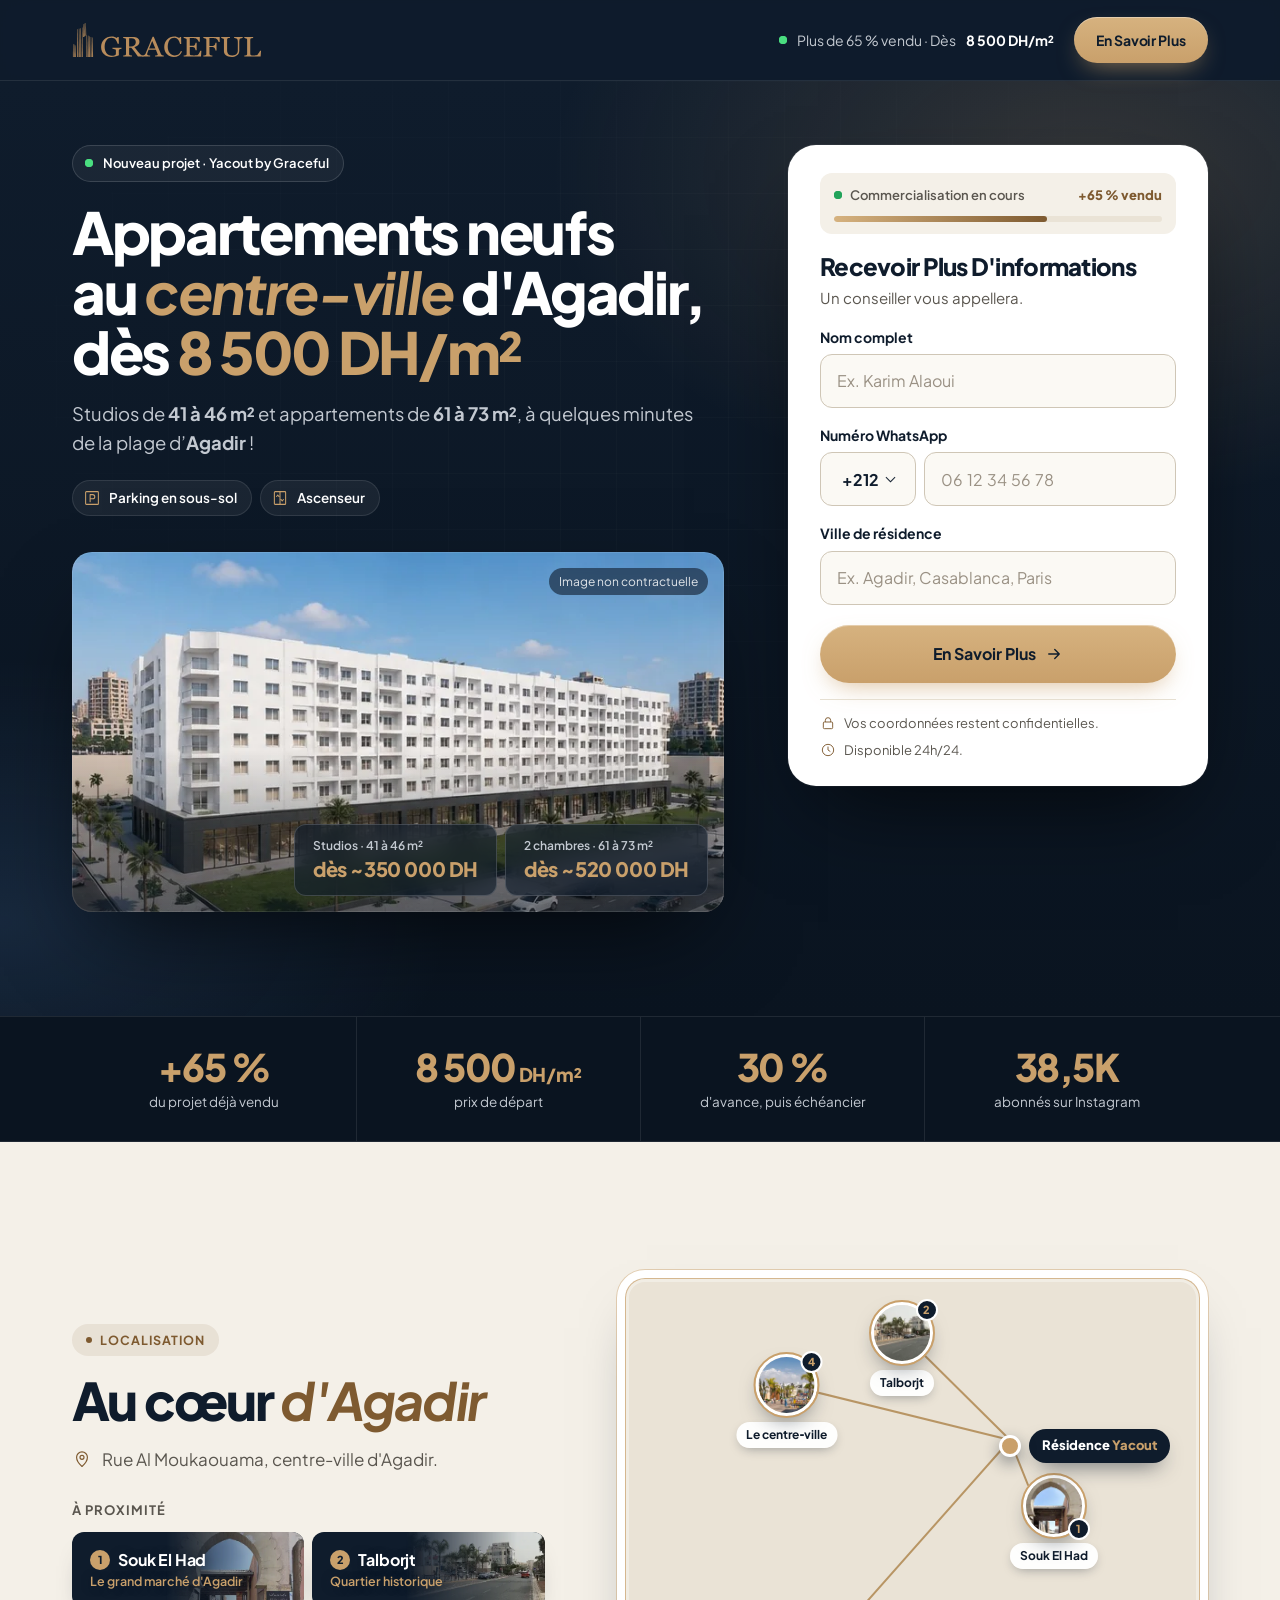
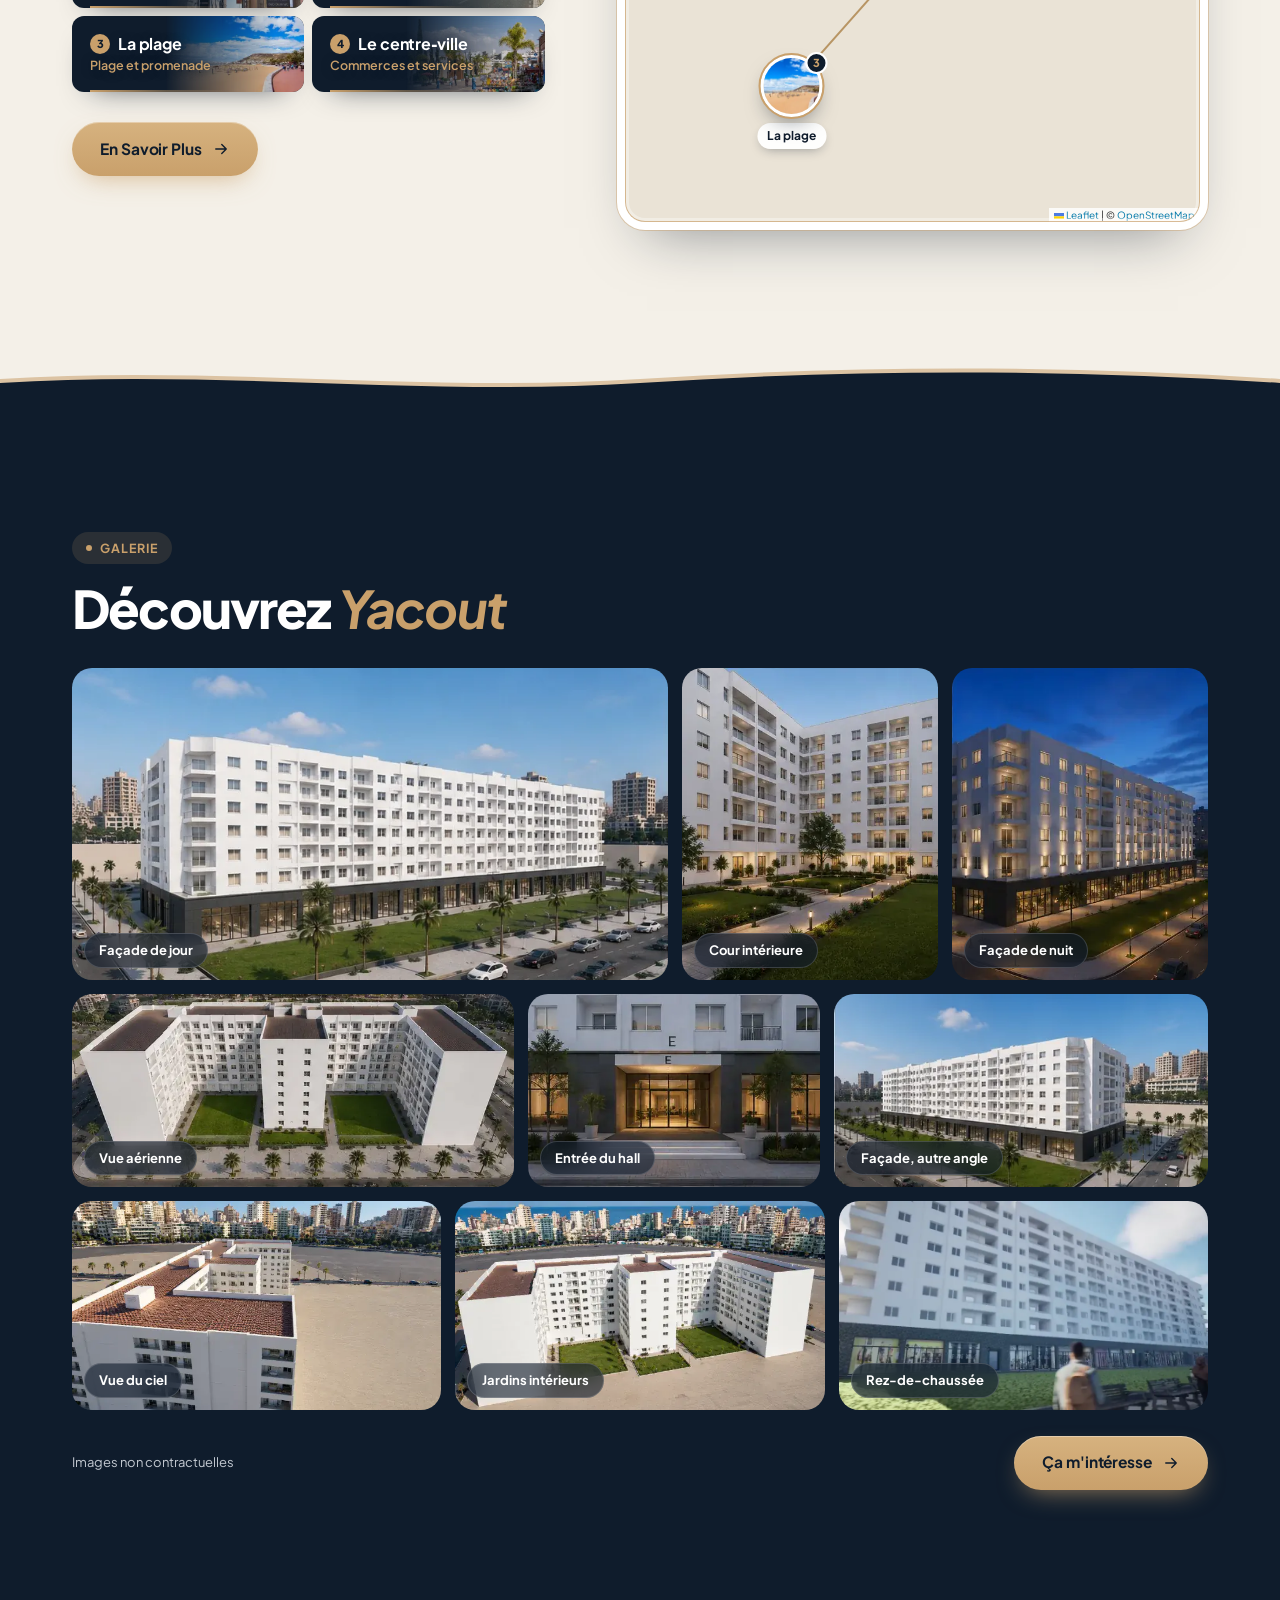
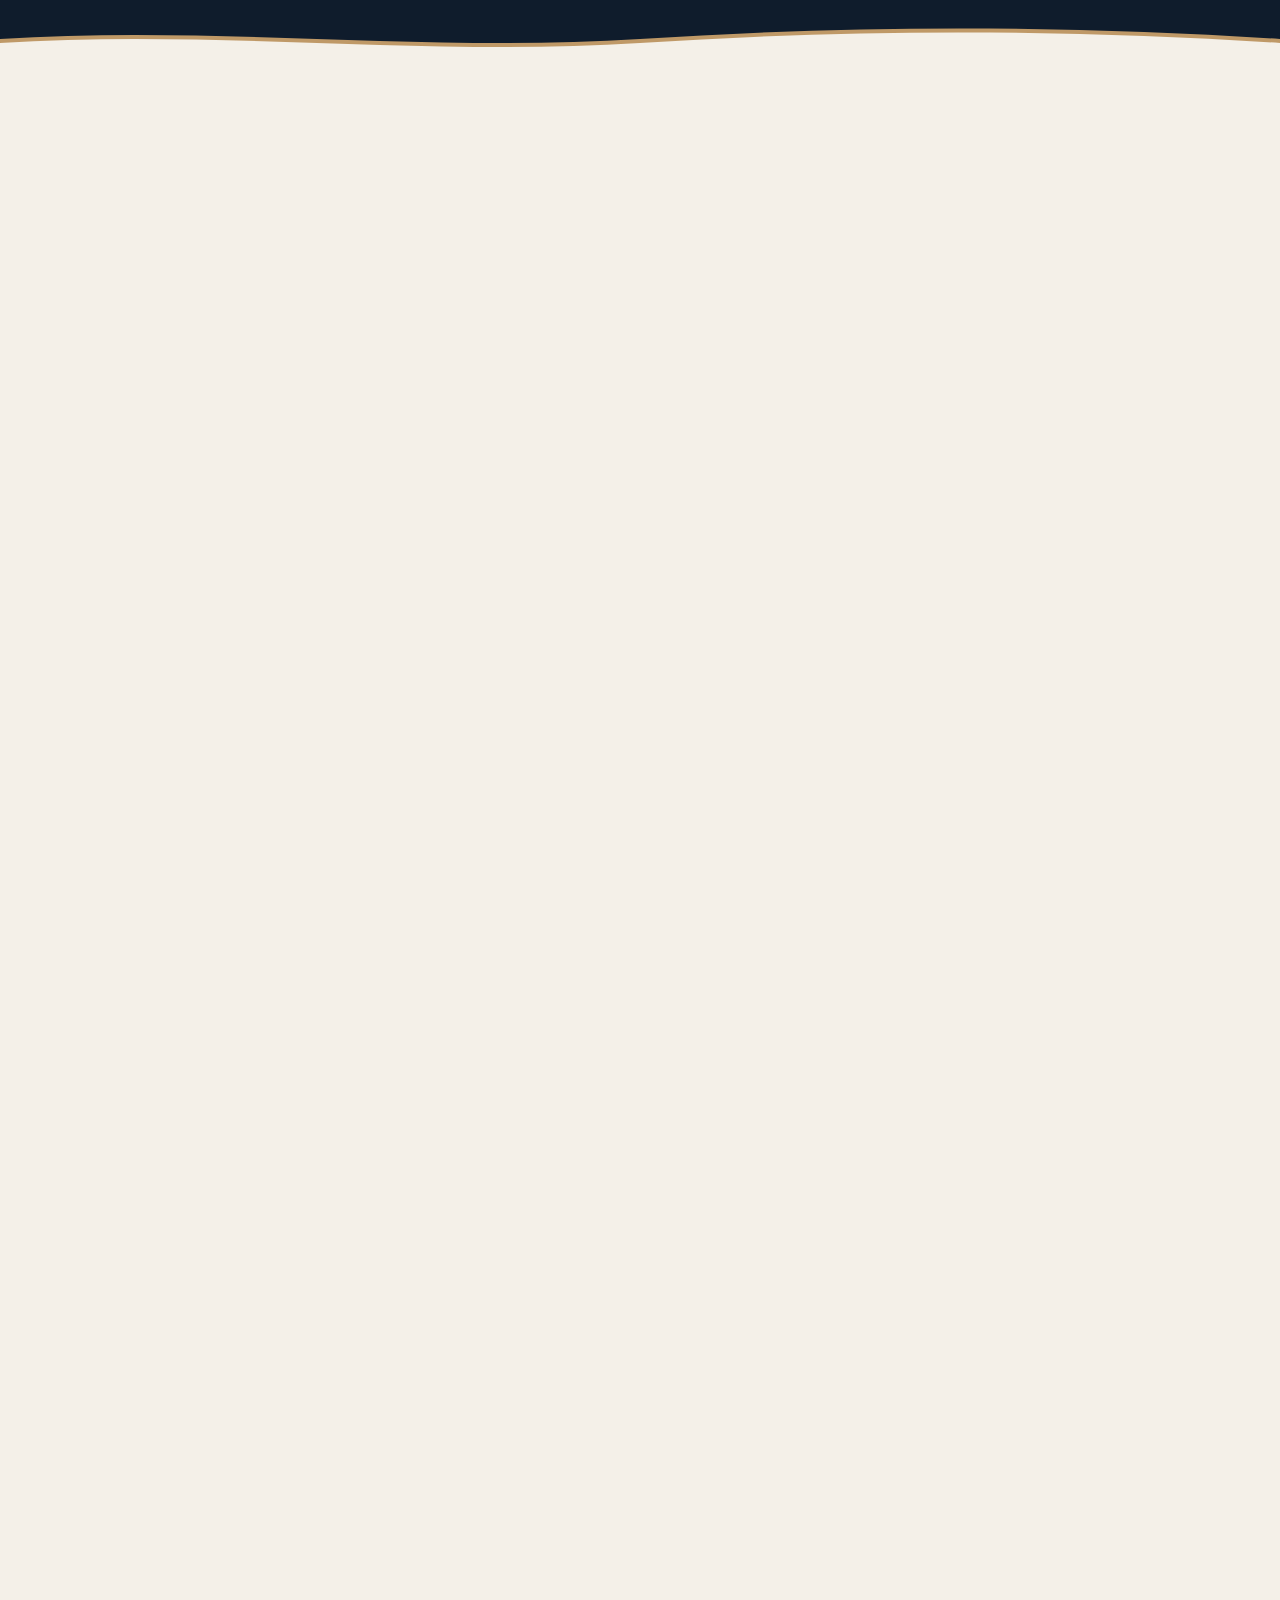
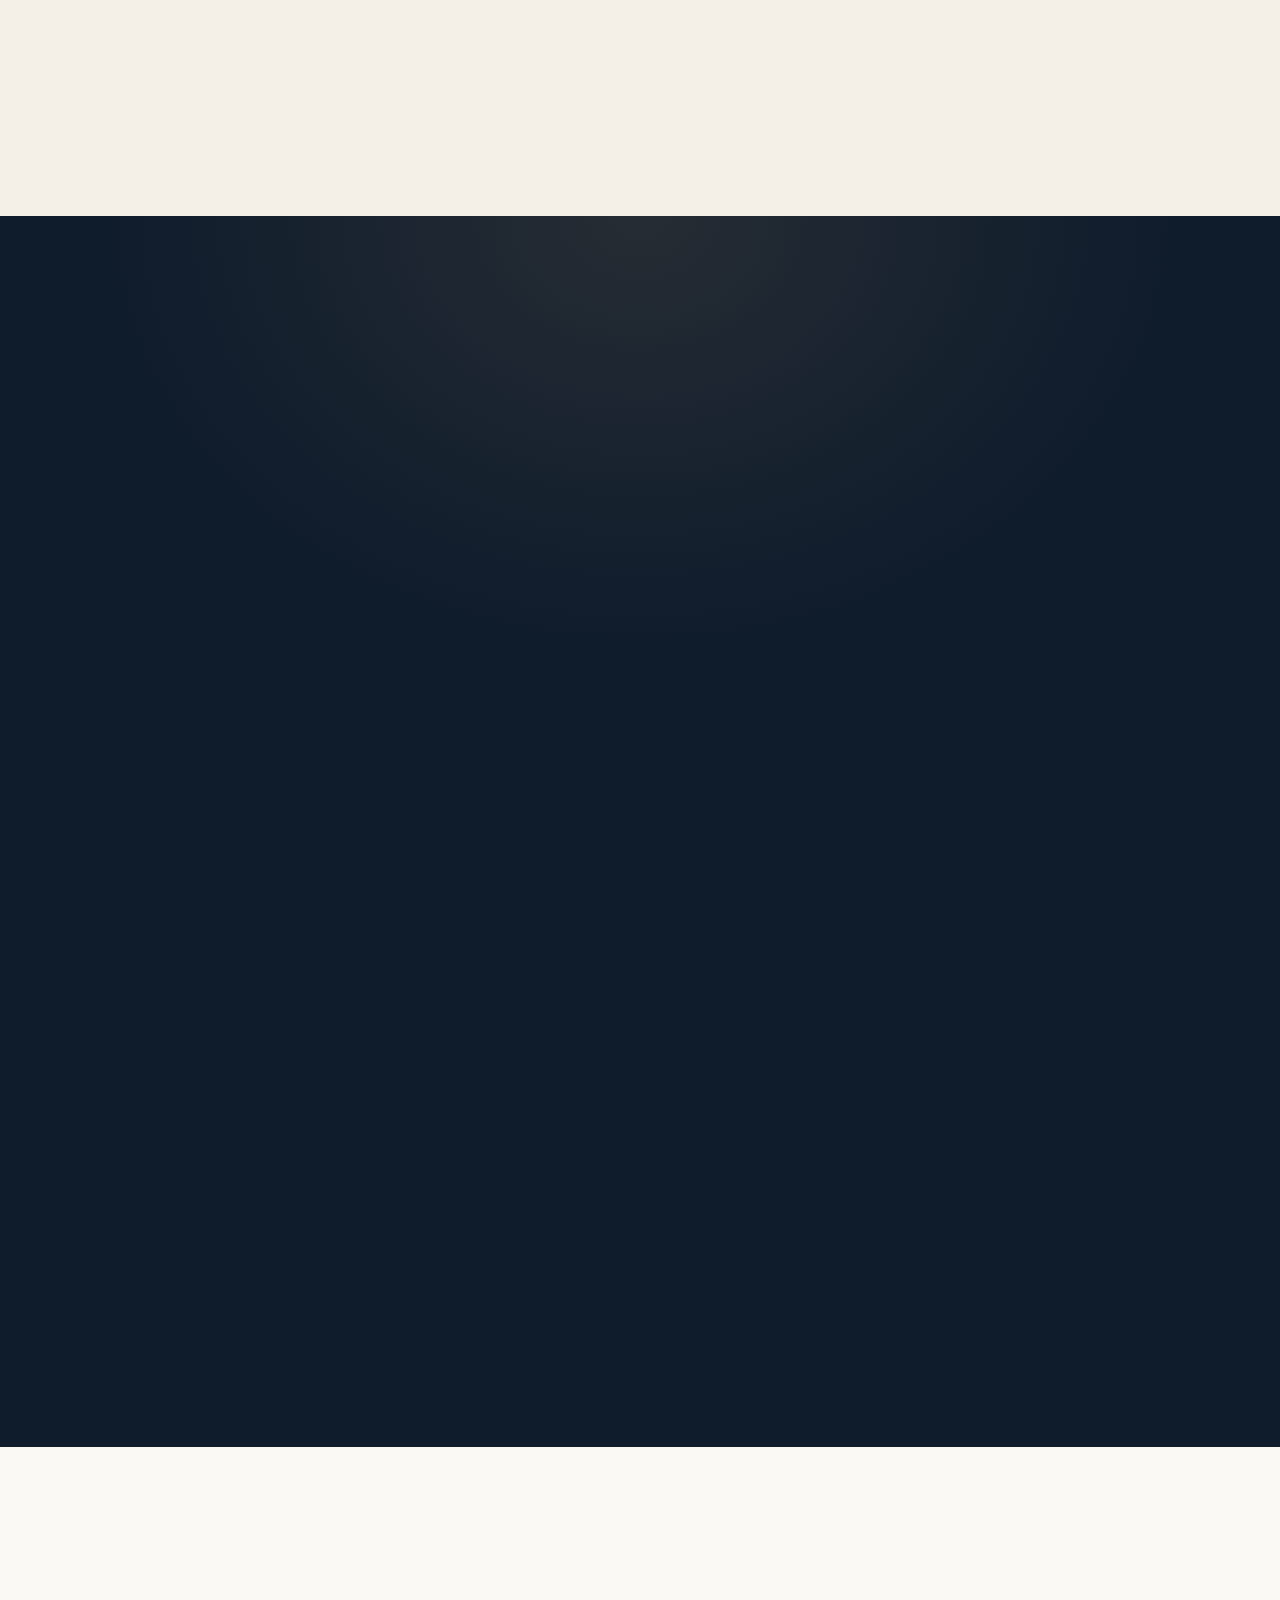
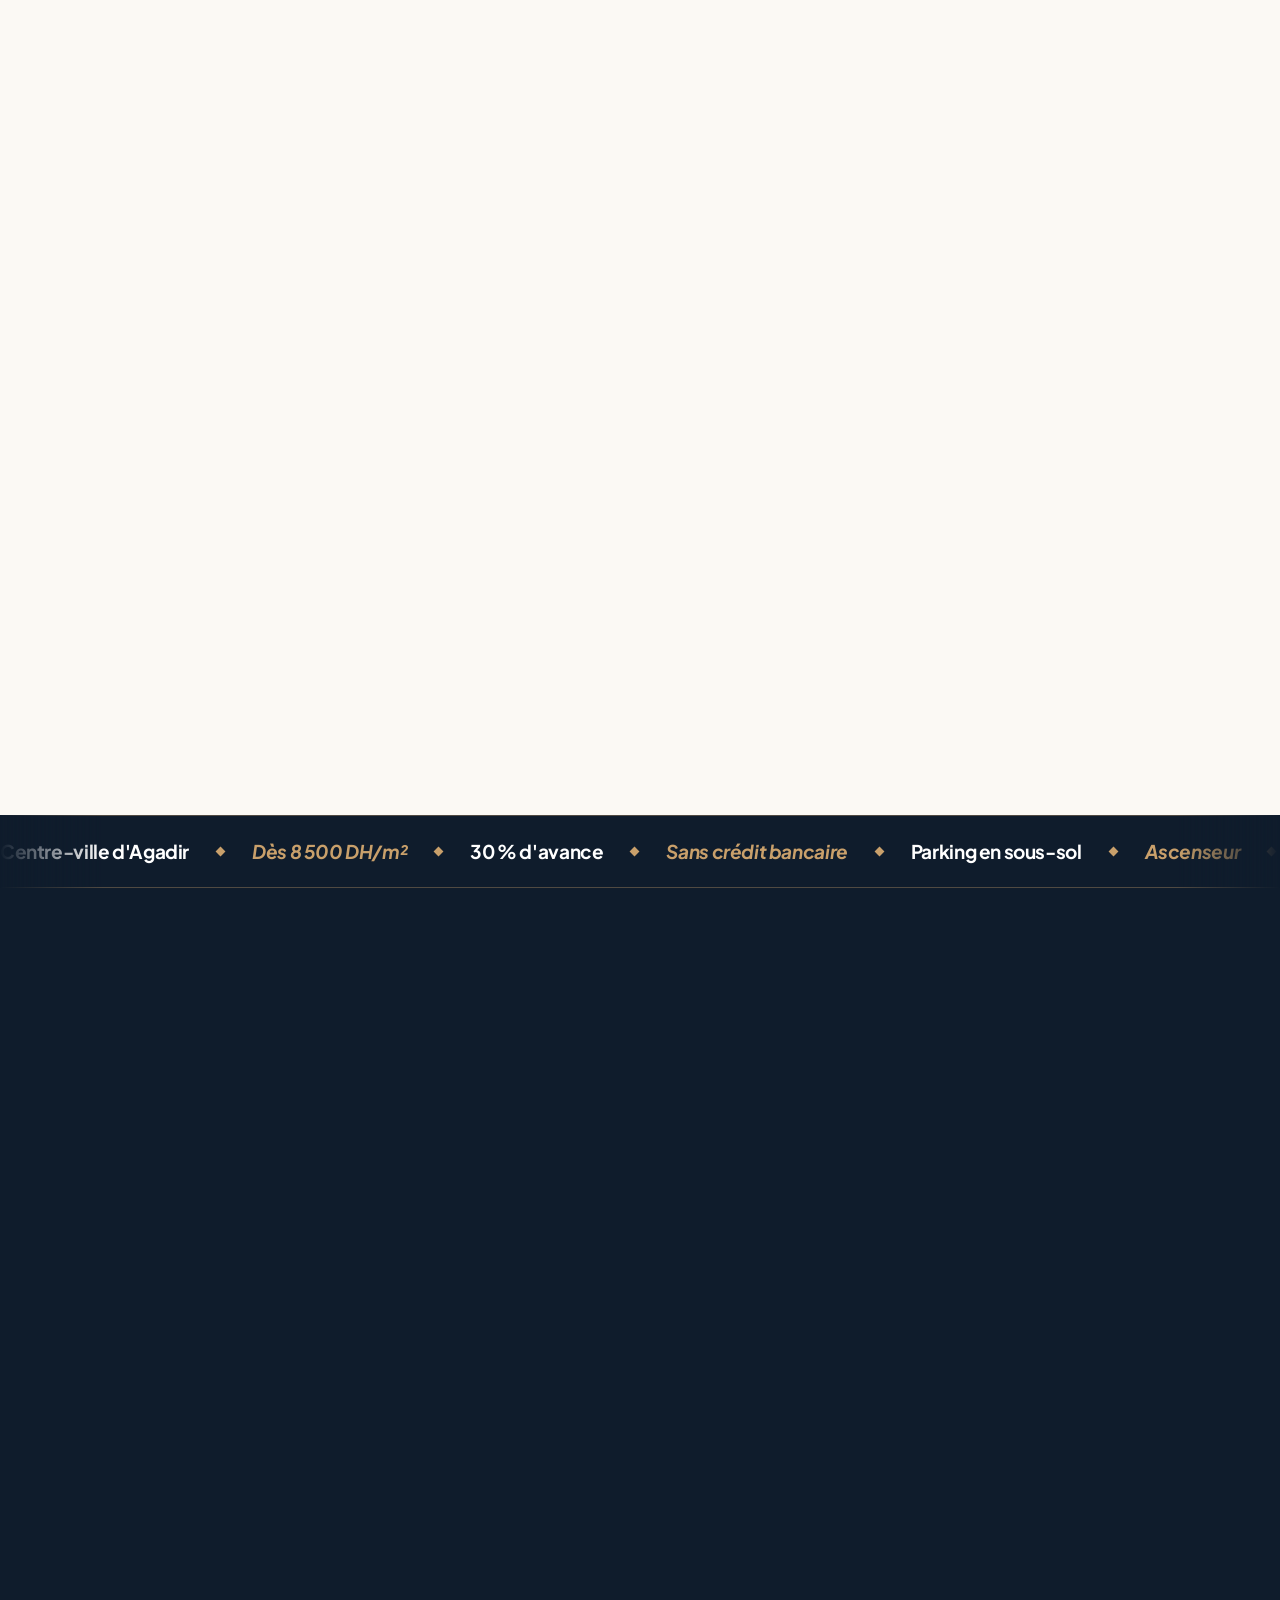
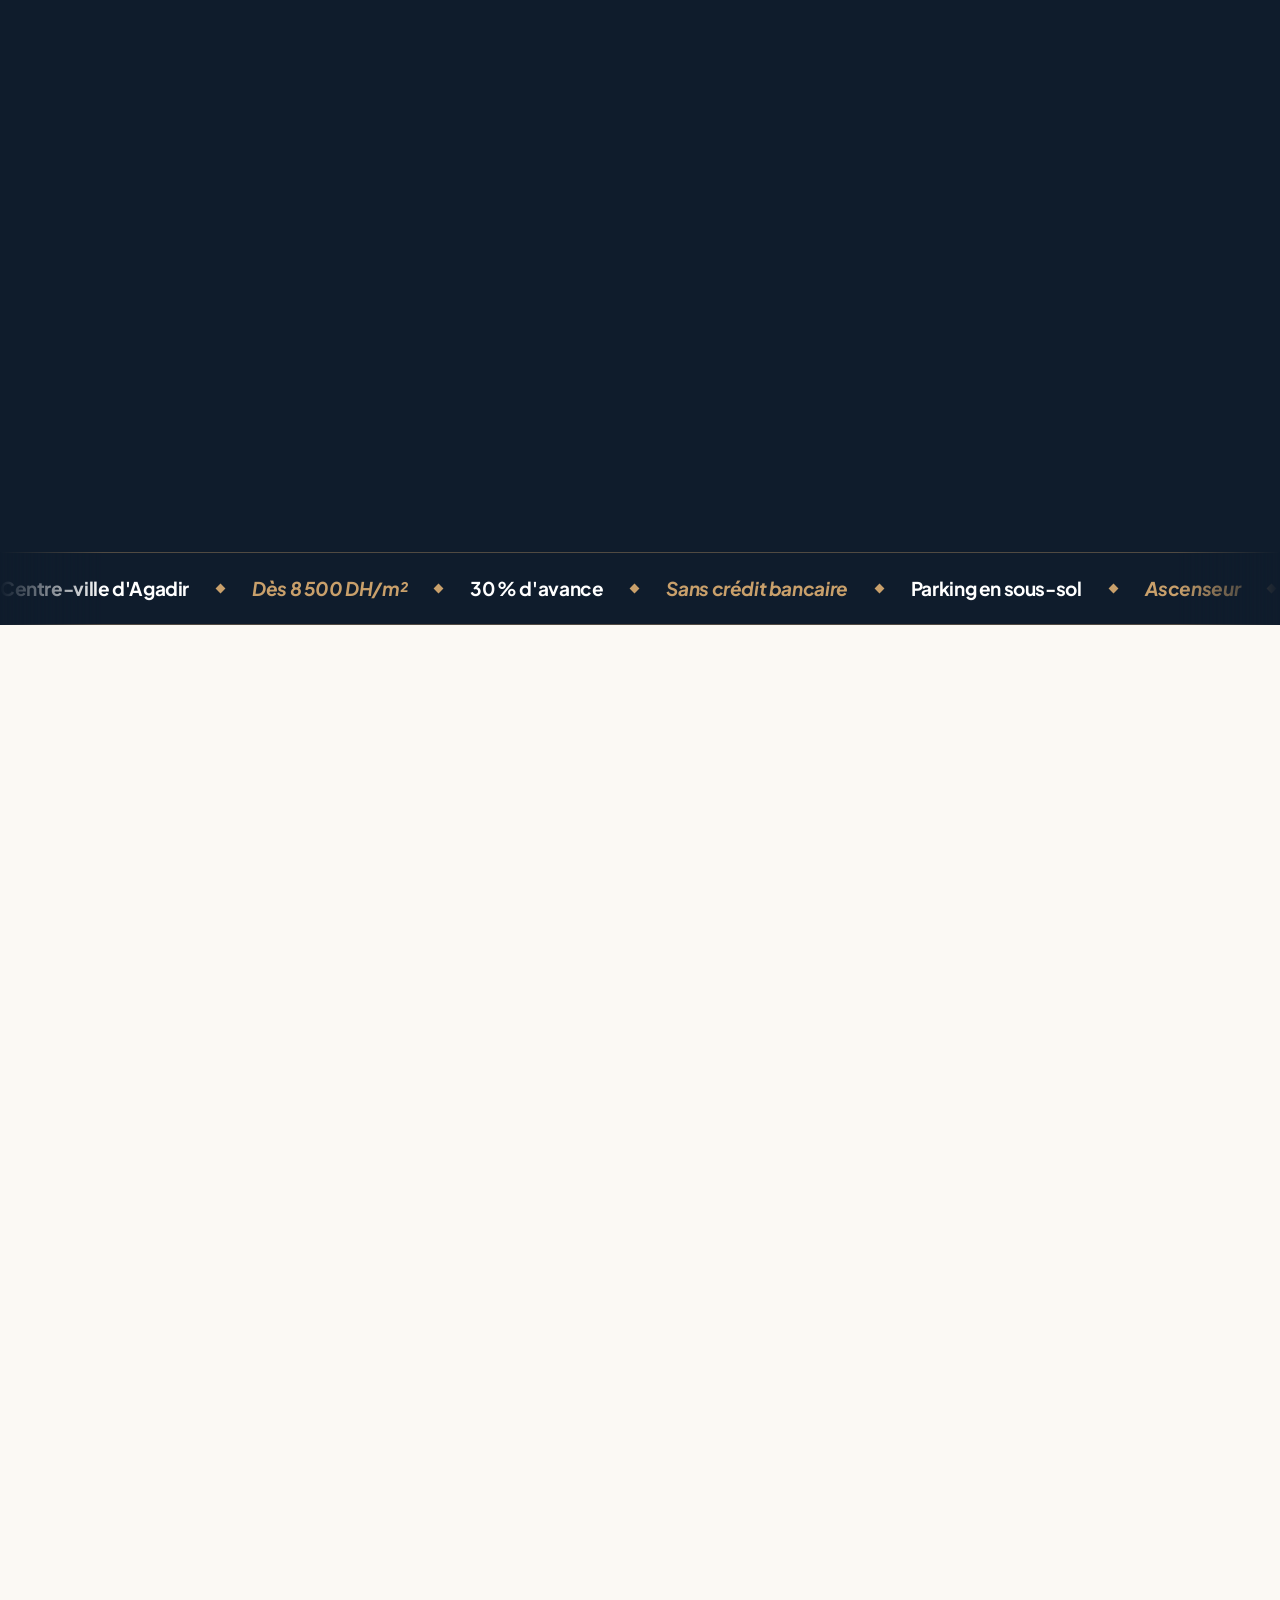
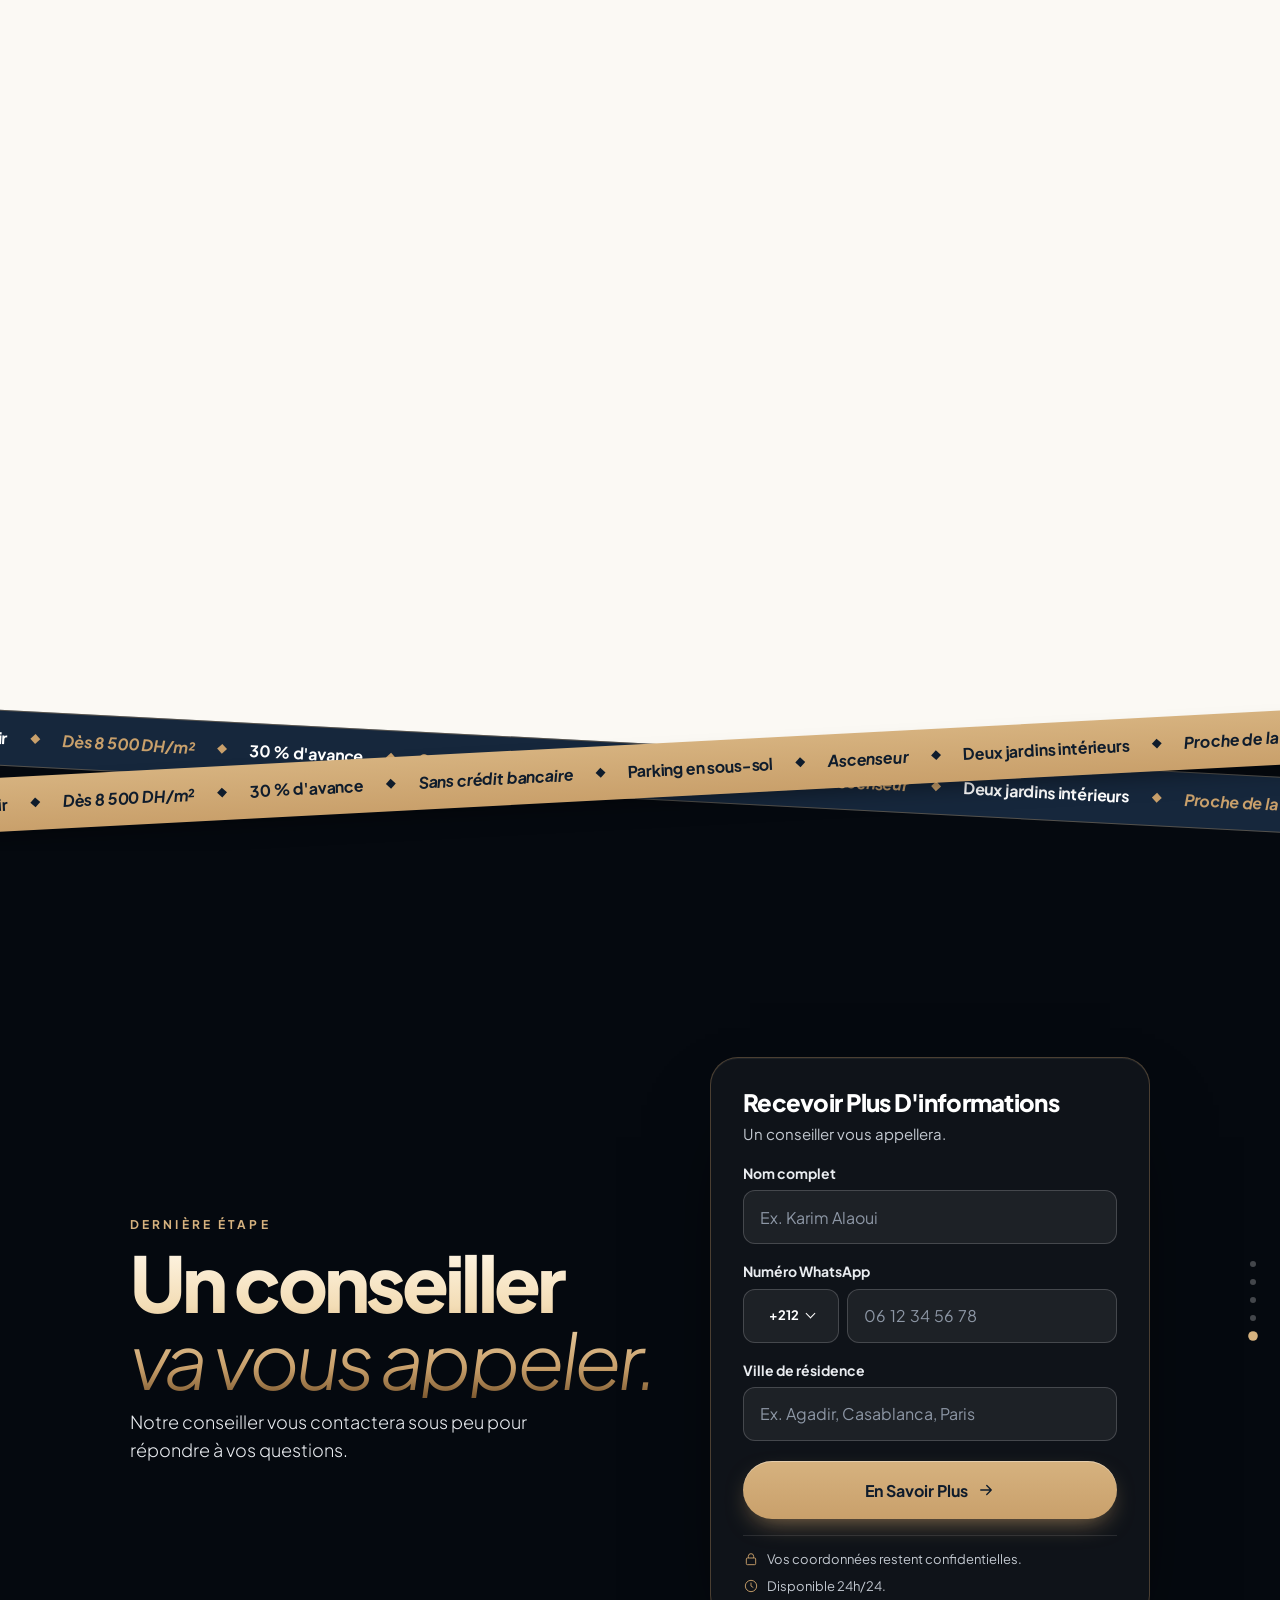
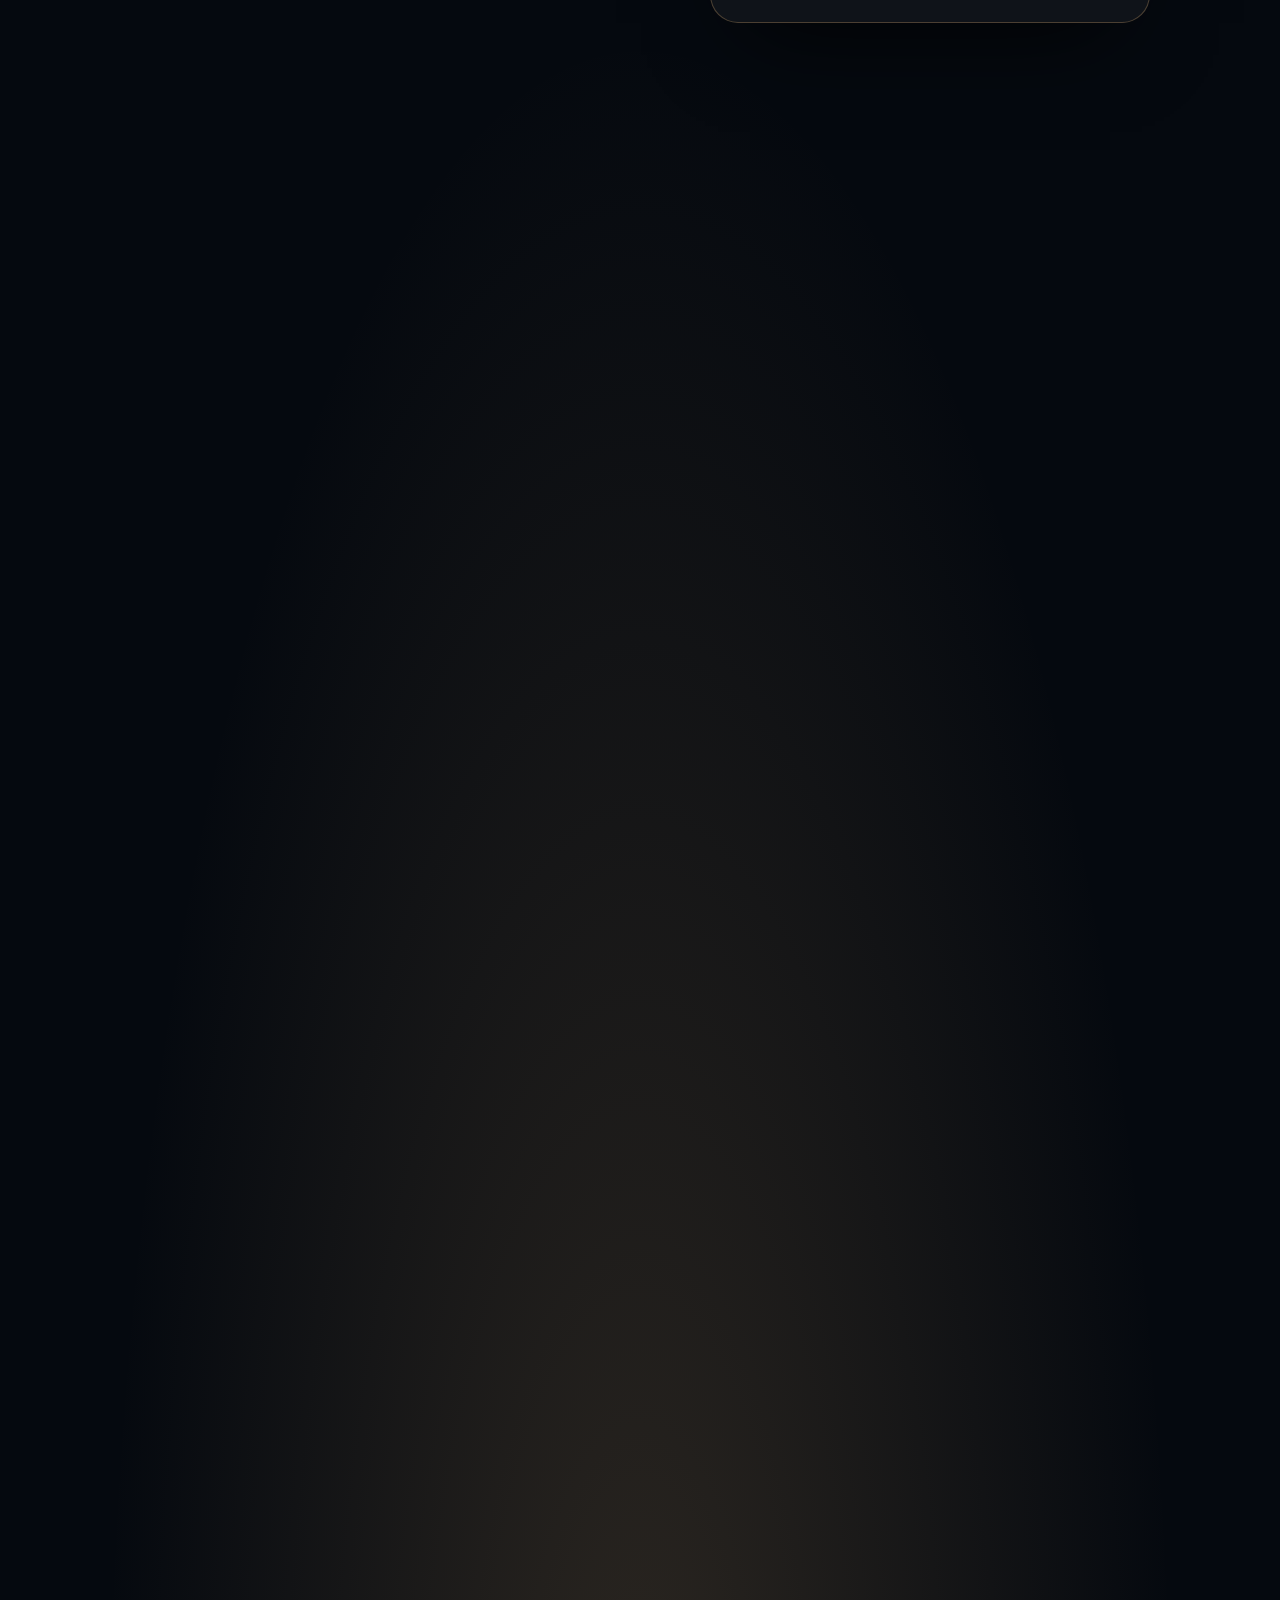
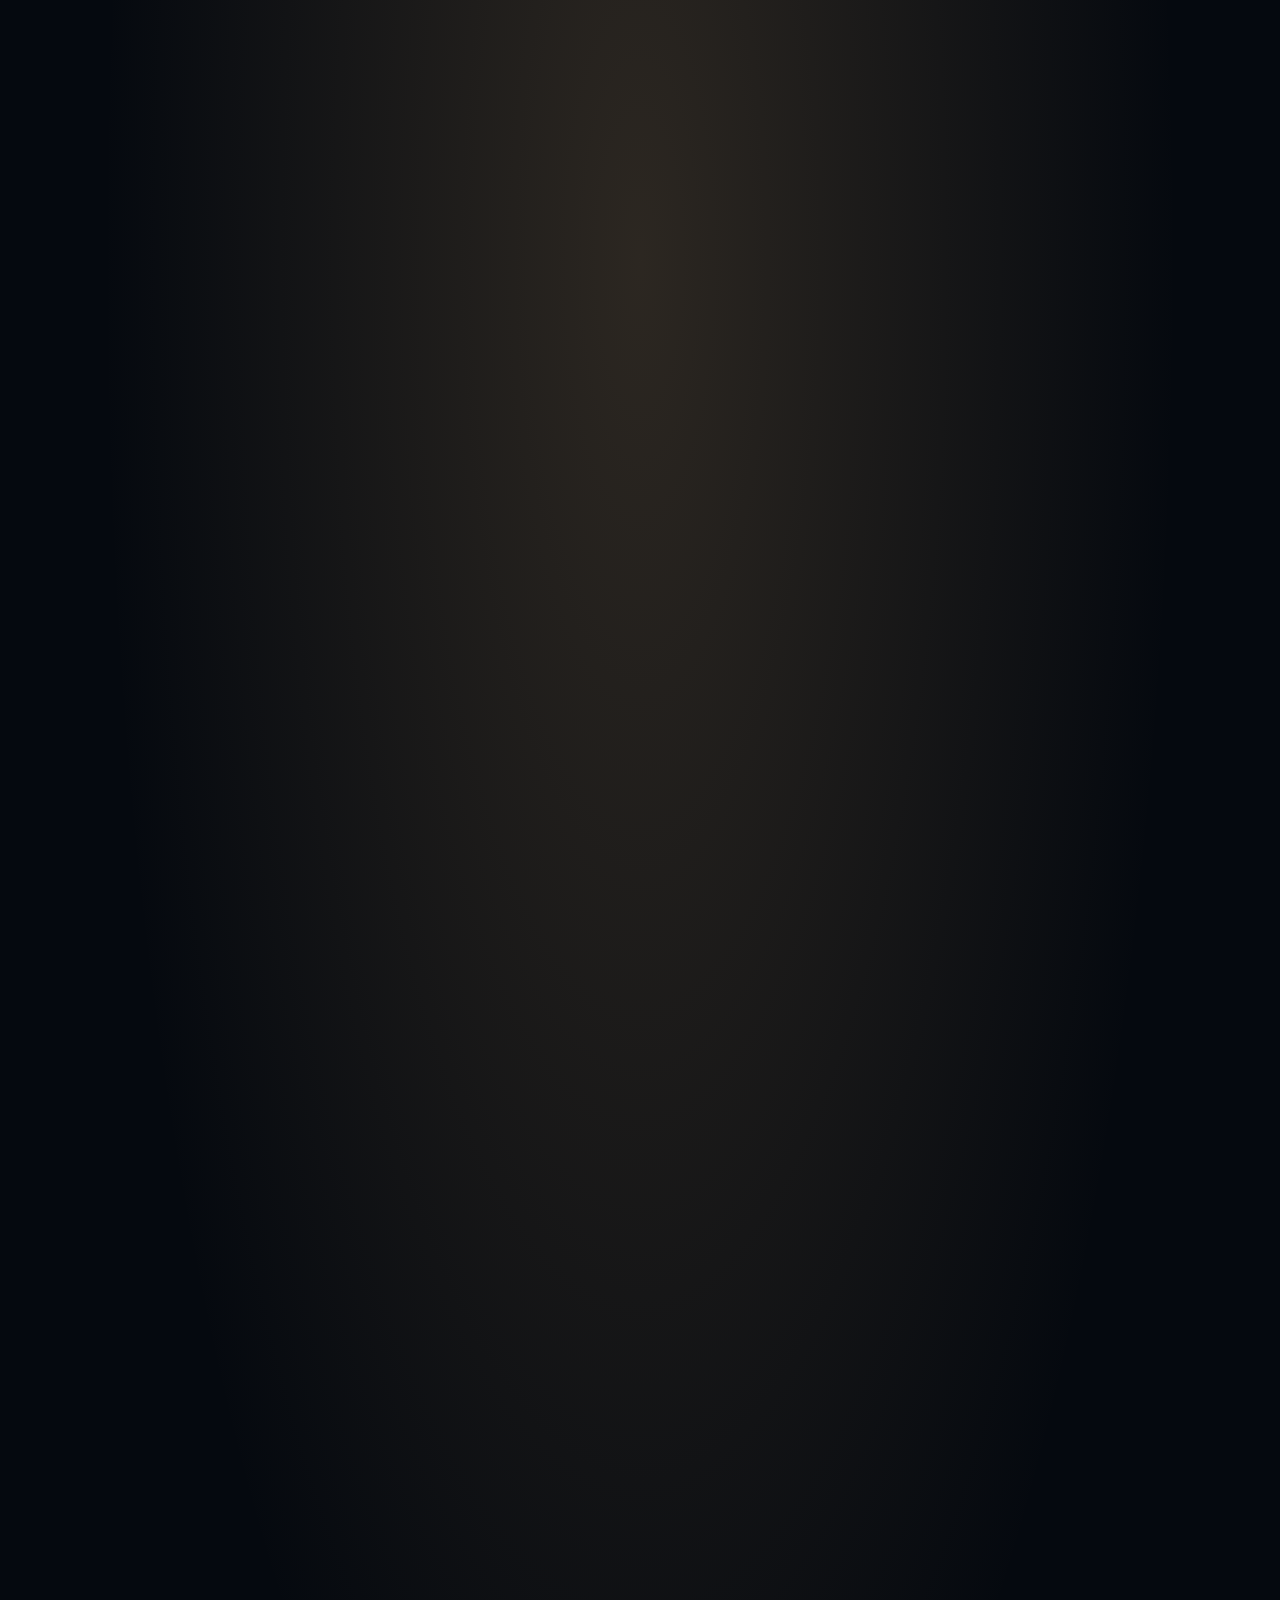
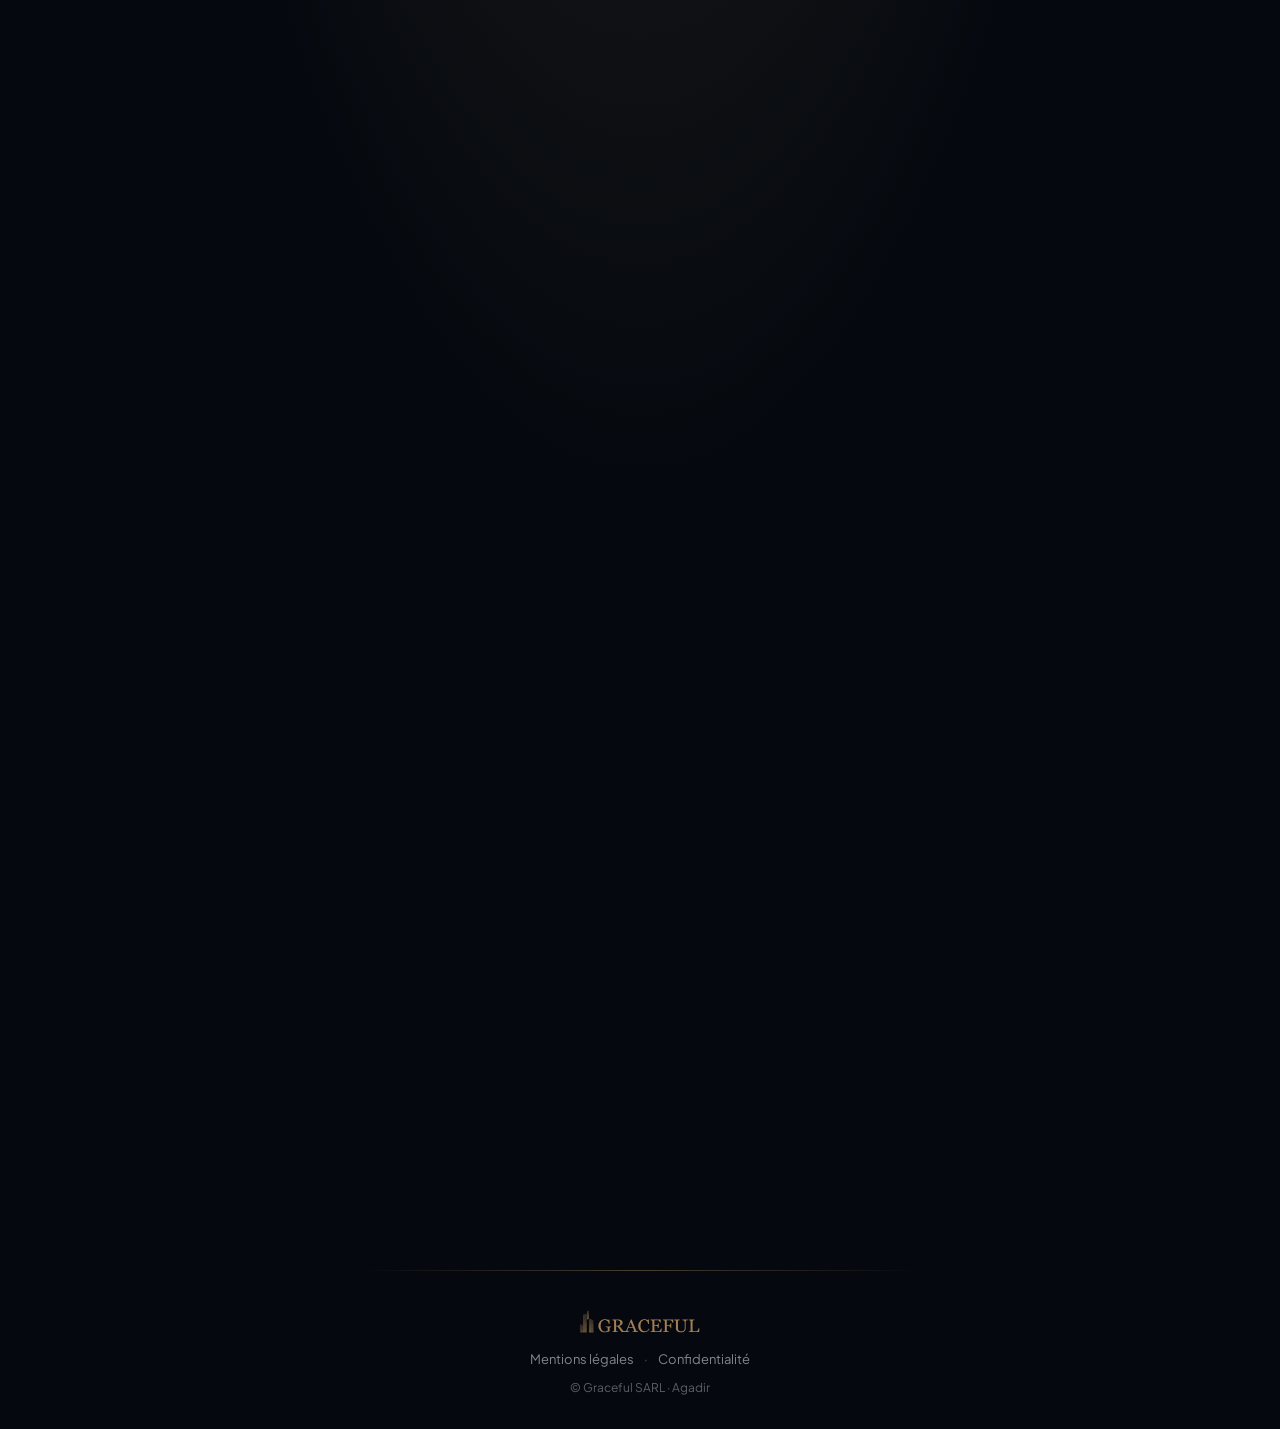
==== commit 0e379566: "Add video (VSL) versions, required step 2, faster pages - New /video/ and /ar/video/: sales video, l" ====
--- a/index.html
+++ b/index.html
@@ -28,8 +28,11 @@
   <link rel="apple-touch-icon" href="assets/img/apple-touch-icon.png">
 
   <link rel="preload" href="assets/fonts/plus-jakarta-sans-var.woff2" as="font" type="font/woff2" crossorigin>
+  <link rel="preload" href="assets/fonts/plus-jakarta-sans-var-italic.woff2" as="font" type="font/woff2" crossorigin>
   <link rel="preload" as="image" href="assets/img/yacout-facade-jour.webp" imagesrcset="assets/img/yacout-facade-jour-480.webp 480w, assets/img/yacout-facade-jour.webp 760w" imagesizes="(min-width: 1024px) 680px, 100vw" fetchpriority="high">
-  <link rel="stylesheet" href="assets/css/style.css">
+  <link rel="stylesheet" href="assets/css/core.css">
+  <link rel="preload" as="style" href="assets/css/style.css" onload="this.onload=null;this.rel='stylesheet'">
+  <noscript><link rel="stylesheet" href="assets/css/style.css"></noscript>
   <script>document.documentElement.classList.add('js');</script>
 
   <script src="assets/js/config.js" defer></script>
@@ -92,7 +95,7 @@
                  sizes="(min-width: 1024px) 680px, 100vw"
                  width="760" height="397" fetchpriority="high"
                  alt="Rendu 3D de la résidence Yacout : immeuble blanc de sept étages avec rez-de-chaussée vitré, jardin et palmiers, au centre-ville d'Agadir">
-            <video class="hero-video" data-hero-video data-src="assets/vid/yacout-interieur.mp4" muted playsinline loop preload="none" aria-hidden="true" tabindex="-1"></video>
+            <video class="hero-video" data-hero-video data-src="assets/vid/yacout-interieur-hero.mp4" muted playsinline loop preload="none" aria-hidden="true" tabindex="-1"></video>
             <span class="img-note">Image non contractuelle</span>
           </div>
           <figcaption class="hero-prices">
@@ -148,7 +151,7 @@
             <div class="form-step" data-step="2" hidden>
               <div class="form-progress">
                 <p class="form-ok"><svg class="icon" aria-hidden="true"><use href="#i-check"/></svg>Demande envoyée</p>
-                <p class="form-progress-label">Dernière étape, facultative</p>
+                <p class="form-progress-label">Dernière étape</p>
               </div>
               <h2 class="form-title" tabindex="-1" data-step2-title>3 questions pour mieux vous conseiller</h2>
 
@@ -171,7 +174,6 @@
 
               <button class="btn btn-gold btn-block btn-arrow" type="button" data-finish><span data-label>Terminer</span><svg class="icon" aria-hidden="true"><use href="#i-arrow"/></svg></button>
               <p class="form-status" role="alert" data-status2></p>
-              <button class="link-skip" type="button" data-skip>Passer cette étape</button>
             </div>
           </form>
         </div>
@@ -290,7 +292,7 @@
           </div>
           </div>
           <div class="why-stage" aria-hidden="true">
-            <img src="assets/img/agadir-centre-ville.jpg" width="1920" height="1285" loading="lazy" decoding="async" alt="" data-why="0" class="is-on">
+            <img src="assets/img/agadir-centre-ville.webp" srcset="assets/img/agadir-centre-ville-800.webp 800w, assets/img/agadir-centre-ville.webp 1200w" sizes="(min-width: 1024px) 50vw, 100vw" width="1200" height="803" loading="lazy" decoding="async" alt="" data-why="0" class="is-on">
             <img src="assets/img/interieur-studio.webp" srcset="assets/img/interieur-studio-800.webp 800w, assets/img/interieur-studio.webp 1586w" sizes="(min-width: 1024px) 50vw, 100vw" width="1586" height="992" loading="lazy" decoding="async" alt="" data-why="1">
             <img src="assets/img/ambiance-balcon.webp" srcset="assets/img/ambiance-balcon-800.webp 800w, assets/img/ambiance-balcon.webp 1672w" sizes="(min-width: 1024px) 50vw, 100vw" width="1672" height="941" loading="lazy" decoding="async" alt="" data-why="2">
             <img src="assets/img/parking-sous-sol.webp" srcset="assets/img/parking-sous-sol-800.webp 800w, assets/img/parking-sous-sol.webp 1586w" sizes="(min-width: 1024px) 50vw, 100vw" width="1586" height="992" loading="lazy" decoding="async" alt="" data-why="3">
@@ -622,7 +624,11 @@
     </div>
     <div class="lb-stage" data-lb-stage>
       <img data-lb-img alt="">
-      <video data-lb-video controls playsinline preload="none" poster="assets/img/yacout-interieur-poster.webp" hidden></video>
+      <div class="lb-video" data-lb-video-box hidden>
+        <video data-lb-video width="720" height="408" tabindex="0" playsinline disablepictureinpicture disableremoteplayback preload="none" poster="assets/img/yacout-interieur-poster.webp"></video>
+        <button class="lb-play" type="button" data-lb-play aria-label="Lire la vidéo" hidden><svg class="icon" aria-hidden="true"><use href="#i-play"/></svg></button>
+        <div class="lb-bar" aria-hidden="true"><span data-lb-bar></span></div>
+      </div>
     </div>
     <div class="lb-bottom">
       <div class="lb-arrows" data-lb-arrows>
--- a/assets/css/core.css
+++ b/assets/css/core.css
@@ -0,0 +1,508 @@
+/* ==========================================================================
+   Yacout by Graceful : styles du premier écran et des versions vidéo
+   (base, en-tête, hero, formulaire, galerie, visionneuse, pied de page court).
+   Palette : Bleu nuit Atlantique · Police : Plus Jakarta Sans · Style : moderne premium
+   Mobile d'abord : les règles de base visent le téléphone, les blocs
+   min-width 768px (tablette) et 1024px (ordinateur) les enrichissent.
+   Le reste est dans style.css, chargé sans bloquer le premier affichage.
+   ========================================================================== */
+
+@font-face {
+  font-family: "Plus Jakarta Sans";
+  src: url("../fonts/plus-jakarta-sans-var.woff2") format("woff2");
+  font-weight: 200 800; font-style: normal; font-display: swap;
+}
+@font-face {
+  font-family: "Plus Jakarta Sans";
+  src: url("../fonts/plus-jakarta-sans-var-italic.woff2") format("woff2");
+  font-weight: 200 800; font-style: italic; font-display: swap;
+}
+
+:root {
+  --navy: #0F1C2C;          /* fond principal */
+  --navy-2: #16273C;        /* surfaces sombres (cartes) */
+  --navy-3: #0A1420;        /* pied de page, fond le plus profond */
+  --navy-line: rgba(255, 255, 255, .09);
+  --sand: #F4F0E8;          /* sections claires */
+  --sand-2: #EAE3D6;
+  --paper: #FBF9F4;         /* sections très claires */
+  --gold: #C9A06B;          /* boutons et accents sur fond sombre (7,1:1 sur le bleu nuit) */
+  --gold-hover: #D7B27F;
+  --gold-ink: #7E5A30;      /* or lisible sur fond clair (5,4:1 sur le sable) */
+  --gold-soft: rgba(201, 160, 107, .14);
+  --gold-line: rgba(201, 160, 107, .35);
+  --white: #FFFFFF;
+  --mist: #C3C9D1;          /* texte secondaire sur fond sombre */
+  --ink: #0F1C2C;           /* texte sur fond clair */
+  --muted: #5A564F;         /* texte secondaire sur fond clair */
+  --line-light: #E6DFD1;
+  --field-border: #CFC6B6;
+  --error: #A1261B;
+  --success: #2F6B3A;
+  --live: #4ADE80;
+
+  --font: "Plus Jakarta Sans", system-ui, -apple-system, "Segoe UI", Roboto, Arial, sans-serif;
+  --ease: cubic-bezier(.2, .7, .2, 1);
+
+  --gutter: 16px;
+  --r-sm: 12px;
+  --r: 20px;
+  --r-lg: 28px;
+  --shadow-card: 0 1px 2px rgba(15, 28, 44, .04), 0 18px 40px -22px rgba(15, 28, 44, .28);
+  --shadow-pop: 0 40px 90px -30px rgba(0, 0, 0, .7);
+  --section-y: 56px;
+  --header-h: 64px;
+}
+
+/* ---------- Base ---------- */
+*, *::before, *::after { box-sizing: border-box; }
+html { -webkit-text-size-adjust: 100%; scroll-behavior: smooth; interpolate-size: allow-keywords; }
+body {
+  margin: 0; background: var(--navy); color: var(--white);
+  font-family: var(--font); font-size: 16px; line-height: 1.6;
+  -webkit-font-smoothing: antialiased; overflow-x: hidden;
+}
+img { display: block; max-width: 100%; height: auto; }
+h1, h2, h3 { margin: 0; font-weight: 800; line-height: 1.08; letter-spacing: -0.035em; text-wrap: balance; }
+h1 em, h2 em, h3 em { font-style: italic; font-weight: 700; }
+p { margin: 0; }
+a { color: inherit; }
+ul, ol { margin: 0; padding: 0; list-style: none; }
+figure { margin: 0; }
+button, input, select { font: inherit; color: inherit; }
+:focus-visible { outline: 2px solid var(--gold); outline-offset: 3px; }
+.visually-hidden { position: absolute !important; width: 1px; height: 1px; overflow: hidden; clip: rect(0 0 0 0); white-space: nowrap; }
+.gold { color: var(--gold); }
+.icon { width: 20px; height: 20px; flex: none; }
+.container { width: 100%; max-width: 1200px; margin: 0 auto; padding: 0 max(var(--gutter), env(safe-area-inset-right)) 0 max(var(--gutter), env(safe-area-inset-left)); }
+
+/* Point « en direct » */
+.live-dot { position: relative; display: inline-block; width: 8px; height: 8px; flex: none; border-radius: 50%; background: var(--live); }
+.live-dot::after { content: ""; position: absolute; inset: 0; border-radius: 50%; background: var(--live); animation: ping 2s var(--ease) infinite; }
+
+/* ---------- Boutons ---------- */
+.btn {
+  display: inline-flex; align-items: center; justify-content: center; gap: 10px;
+  min-height: 54px; padding: 14px 28px;
+  border: 0; border-radius: 999px;
+  font-family: var(--font); font-size: 15.5px; font-weight: 700; line-height: 1.2; letter-spacing: -.005em;
+  text-align: center; text-decoration: none; cursor: pointer;
+  transition: background-color .25s var(--ease), transform .25s var(--ease), box-shadow .25s var(--ease), border-color .25s;
+}
+.btn-gold {
+  background: linear-gradient(180deg, #D6B27F 0%, var(--gold) 100%); color: var(--navy);
+  box-shadow: inset 0 1px 0 rgba(255, 255, 255, .35), 0 10px 26px -10px rgba(201, 160, 107, .75);
+}
+/* survols réservés aux souris : sur écran tactile, l'effet resterait collé après l'appui */
+@media (hover: hover) {
+  .btn-gold:hover { background: var(--gold-hover); transform: translateY(-1px); box-shadow: inset 0 1px 0 rgba(255, 255, 255, .35), 0 16px 34px -12px rgba(201, 160, 107, .9); }
+  .btn-arrow:hover .icon { transform: translateX(4px); }
+}
+.btn-gold:active { transform: translateY(1px); }
+.btn-arrow .icon { width: 18px; height: 18px; transition: transform .25s var(--ease); }
+.btn-sm { min-height: 44px; padding: 10px 18px; font-size: 14px; }
+.btn-block { display: flex; width: 100%; }
+.btn[disabled] { opacity: .75; cursor: progress; transform: none; }
+.round-btn {
+  display: inline-grid; place-items: center; width: 48px; height: 48px; flex: none;
+  border: 1px solid rgba(255, 255, 255, .18); border-radius: 50%; background: rgba(255, 255, 255, .06); color: var(--white); cursor: pointer;
+  transition: background-color .2s, color .2s, border-color .2s;
+}
+@media (hover: hover) { .round-btn:hover { background: var(--gold); border-color: var(--gold); color: var(--navy); } }
+.round-btn:active { background: rgba(255, 255, 255, .16); }
+
+/* ---------- Sections et titres ---------- */
+.section { position: relative; padding: var(--section-y) 0; }
+.section-ivory { background: var(--sand); color: var(--ink); }
+.section-dark { background: var(--navy); color: var(--white); }
+.eyebrow {
+  display: inline-flex; align-items: center; gap: 8px; margin-bottom: 12px; padding: 5px 12px;
+  border-radius: 999px; background: var(--gold-soft);
+  font-size: 12px; font-weight: 700; letter-spacing: .08em; text-transform: uppercase; color: var(--gold);
+}
+.eyebrow::before { content: ""; width: 6px; height: 6px; border-radius: 50%; background: currentColor; }
+.section-ivory .eyebrow { color: var(--gold-ink); background: rgba(126, 90, 48, .1); }
+.section-title { font-size: 30px; }
+.section-ivory .section-title em { color: var(--gold-ink); }
+.section-dark .section-title em { color: var(--gold); }
+.img-note {
+  position: absolute; right: 12px; top: 12px; padding: 4px 10px; border-radius: 999px;
+  background: rgba(15, 28, 44, .6); color: rgba(255, 255, 255, .85); font-size: 12px;
+  -webkit-backdrop-filter: blur(8px); backdrop-filter: blur(8px);
+}
+
+/* ---------- En-tête ---------- */
+.site-header {
+  position: sticky; top: 0; z-index: 40;
+  background: rgba(15, 28, 44, .78); border-bottom: 1px solid var(--navy-line);
+  -webkit-backdrop-filter: saturate(1.4) blur(14px); backdrop-filter: saturate(1.4) blur(14px);
+}
+.header-inner { display: flex; align-items: center; justify-content: space-between; gap: 16px; min-height: var(--header-h); }
+.header-logo { width: 140px; height: auto; }
+.header-actions { display: flex; align-items: center; gap: 20px; }
+.header-price { display: none; align-items: center; gap: 10px; font-size: 14px; color: var(--mist); }
+.header-price strong { color: var(--white); font-weight: 700; }
+
+/* ---------- Hero ---------- */
+.hero { position: relative; overflow: clip; padding: 20px 0 40px; isolation: isolate; }
+.hero-bg {
+  position: absolute; inset: 0; z-index: -1; pointer-events: none;
+  background:
+    radial-gradient(60% 50% at 85% 10%, rgba(201, 160, 107, .20), transparent 70%),
+    radial-gradient(50% 40% at 0% 90%, rgba(70, 110, 160, .22), transparent 70%),
+    linear-gradient(180deg, var(--navy) 0%, var(--navy-3) 100%);
+}
+.hero-bg::after {
+  content: ""; position: absolute; inset: 0; opacity: .5;
+  background-image: linear-gradient(rgba(255, 255, 255, .035) 1px, transparent 1px), linear-gradient(90deg, rgba(255, 255, 255, .035) 1px, transparent 1px);
+  background-size: 56px 56px;
+  -webkit-mask-image: radial-gradient(70% 60% at 50% 30%, #000 30%, transparent 80%); mask-image: radial-gradient(70% 60% at 50% 30%, #000 30%, transparent 80%);
+}
+.hero-grid { display: flex; flex-direction: column; }
+.hero-copy { position: relative; }
+.badge {
+  display: inline-flex; align-items: center; gap: 10px; margin-bottom: 14px; padding: 7px 14px 7px 12px;
+  border: 1px solid rgba(255, 255, 255, .14); border-radius: 999px; background: rgba(255, 255, 255, .05);
+  font-size: 12.5px; font-weight: 600; color: var(--white);
+}
+.hero h1 { font-size: 33px; line-height: 1.04; letter-spacing: -.04em; }
+.hero h1 em { color: var(--gold); white-space: nowrap; }
+.h1-price { display: block; white-space: nowrap; }
+.hero-sub { margin-top: 12px; max-width: 34em; font-size: 15.5px; line-height: 1.55; color: var(--mist); }
+
+.reassurance { display: flex; flex-wrap: wrap; gap: 6px; margin-top: 16px; }
+.reassurance li {
+  display: inline-flex; align-items: center; gap: 8px; padding: 6px 12px 6px 8px; white-space: nowrap;
+  border-radius: 999px; background: rgba(255, 255, 255, .06); border: 1px solid rgba(255, 255, 255, .1);
+  font-size: 13px; font-weight: 600; line-height: 1.3;
+}
+.reassurance .icon { width: 18px; height: 18px; color: var(--gold); }
+
+.hero-media { position: relative; margin-top: 20px; }
+.hero-frame { position: relative; overflow: hidden; border-radius: var(--r); box-shadow: var(--shadow-pop); }
+.hero-frame img { width: 100%; aspect-ratio: 760 / 430; object-fit: cover; }
+.hero-frame::after { content: ""; position: absolute; inset: 0; pointer-events: none; border-radius: inherit; box-shadow: inset 0 0 0 1px rgba(255, 255, 255, .1); background: linear-gradient(180deg, transparent 55%, rgba(10, 20, 32, .55)); }
+.hero-prices { display: grid; grid-template-columns: 1fr 1fr; gap: 8px; margin-top: 8px; }
+.hero-prices > span {
+  padding: 10px 12px; border-radius: var(--r-sm); background: var(--navy-2); border: 1px solid var(--navy-line);
+  font-size: 16.5px; font-weight: 800; letter-spacing: -.02em; line-height: 1.2; color: var(--gold); white-space: nowrap;
+}
+.hero-prices small { display: block; margin-bottom: 4px; font-size: 12px; font-weight: 600; letter-spacing: 0; color: var(--mist); }
+
+.hero-form { margin-top: 16px; scroll-margin-top: calc(var(--header-h) + 12px); }
+.hero-form:focus { outline: none; }
+
+/* ---------- Vidéo du hero ---------- */
+.hero-video { position: absolute; inset: 0; width: 100%; height: 100%; object-fit: cover; opacity: 0; transition: opacity 1.2s var(--ease); pointer-events: none; }
+.hero-video.is-playing { opacity: 1; }
+
+/* ---------- Formulaire ---------- */
+.card-form {
+  position: relative; background: var(--white); color: var(--ink);
+  padding: 20px 18px 18px; border-radius: 24px;
+  box-shadow: var(--shadow-pop), 0 0 0 1px rgba(255, 255, 255, .06);
+}
+.sold { margin: -4px 0 16px; padding: 12px 14px; border-radius: var(--r-sm); background: var(--sand); }
+/* tient sur une ligne dès 360 px ; en dessous, « +65 % vendu » passe à la ligne, calé à droite */
+.sold-top { display: flex; flex-wrap: wrap; justify-content: space-between; align-items: center; gap: 2px 8px; font-size: 12px; font-weight: 600; color: var(--muted); }
+.sold-top > span { display: inline-flex; align-items: center; gap: 8px; white-space: nowrap; }
+.sold-top .live-dot { background: #22A35A; }
+.sold-top .live-dot::after { background: #22A35A; }
+.sold-top strong { margin-left: auto; color: var(--gold-ink); font-weight: 800; white-space: nowrap; }
+.sold-bar { position: relative; height: 6px; margin-top: 10px; border-radius: 999px; background: var(--sand-2); overflow: hidden; }
+.sold-bar span { position: absolute; inset: 0 auto 0 0; width: 65%; border-radius: inherit; background: linear-gradient(90deg, #D6B27F, var(--gold-ink)); transform-origin: left; }
+.js .sold-bar span { animation: grow 1.4s .3s var(--ease) both; }
+.form-title { font-size: 22px; letter-spacing: -.03em; color: var(--ink); }
+.form-title:focus { outline: none; }
+.form-intro { margin-top: 6px; color: var(--muted); font-size: 15px; }
+.form-chosen { margin-top: 14px; padding: 10px 14px; border-radius: var(--r-sm); background: var(--gold-soft); font-size: 15px; }
+.field { position: relative; margin-top: 14px; }
+.field label { display: block; margin-bottom: 6px; font-size: 14px; font-weight: 700; }
+.field input, .cc select {
+  width: 100%; min-height: 54px; padding: 12px 14px;
+  background: var(--paper); color: var(--ink);
+  border: 1.5px solid var(--field-border); border-radius: var(--r-sm);
+  font-size: 16px; /* évite le zoom iOS */
+  transition: border-color .2s, box-shadow .2s, background-color .2s;
+}
+.field input::placeholder { color: #9A9184; }
+.field input:hover, .cc select:hover { border-color: #B3A893; }
+.field input:focus, .cc select:focus { outline: none; background: var(--white); border-color: var(--gold-ink); box-shadow: 0 0 0 4px rgba(201, 160, 107, .25); }
+.field input[aria-invalid="true"] { border-color: var(--error); box-shadow: 0 0 0 3px rgba(161, 38, 27, .12); }
+.phone-row { display: flex; gap: 8px; }
+.phone-row input { flex: 1; min-width: 0; letter-spacing: .02em; }
+.cc { position: relative; flex: none; width: 88px; }
+.cc select { appearance: none; -webkit-appearance: none; color: transparent; cursor: pointer; padding: 0; }
+.cc select option { color: var(--ink); }
+.cc-label { position: absolute; inset: 0; display: flex; align-items: center; justify-content: center; gap: 8px; pointer-events: none; font-weight: 700; color: var(--ink); }
+.cc-label::after { content: ""; width: 7px; height: 7px; border-right: 1.5px solid currentColor; border-bottom: 1.5px solid currentColor; transform: translateY(-2px) rotate(45deg); }
+.field-error { margin-top: 6px; font-size: 14px; font-weight: 600; color: var(--error); }
+.field-error:empty { display: none; }
+.card-form .btn { margin-top: 20px; min-height: 58px; padding-left: 16px; padding-right: 16px; font-size: 16px; }
+.form-status { margin-top: 12px; font-size: 14px; font-weight: 600; color: var(--error); }
+.form-status:empty { display: none; }
+.form-meta { margin-top: 16px; padding-top: 14px; border-top: 1px solid var(--line-light); display: grid; gap: 8px; }
+.form-meta li { display: flex; gap: 8px; font-size: 13px; line-height: 1.45; color: var(--muted); }
+.form-meta .icon { width: 16px; height: 16px; margin-top: 1px; color: var(--gold-ink); }
+
+.form-progress { display: flex; justify-content: space-between; align-items: center; gap: 12px; margin-bottom: 12px; }
+.form-ok { display: inline-flex; align-items: center; gap: 6px; padding: 5px 12px 5px 8px; border-radius: 999px; background: rgba(47, 107, 58, .1); font-size: 13.5px; font-weight: 700; color: var(--success); }
+.form-ok .icon { width: 18px; height: 18px; }
+.form-progress-label { font-size: 12px; font-weight: 600; color: var(--muted); }
+.choices { margin: 16px 0 0; padding: 0; border: 0; display: flex; flex-wrap: wrap; gap: 8px; }
+.choices legend { padding: 0; margin-bottom: 8px; font-size: 14px; font-weight: 700; }
+.chip { position: relative; }
+.chip input { position: absolute; opacity: 0; inset: 0; margin: 0; cursor: pointer; }
+.chip span {
+  display: inline-flex; align-items: center; gap: 6px; min-height: 46px; padding: 10px 18px;
+  background: var(--paper); border: 1.5px solid var(--field-border); border-radius: 999px;
+  font-size: 15px; font-weight: 600; cursor: pointer; transition: background-color .15s, color .15s, border-color .15s;
+}
+.chip:hover span { border-color: var(--ink); }
+.chip input:checked + span { background: var(--navy); border-color: var(--navy); color: var(--white); }
+.chip input:checked + span::before { content: ""; width: 9px; height: 5px; border-left: 2px solid var(--gold); border-bottom: 2px solid var(--gold); transform: translateY(-2px) rotate(-45deg); }
+.chip input:focus-visible + span { outline: 2px solid var(--gold-ink); outline-offset: 2px; }
+.choices.is-missing legend { color: var(--error); }
+.choices.is-missing .chip span { border-color: var(--error); }
+
+/* Téléphone : étape 2 compacte, le rappel tient sur une ligne au-dessus des questions */
+@media (max-width: 767px) {
+  .form-progress { gap: 8px; margin-bottom: 10px; }
+  .form-ok { padding: 3px 10px 3px 6px; font-size: 12.5px; line-height: 1.3; white-space: nowrap; }
+  .form-ok .icon { width: 15px; height: 15px; }
+  .form-progress-label { font-size: 12px; line-height: 1.3; white-space: nowrap; }
+  .choices { margin-top: 12px; gap: 6px; }
+  .choices legend { margin-bottom: 6px; }
+  .chip span { min-height: 44px; padding: 8px 15px; font-size: 14.5px; }
+}
+
+/* ---------- Chiffres clés ---------- */
+.proof { background: var(--navy-3); border-top: 1px solid var(--navy-line); border-bottom: 1px solid var(--navy-line); }
+.proof-grid { display: grid; grid-template-columns: 1fr 1fr; }
+.proof-grid li { padding: 18px 10px; text-align: center; }
+.proof-grid li:nth-child(odd) { border-right: 1px solid var(--navy-line); }
+.proof-grid li:nth-child(-n+2) { border-bottom: 1px solid var(--navy-line); }
+.proof-grid strong { display: block; font-size: 27px; font-weight: 800; line-height: 1.05; letter-spacing: -.04em; color: var(--gold); }
+.proof-grid small { font-size: .5em; letter-spacing: -.01em; }
+.proof-grid span { display: block; margin-top: 6px; font-size: 12.5px; line-height: 1.35; color: var(--mist); }
+.gallery-foot .btn { width: 100%; }
+@media (hover: hover) {
+  .g-item:hover img { transform: scale(1.04); }
+}
+
+/* ---------- Galerie ---------- */
+.gallery-head { display: flex; flex-direction: column; align-items: flex-start; gap: 14px; margin-bottom: 20px; }
+.gallery-nav { display: flex; align-items: center; gap: 8px; }
+.gallery-count { margin-right: 6px; white-space: nowrap; font-size: 14px; font-weight: 600; color: var(--mist); font-variant-numeric: tabular-nums; }
+.gallery {
+  display: flex; gap: 12px; overflow-x: auto; scroll-snap-type: x mandatory;
+  padding: 0 var(--gutter); scroll-padding: 0 var(--gutter);
+  scrollbar-width: none; -webkit-overflow-scrolling: touch;
+}
+.gallery::-webkit-scrollbar { display: none; }
+.g-item { position: relative; flex: 0 0 86%; scroll-snap-align: start; overflow: hidden; border-radius: var(--r); }
+.g-open { display: block; width: 100%; padding: 0; border: 0; background: none; cursor: zoom-in; }
+.g-item img { width: 100%; aspect-ratio: 4 / 3; object-fit: cover; transition: transform .8s var(--ease); }
+.g-cap {
+  position: absolute; left: 12px; bottom: 12px; padding: 6px 14px; pointer-events: none; white-space: nowrap; border-radius: 999px;
+  background: rgba(15, 28, 44, .6); border: 1px solid rgba(255, 255, 255, .16); color: var(--white);
+  -webkit-backdrop-filter: blur(10px); backdrop-filter: blur(10px);
+  font-size: 13px; font-weight: 700;
+}
+.gallery-foot { display: flex; flex-direction: column; align-items: flex-start; gap: 14px; margin-top: 18px; }
+.disclaimer { font-size: 13px; color: var(--mist); }
+
+/* ---------- Pied de page ---------- */
+.site-footer { position: relative; overflow: hidden; background: var(--navy-3); color: rgba(195, 201, 209, .65); padding: 36px 0 0; font-size: 13px; text-align: center; }
+/* filet doré qui s'estompe vers les bords */
+.site-footer::before { content: ""; position: absolute; left: 0; right: 0; top: 0; height: 1px; background: linear-gradient(90deg, transparent, var(--gold-line) 30%, var(--gold-line) 70%, transparent); }
+.footer-inner { display: flex; flex-direction: column; align-items: center; }
+.footer-logo { width: 120px; height: auto; opacity: .9; }
+.footer-links { display: flex; flex-wrap: wrap; justify-content: center; align-items: center; gap: 0 10px; margin-top: 6px; }
+.footer-links a { display: inline-flex; align-items: center; min-height: 44px; } /* zone d'appui au doigt */
+.footer-links a + a::before { content: "·"; margin-right: 10px; color: rgba(195, 201, 209, .4); }
+.footer-inner p { margin-top: 8px; font-size: 12px; color: rgba(195, 201, 209, .45); }
+.site-footer a { color: inherit; text-decoration: none; transition: color .2s; }
+.site-footer a:hover { color: var(--white); }
+/* grand logotype doré qui se fond dans le bas de page (décoratif) */
+.footer-word {
+  margin: 20px 0 0; line-height: .78; white-space: nowrap; user-select: none; pointer-events: none;
+  font-size: 25vw; font-weight: 800; letter-spacing: -.06em; text-indent: -.06em;
+  background: linear-gradient(180deg, rgba(201, 160, 107, .32), rgba(201, 160, 107, 0) 85%);
+  -webkit-background-clip: text; background-clip: text; color: transparent;
+}
+
+/* ---------- Barre collante mobile ---------- */
+.sticky-cta {
+  position: fixed; left: 10px; right: 10px; bottom: calc(10px + env(safe-area-inset-bottom)); z-index: 50;
+  display: flex; align-items: center; justify-content: space-between; gap: 12px;
+  padding: 8px 8px 8px 18px; border-radius: 999px;
+  background: rgba(15, 28, 44, .88); border: 1px solid rgba(255, 255, 255, .14);
+  -webkit-backdrop-filter: blur(14px); backdrop-filter: blur(14px);
+  box-shadow: 0 18px 40px -12px rgba(0, 0, 0, .6);
+  transition: transform .35s var(--ease), opacity .35s, visibility .35s;
+}
+.sticky-cta.is-hidden { transform: translateY(140%); opacity: 0; visibility: hidden; }
+.sticky-price { font-size: 16px; font-weight: 800; letter-spacing: -.02em; line-height: 1.2; color: var(--white); }
+.sticky-price small { display: flex; align-items: center; gap: 6px; font-size: 12px; font-weight: 600; letter-spacing: 0; color: var(--mist); }
+.sticky-price .live-dot { width: 6px; height: 6px; }
+.sticky-cta .btn { flex: none; min-height: 48px; padding: 12px 20px; font-size: 15px; }
+/* espace réservé à la barre collante, dans le pied de page pour garder sa couleur */
+.site-footer { padding-bottom: calc(24px + env(safe-area-inset-bottom)); }
+
+/* ---------- Visionneuse ---------- */
+.lightbox {
+  width: 100vw; max-width: 100vw; height: 100dvh; max-height: 100dvh; margin: 0; padding: 0; border: 0;
+  background: rgba(8, 15, 24, .97); color: var(--white);
+}
+.lightbox[open] { display: grid; grid-template-rows: auto 1fr auto; }
+.lightbox::backdrop { background: rgba(8, 15, 24, .9); }
+.lb-top, .lb-bottom { display: flex; align-items: center; justify-content: space-between; gap: 12px; padding: 12px var(--gutter); }
+.lb-caption { font-size: 15px; font-weight: 700; }
+.lb-stage { display: flex; align-items: center; justify-content: center; min-height: 0; padding: 0 var(--gutter); overflow: auto; touch-action: pan-x pan-y pinch-zoom; }
+.lb-stage img { max-width: 100%; max-height: 100%; object-fit: contain; border-radius: var(--r-sm); transition: opacity .25s; }
+.lb-stage img.is-loading { opacity: 0; }
+.lb-video { position: relative; max-width: 100%; overflow: hidden; border-radius: var(--r-sm); background: #000; -webkit-touch-callout: none; -webkit-user-select: none; user-select: none; }
+.lb-video[hidden] { display: none; }
+.lb-video video { display: block; width: auto; height: auto; max-width: 100%; max-height: calc(100vh - 170px); max-height: calc(100dvh - 170px); cursor: pointer; }
+.lb-video video:focus { outline: none; }
+.lb-play {
+  position: absolute; left: 50%; top: 50%; display: grid; place-items: center; width: 72px; height: 72px; padding: 0;
+  transform: translate(-50%, -50%); border: 0; border-radius: 50%; cursor: pointer;
+  background: linear-gradient(180deg, #D6B27F 0%, var(--gold) 100%); color: var(--navy); box-shadow: 0 14px 34px -8px rgba(0, 0, 0, .6);
+}
+.lb-play[hidden] { display: none; }
+.lb-play .icon { width: 32px; height: 32px; }
+.lb-bar { position: absolute; left: 0; right: 0; bottom: 0; height: 3px; pointer-events: none; background: rgba(255, 255, 255, .22); }
+.lb-bar span { display: block; height: 100%; background: var(--gold); transform: scaleX(0); transform-origin: left; }
+.lightbox.is-video .lb-arrows { visibility: hidden; }
+.lightbox.is-video [data-lb-img] { display: none; }
+.lb-arrows { display: flex; gap: 8px; }
+.lightbox.is-plan .lb-arrows { visibility: hidden; }
+.lightbox.is-plan .lb-stage { align-items: flex-start; justify-content: flex-start; }
+.lightbox.is-plan .lb-stage img { max-width: none; max-height: none; width: 200vw; background: var(--white); border-radius: 0; }
+.hero-video { will-change: opacity; }
+
+/* Entrée du hero au chargement : le titre et l'image, vus en premier, s'affichent tout de suite */
+.js .hero-copy > :not(h1), .js .hero-form { animation: rise .5s var(--ease) both; }
+.js .hero-copy > :nth-child(3) { animation-delay: .04s; }
+.js .hero-copy > :nth-child(4) { animation-delay: .08s; }
+.js .hero-form { animation-delay: .1s; }
+@media (max-width: 1023px) {
+  .site-header { background: var(--navy); -webkit-backdrop-filter: none; backdrop-filter: none; }
+  .sticky-cta { background: rgba(15, 28, 44, .97); -webkit-backdrop-filter: none; backdrop-filter: none; }
+  .img-note, .g-cap { background: rgba(15, 28, 44, .85); -webkit-backdrop-filter: none; backdrop-filter: none; }
+}
+.gallery-section {
+  content-visibility: auto; contain-intrinsic-size: auto var(--h, 800px);
+}
+.gallery-section { --h: 620px; }
+@media (min-width: 1024px) {
+  .gallery-section { --h: 1270px; }
+}
+
+@media (prefers-reduced-motion: reduce) {
+  html { scroll-behavior: auto; }
+  *, *::before, *::after { animation: none !important; transition: none !important; }
+}
+@media (min-width: 768px) {
+  :root { --gutter: 32px; --section-y: 104px; --header-h: 72px; }
+  .header-logo { width: 172px; }
+  .header-price { display: flex; }
+  .btn-sm { min-height: 46px; padding: 10px 22px; }
+  .section-title { font-size: 52px; }
+  .eyebrow { margin-bottom: 16px; padding: 6px 14px; font-size: 12.5px; }
+
+  /* Hero */
+  .hero { padding: 48px 0 72px; }
+  .badge { margin-bottom: 20px; font-size: 13px; }
+  .hero h1 { font-size: 64px; }
+  .h1-price { white-space: normal; }
+  .hero-sub { margin-top: 16px; font-size: 17px; line-height: 1.6; }
+  .reassurance { gap: 8px; margin-top: 22px; }
+  .reassurance li { padding: 8px 14px 8px 10px; font-size: 13.5px; white-space: normal; }
+  .hero-media { margin-top: 26px; }
+  .hero-prices > span { font-size: 20px; padding: 14px 18px; }
+  .hero-prices small { font-size: 12px; }
+  .hero-form { margin-top: 20px; }
+  .card-form { padding: 32px 32px 26px; border-radius: var(--r-lg); }
+  .sold { margin-bottom: 20px; }
+  .sold-top { gap: 12px; font-size: 13px; }
+  .sold-top > span { white-space: normal; }
+  .form-title { font-size: 24px; }
+  .field { margin-top: 16px; }
+  .field input { padding: 12px 16px; }
+  .cc { width: 96px; }
+
+  /* Chiffres clés */
+  .proof-grid { grid-template-columns: repeat(4, 1fr); }
+  .proof-grid li { padding: 30px 16px; border: 0 !important; }
+  .proof-grid li + li { border-left: 1px solid var(--navy-line) !important; }
+  .proof-grid strong { font-size: 38px; }
+  .proof-grid span { font-size: 13.5px; }
+  .gallery-foot .btn { width: auto; }
+
+  /* Galerie, promoteur, CTA final, pied de page */
+  .g-item { flex-basis: 58%; }
+  .gallery-head { flex-direction: row; justify-content: space-between; align-items: flex-end; gap: 20px; margin-bottom: 32px; }
+  .gallery-foot { flex-direction: row; justify-content: space-between; align-items: center; gap: 20px; margin-top: 26px; }
+  .footer-word { font-size: clamp(76px, 21vw, 260px); }
+  .lb-stage { padding: 0 72px; }
+  .lightbox.is-plan .lb-stage { justify-content: center; }
+  .lightbox.is-plan .lb-stage img { width: min(1100px, 100%); }
+}
+@media (min-width: 1024px) {
+  :root { --section-y: 128px; --header-h: 80px; }
+  .header-logo { width: 190px; }
+  .site-footer { padding-bottom: 0; }
+  .sticky-cta { display: none; }
+
+  .hero { padding: 64px 0 104px; }
+  .hero-grid {
+    display: grid; grid-template-columns: minmax(0, 1fr) 420px; column-gap: 64px;
+    grid-template-areas: "copy form" "media form";
+    grid-template-rows: auto 1fr; align-items: start;
+  }
+  .hero-copy { grid-area: copy; }
+  .hero-media { grid-area: media; margin-top: 36px; }
+  .hero-form { grid-area: form; margin-top: 0; position: sticky; top: calc(var(--header-h) + 24px); }
+  .hero h1 { font-size: 46px; }
+  .h1-price { white-space: nowrap; }
+  .hero-sub { font-size: 18.5px; }
+  .hero-prices { position: absolute; left: 16px; right: 16px; bottom: 16px; z-index: 2; margin: 0; display: flex; justify-content: flex-end; gap: 8px; pointer-events: none; }
+  .hero-prices > span { background: rgba(15, 28, 44, .62); border-color: rgba(255, 255, 255, .16); -webkit-backdrop-filter: blur(12px); backdrop-filter: blur(12px); }
+  .hero-frame img { aspect-ratio: 760 / 420; }
+  .img-note { top: 16px; right: 16px; }
+
+  /* en-tête : plus opaque, pour ne pas virer au gris au-dessus des sections claires */
+  .site-header { background: rgba(15, 28, 44, .94); }
+
+  .card-form { padding: 32px 32px 26px; }
+
+  .gallery-nav { display: none; }
+  .gallery-wrap { max-width: 1200px; margin: 0 auto; padding: 0 var(--gutter); }
+  .gallery { flex-wrap: wrap; gap: 14px; overflow: visible; padding: 0; }
+  /* 3 images par rangée ; largeur proportionnelle au format => même hauteur dans la rangée */
+  .g-item { --sum: 3.556; flex: 0 0 calc((100% - 28px) * var(--ar) / var(--sum)); }
+  .g-item:nth-child(n+4) { --sum: 5.719; }
+  .g-item:nth-child(n+7) { --sum: 5.322; }
+  .g-item img { aspect-ratio: var(--ar); }
+  .footer-links { align-items: normal; gap: 6px 10px; margin-top: 16px; }
+  .footer-links a { display: inline; min-height: 0; }
+}
+
+@media (min-width: 1280px) {
+  .hero h1 { font-size: 58px; }
+  .h1-place { white-space: nowrap; }
+}
+
+/* grands écrans : un peu plus de largeur utile */
+@media (min-width: 1440px) {
+  .container, .gallery-wrap { max-width: 1280px; }
+  .hero-grid { grid-template-columns: minmax(0, 1fr) 440px; column-gap: 80px; }
+  .hero h1 { font-size: 62px; }
+}
+.is-current strong { color: var(--gold); }
+@keyframes ping { 0% { transform: scale(1); opacity: .7; } 80%, 100% { transform: scale(2.6); opacity: 0; } }
+@keyframes grow { from { transform: scaleX(0); } }
+@keyframes rise { from { opacity: 0; transform: translateY(14px); } }
--- a/assets/css/style.css
+++ b/assets/css/style.css
@@ -1,292 +1,21 @@
 /* ==========================================================================
-   Yacout by Graceful — landing page
-   Palette : Bleu nuit Atlantique · Police : Plus Jakarta Sans · Style : moderne premium
-   Mobile d'abord : les règles de base visent le téléphone, les blocs
-   min-width 768px (tablette) et 1024px (ordinateur) les enrichissent.
+   Yacout by Graceful : styles des sections sous le premier écran, des pages de remerciement et légales.
+   Chargé après core.css. Mobile d'abord, comme core.css.
    ========================================================================== */
 
-@font-face {
-  font-family: "Plus Jakarta Sans";
-  src: url("../fonts/plus-jakarta-sans-var.woff2") format("woff2");
-  font-weight: 200 800; font-style: normal; font-display: swap;
-}
-@font-face {
-  font-family: "Plus Jakarta Sans";
-  src: url("../fonts/plus-jakarta-sans-var-italic.woff2") format("woff2");
-  font-weight: 200 800; font-style: italic; font-display: swap;
-}
-
-:root {
-  --navy: #0F1C2C;          /* fond principal */
-  --navy-2: #16273C;        /* surfaces sombres (cartes) */
-  --navy-3: #0A1420;        /* pied de page, fond le plus profond */
-  --navy-line: rgba(255, 255, 255, .09);
-  --sand: #F4F0E8;          /* sections claires */
-  --sand-2: #EAE3D6;
-  --paper: #FBF9F4;         /* sections très claires */
-  --gold: #C9A06B;          /* boutons et accents sur fond sombre (7,1:1 sur le bleu nuit) */
-  --gold-hover: #D7B27F;
-  --gold-ink: #7E5A30;      /* or lisible sur fond clair (5,4:1 sur le sable) */
-  --gold-soft: rgba(201, 160, 107, .14);
-  --gold-line: rgba(201, 160, 107, .35);
-  --white: #FFFFFF;
-  --mist: #C3C9D1;          /* texte secondaire sur fond sombre */
-  --ink: #0F1C2C;           /* texte sur fond clair */
-  --muted: #5A564F;         /* texte secondaire sur fond clair */
-  --line-light: #E6DFD1;
-  --field-border: #CFC6B6;
-  --error: #A1261B;
-  --success: #2F6B3A;
-  --live: #4ADE80;
-
-  --font: "Plus Jakarta Sans", system-ui, -apple-system, "Segoe UI", Roboto, Arial, sans-serif;
-  --ease: cubic-bezier(.2, .7, .2, 1);
-
-  --gutter: 16px;
-  --r-sm: 12px;
-  --r: 20px;
-  --r-lg: 28px;
-  --shadow-card: 0 1px 2px rgba(15, 28, 44, .04), 0 18px 40px -22px rgba(15, 28, 44, .28);
-  --shadow-pop: 0 40px 90px -30px rgba(0, 0, 0, .7);
-  --section-y: 56px;
-  --header-h: 64px;
-}
-
-/* ---------- Base ---------- */
-*, *::before, *::after { box-sizing: border-box; }
-html { -webkit-text-size-adjust: 100%; scroll-behavior: smooth; interpolate-size: allow-keywords; }
-body {
-  margin: 0; background: var(--navy); color: var(--white);
-  font-family: var(--font); font-size: 16px; line-height: 1.6;
-  -webkit-font-smoothing: antialiased; overflow-x: hidden;
-}
-img { display: block; max-width: 100%; height: auto; }
-h1, h2, h3 { margin: 0; font-weight: 800; line-height: 1.08; letter-spacing: -0.035em; text-wrap: balance; }
-h1 em, h2 em, h3 em { font-style: italic; font-weight: 700; }
-p { margin: 0; }
-a { color: inherit; }
-ul, ol { margin: 0; padding: 0; list-style: none; }
-figure { margin: 0; }
-button, input, select { font: inherit; color: inherit; }
-:focus-visible { outline: 2px solid var(--gold); outline-offset: 3px; }
-.visually-hidden { position: absolute !important; width: 1px; height: 1px; overflow: hidden; clip: rect(0 0 0 0); white-space: nowrap; }
-.gold { color: var(--gold); }
 .nowrap { white-space: nowrap; }
-.icon { width: 20px; height: 20px; flex: none; }
-.container { width: 100%; max-width: 1200px; margin: 0 auto; padding: 0 max(var(--gutter), env(safe-area-inset-right)) 0 max(var(--gutter), env(safe-area-inset-left)); }
-
-/* Point « en direct » */
-.live-dot { position: relative; display: inline-block; width: 8px; height: 8px; flex: none; border-radius: 50%; background: var(--live); }
-.live-dot::after { content: ""; position: absolute; inset: 0; border-radius: 50%; background: var(--live); animation: ping 2s var(--ease) infinite; }
-@keyframes ping { 0% { transform: scale(1); opacity: .7; } 80%, 100% { transform: scale(2.6); opacity: 0; } }
-
-/* ---------- Boutons ---------- */
-.btn {
-  display: inline-flex; align-items: center; justify-content: center; gap: 10px;
-  min-height: 54px; padding: 14px 28px;
-  border: 0; border-radius: 999px;
-  font-family: var(--font); font-size: 15.5px; font-weight: 700; line-height: 1.2; letter-spacing: -.005em;
-  text-align: center; text-decoration: none; cursor: pointer;
-  transition: background-color .25s var(--ease), transform .25s var(--ease), box-shadow .25s var(--ease), border-color .25s;
-}
-.btn-gold {
-  background: linear-gradient(180deg, #D6B27F 0%, var(--gold) 100%); color: var(--navy);
-  box-shadow: inset 0 1px 0 rgba(255, 255, 255, .35), 0 10px 26px -10px rgba(201, 160, 107, .75);
-}
-/* survols réservés aux souris : sur écran tactile, l'effet resterait collé après l'appui */
-@media (hover: hover) {
-  .btn-gold:hover { background: var(--gold-hover); transform: translateY(-1px); box-shadow: inset 0 1px 0 rgba(255, 255, 255, .35), 0 16px 34px -12px rgba(201, 160, 107, .9); }
-  .btn-arrow:hover .icon { transform: translateX(4px); }
-}
-.btn-gold:active { transform: translateY(1px); }
-.btn-arrow .icon { width: 18px; height: 18px; transition: transform .25s var(--ease); }
-.btn-sm { min-height: 44px; padding: 10px 18px; font-size: 14px; }
-.btn-block { display: flex; width: 100%; }
-.btn[disabled] { opacity: .75; cursor: progress; transform: none; }
 .btn-ghost { background: rgba(255, 255, 255, .06); color: var(--white); border: 1px solid rgba(255, 255, 255, .18); }
 .btn-ghost .icon { width: 14px; height: 14px; color: var(--gold); }
 .btn-ghost:hover { background: rgba(255, 255, 255, .12); border-color: rgba(255, 255, 255, .3); }
-.round-btn {
-  display: inline-grid; place-items: center; width: 48px; height: 48px; flex: none;
-  border: 1px solid rgba(255, 255, 255, .18); border-radius: 50%; background: rgba(255, 255, 255, .06); color: var(--white); cursor: pointer;
-  transition: background-color .2s, color .2s, border-color .2s;
-}
-@media (hover: hover) { .round-btn:hover { background: var(--gold); border-color: var(--gold); color: var(--navy); } }
-.round-btn:active { background: rgba(255, 255, 255, .16); }
-
-/* ---------- Sections et titres ---------- */
-.section { position: relative; padding: var(--section-y) 0; }
-.section-ivory { background: var(--sand); color: var(--ink); }
 .section-white { background: var(--paper); color: var(--ink); }
-.section-dark { background: var(--navy); color: var(--white); }
 .section-head { max-width: 760px; margin: 0 0 28px; }
 .section-head-center { margin-left: auto; margin-right: auto; text-align: center; }
-.eyebrow {
-  display: inline-flex; align-items: center; gap: 8px; margin-bottom: 12px; padding: 5px 12px;
-  border-radius: 999px; background: var(--gold-soft);
-  font-size: 12px; font-weight: 700; letter-spacing: .08em; text-transform: uppercase; color: var(--gold);
-}
-.eyebrow::before { content: ""; width: 6px; height: 6px; border-radius: 50%; background: currentColor; }
-.section-ivory .eyebrow, .section-white .eyebrow { color: var(--gold-ink); background: rgba(126, 90, 48, .1); }
-.section-title { font-size: 30px; }
-.section-ivory .section-title em, .section-white .section-title em { color: var(--gold-ink); }
-.section-dark .section-title em, .final .section-title em { color: var(--gold); }
+.section-white .eyebrow { color: var(--gold-ink); background: rgba(126, 90, 48, .1); }
+.section-white .section-title em { color: var(--gold-ink); }
+.final .section-title em { color: var(--gold); }
 .section-sub { margin-top: 12px; font-size: 15.5px; color: var(--muted); max-width: 40em; }
 .section-head-center .section-sub { margin-left: auto; margin-right: auto; }
 .section-dark .section-sub { color: var(--mist); }
-.img-note {
-  position: absolute; right: 12px; top: 12px; padding: 4px 10px; border-radius: 999px;
-  background: rgba(15, 28, 44, .6); color: rgba(255, 255, 255, .85); font-size: 12px;
-  -webkit-backdrop-filter: blur(8px); backdrop-filter: blur(8px);
-}
-
-/* ---------- En-tête ---------- */
-.site-header {
-  position: sticky; top: 0; z-index: 40;
-  background: rgba(15, 28, 44, .78); border-bottom: 1px solid var(--navy-line);
-  -webkit-backdrop-filter: saturate(1.4) blur(14px); backdrop-filter: saturate(1.4) blur(14px);
-}
-.header-inner { display: flex; align-items: center; justify-content: space-between; gap: 16px; min-height: var(--header-h); }
-.header-logo { width: 140px; height: auto; }
-.header-actions { display: flex; align-items: center; gap: 20px; }
-.header-price { display: none; align-items: center; gap: 10px; font-size: 14px; color: var(--mist); }
-.header-price strong { color: var(--white); font-weight: 700; }
-
-/* ---------- Hero ---------- */
-.hero { position: relative; overflow: clip; padding: 20px 0 40px; isolation: isolate; }
-.hero-bg {
-  position: absolute; inset: 0; z-index: -1; pointer-events: none;
-  background:
-    radial-gradient(60% 50% at 85% 10%, rgba(201, 160, 107, .20), transparent 70%),
-    radial-gradient(50% 40% at 0% 90%, rgba(70, 110, 160, .22), transparent 70%),
-    linear-gradient(180deg, var(--navy) 0%, var(--navy-3) 100%);
-}
-.hero-bg::after {
-  content: ""; position: absolute; inset: 0; opacity: .5;
-  background-image: linear-gradient(rgba(255, 255, 255, .035) 1px, transparent 1px), linear-gradient(90deg, rgba(255, 255, 255, .035) 1px, transparent 1px);
-  background-size: 56px 56px;
-  -webkit-mask-image: radial-gradient(70% 60% at 50% 30%, #000 30%, transparent 80%); mask-image: radial-gradient(70% 60% at 50% 30%, #000 30%, transparent 80%);
-}
-.hero-grid { display: flex; flex-direction: column; }
-.hero-copy { position: relative; }
-.badge {
-  display: inline-flex; align-items: center; gap: 10px; margin-bottom: 14px; padding: 7px 14px 7px 12px;
-  border: 1px solid rgba(255, 255, 255, .14); border-radius: 999px; background: rgba(255, 255, 255, .05);
-  font-size: 12.5px; font-weight: 600; color: var(--white);
-}
-.hero h1 { font-size: 33px; line-height: 1.04; letter-spacing: -.04em; }
-.hero h1 em { color: var(--gold); white-space: nowrap; }
-.h1-price { display: block; white-space: nowrap; }
-.hero-sub { margin-top: 12px; max-width: 34em; font-size: 15.5px; line-height: 1.55; color: var(--mist); }
-
-.reassurance { display: flex; flex-wrap: wrap; gap: 6px; margin-top: 16px; }
-.reassurance li {
-  display: inline-flex; align-items: center; gap: 8px; padding: 6px 12px 6px 8px; white-space: nowrap;
-  border-radius: 999px; background: rgba(255, 255, 255, .06); border: 1px solid rgba(255, 255, 255, .1);
-  font-size: 13px; font-weight: 600; line-height: 1.3;
-}
-.reassurance .icon { width: 18px; height: 18px; color: var(--gold); }
-
-.hero-media { position: relative; margin-top: 20px; }
-.hero-frame { position: relative; overflow: hidden; border-radius: var(--r); box-shadow: var(--shadow-pop); }
-.hero-frame img { width: 100%; aspect-ratio: 760 / 430; object-fit: cover; }
-.hero-frame::after { content: ""; position: absolute; inset: 0; pointer-events: none; border-radius: inherit; box-shadow: inset 0 0 0 1px rgba(255, 255, 255, .1); background: linear-gradient(180deg, transparent 55%, rgba(10, 20, 32, .55)); }
-.hero-prices { display: grid; grid-template-columns: 1fr 1fr; gap: 8px; margin-top: 8px; }
-.hero-prices > span {
-  padding: 10px 12px; border-radius: var(--r-sm); background: var(--navy-2); border: 1px solid var(--navy-line);
-  font-size: 16.5px; font-weight: 800; letter-spacing: -.02em; line-height: 1.2; color: var(--gold); white-space: nowrap;
-}
-.hero-prices small { display: block; margin-bottom: 4px; font-size: 12px; font-weight: 600; letter-spacing: 0; color: var(--mist); }
-
-.hero-form { margin-top: 16px; scroll-margin-top: calc(var(--header-h) + 12px); }
-.hero-form:focus { outline: none; }
-
-/* ---------- Vidéo du hero ---------- */
-.hero-video { position: absolute; inset: 0; width: 100%; height: 100%; object-fit: cover; opacity: 0; transition: opacity 1.2s var(--ease); pointer-events: none; }
-.hero-video.is-playing { opacity: 1; }
-
-/* ---------- Formulaire ---------- */
-.card-form {
-  position: relative; background: var(--white); color: var(--ink);
-  padding: 20px 18px 18px; border-radius: 24px;
-  box-shadow: var(--shadow-pop), 0 0 0 1px rgba(255, 255, 255, .06);
-}
-.sold { margin: -4px 0 16px; padding: 12px 14px; border-radius: var(--r-sm); background: var(--sand); }
-/* tient sur une ligne dès 360 px ; en dessous, « +65 % vendu » passe à la ligne, calé à droite */
-.sold-top { display: flex; flex-wrap: wrap; justify-content: space-between; align-items: center; gap: 2px 8px; font-size: 12px; font-weight: 600; color: var(--muted); }
-.sold-top > span { display: inline-flex; align-items: center; gap: 8px; white-space: nowrap; }
-.sold-top .live-dot { background: #22A35A; }
-.sold-top .live-dot::after { background: #22A35A; }
-.sold-top strong { margin-left: auto; color: var(--gold-ink); font-weight: 800; white-space: nowrap; }
-.sold-bar { position: relative; height: 6px; margin-top: 10px; border-radius: 999px; background: var(--sand-2); overflow: hidden; }
-.sold-bar span { position: absolute; inset: 0 auto 0 0; width: 65%; border-radius: inherit; background: linear-gradient(90deg, #D6B27F, var(--gold-ink)); transform-origin: left; }
-.js .sold-bar span { animation: grow 1.4s .3s var(--ease) both; }
-@keyframes grow { from { transform: scaleX(0); } }
-.form-title { font-size: 22px; letter-spacing: -.03em; color: var(--ink); }
-.form-title:focus { outline: none; }
-.form-intro { margin-top: 6px; color: var(--muted); font-size: 15px; }
-.form-chosen { margin-top: 14px; padding: 10px 14px; border-radius: var(--r-sm); background: var(--gold-soft); font-size: 15px; }
-.field { position: relative; margin-top: 14px; }
-.field label { display: block; margin-bottom: 6px; font-size: 14px; font-weight: 700; }
-.field input, .cc select {
-  width: 100%; min-height: 54px; padding: 12px 14px;
-  background: var(--paper); color: var(--ink);
-  border: 1.5px solid var(--field-border); border-radius: var(--r-sm);
-  font-size: 16px; /* évite le zoom iOS */
-  transition: border-color .2s, box-shadow .2s, background-color .2s;
-}
-.field input::placeholder { color: #9A9184; }
-.field input:hover, .cc select:hover { border-color: #B3A893; }
-.field input:focus, .cc select:focus { outline: none; background: var(--white); border-color: var(--gold-ink); box-shadow: 0 0 0 4px rgba(201, 160, 107, .25); }
-.field input[aria-invalid="true"] { border-color: var(--error); box-shadow: 0 0 0 3px rgba(161, 38, 27, .12); }
-.phone-row { display: flex; gap: 8px; }
-.phone-row input { flex: 1; min-width: 0; letter-spacing: .02em; }
-.cc { position: relative; flex: none; width: 88px; }
-.cc select { appearance: none; -webkit-appearance: none; color: transparent; cursor: pointer; padding: 0; }
-.cc select option { color: var(--ink); }
-.cc-label { position: absolute; inset: 0; display: flex; align-items: center; justify-content: center; gap: 8px; pointer-events: none; font-weight: 700; color: var(--ink); }
-.cc-label::after { content: ""; width: 7px; height: 7px; border-right: 1.5px solid currentColor; border-bottom: 1.5px solid currentColor; transform: translateY(-2px) rotate(45deg); }
-.field-error { margin-top: 6px; font-size: 14px; font-weight: 600; color: var(--error); }
-.field-error:empty { display: none; }
-.card-form .btn { margin-top: 20px; min-height: 58px; padding-left: 16px; padding-right: 16px; font-size: 16px; }
-.form-status { margin-top: 12px; font-size: 14px; font-weight: 600; color: var(--error); }
-.form-status:empty { display: none; }
-.form-meta { margin-top: 16px; padding-top: 14px; border-top: 1px solid var(--line-light); display: grid; gap: 8px; }
-.form-meta li { display: flex; gap: 8px; font-size: 13px; line-height: 1.45; color: var(--muted); }
-.form-meta .icon { width: 16px; height: 16px; margin-top: 1px; color: var(--gold-ink); }
-
-.form-progress { display: flex; justify-content: space-between; align-items: center; gap: 12px; margin-bottom: 12px; }
-.form-ok { display: inline-flex; align-items: center; gap: 6px; padding: 5px 12px 5px 8px; border-radius: 999px; background: rgba(47, 107, 58, .1); font-size: 13.5px; font-weight: 700; color: var(--success); }
-.form-ok .icon { width: 18px; height: 18px; }
-.form-progress-label { font-size: 12px; font-weight: 600; color: var(--muted); }
-.choices { margin: 16px 0 0; padding: 0; border: 0; display: flex; flex-wrap: wrap; gap: 8px; }
-.choices legend { padding: 0; margin-bottom: 8px; font-size: 14px; font-weight: 700; }
-.chip { position: relative; }
-.chip input { position: absolute; opacity: 0; inset: 0; margin: 0; cursor: pointer; }
-.chip span {
-  display: inline-flex; align-items: center; gap: 6px; min-height: 46px; padding: 10px 18px;
-  background: var(--paper); border: 1.5px solid var(--field-border); border-radius: 999px;
-  font-size: 15px; font-weight: 600; cursor: pointer; transition: background-color .15s, color .15s, border-color .15s;
-}
-.chip:hover span { border-color: var(--ink); }
-.chip input:checked + span { background: var(--navy); border-color: var(--navy); color: var(--white); }
-.chip input:checked + span::before { content: ""; width: 9px; height: 5px; border-left: 2px solid var(--gold); border-bottom: 2px solid var(--gold); transform: translateY(-2px) rotate(-45deg); }
-.chip input:focus-visible + span { outline: 2px solid var(--gold-ink); outline-offset: 2px; }
-.link-skip {
-  display: block; margin: 10px auto 0; min-height: 44px; padding: 10px 12px;
-  background: none; border: 0; cursor: pointer;
-  font-size: 14px; color: var(--muted); text-decoration: underline; text-underline-offset: 3px;
-}
-
-/* ---------- Chiffres clés ---------- */
-.proof { background: var(--navy-3); border-top: 1px solid var(--navy-line); border-bottom: 1px solid var(--navy-line); }
-.proof-grid { display: grid; grid-template-columns: 1fr 1fr; }
-.proof-grid li { padding: 18px 10px; text-align: center; }
-.proof-grid li:nth-child(odd) { border-right: 1px solid var(--navy-line); }
-.proof-grid li:nth-child(-n+2) { border-bottom: 1px solid var(--navy-line); }
-.proof-grid strong { display: block; font-size: 27px; font-weight: 800; line-height: 1.05; letter-spacing: -.04em; color: var(--gold); }
-.proof-grid small { font-size: .5em; letter-spacing: -.01em; }
-.proof-grid span { display: block; margin-top: 6px; font-size: 12.5px; line-height: 1.35; color: var(--mist); }
 
 /* ---------- Pourquoi Yacout (grille « bento ») ---------- */
 /* Récit au défilement : textes à gauche, image collante à droite qui se dévoile comme un volet */
@@ -379,7 +108,6 @@
 .marquee li { display: inline-flex; align-items: center; white-space: nowrap; font-size: 15px; font-weight: 700; letter-spacing: -.02em; color: var(--white); }
 .marquee li:nth-child(even) { color: var(--gold); font-style: italic; }
 .marquee li::after { content: ""; flex: none; width: 6px; height: 6px; margin: 0 18px; background: var(--gold); transform: rotate(45deg); }
-@keyframes marquee { to { transform: translateX(-100%); } }
 
 /* ---------- Vagues animées entre sections (discrètes) ---------- */
 /* fond = section du dessus ; vague pleine = couleur de la section du dessous ; liseré doré qui glisse à une autre vitesse */
@@ -391,7 +119,6 @@
 .wave--to-dark .wave-fill { fill: var(--navy); }
 .wave--to-light .wave-fill { fill: var(--sand); }
 .wave--to-light .wave-gold { opacity: .95; }
-@keyframes wave-x { to { transform: translateX(-50%); } }
 
 /* ---------- Rubans croisés : transition FAQ (blanc cassé) → chiffres géants (nuit) ---------- */
 .ribbons { position: relative; z-index: 1; height: 120px; margin: -1px 0; overflow: hidden; background: #05090F; }
@@ -486,7 +213,7 @@
 .pay-notes { display: flex; flex-direction: column; flex-wrap: wrap; justify-content: center; gap: 14px 28px; }
 .pay-notes li { display: flex; gap: 10px; max-width: 30em; font-size: 14.5px; color: var(--mist); }
 .pay-notes .icon { flex: none; margin-top: 2px; color: var(--gold); }
-.pay-foot .btn, .loc-copy .btn, .gallery-foot .btn, .about-row .btn { width: 100%; }
+.pay-foot .btn, .loc-copy .btn, .about-row .btn { width: 100%; }
 
 /* ---------- Localisation ---------- */
 .loc-grid { display: grid; gap: 24px; }
@@ -517,7 +244,6 @@
 @media (hover: hover) {
   .loc-list li:hover, .loc-list li.is-hl { transform: translateY(-2px); box-shadow: 0 20px 36px -20px rgba(15, 28, 44, .9); }
   .loc-list li:hover img, .loc-list li.is-hl img { transform: scale(1.08); }
-  .g-item:hover img { transform: scale(1.04); }
 }
 .loc-media { display: grid; gap: 12px; }
 /* carte : fond OpenStreetMap teinté ivoire, lieux en pastilles photo (Leaflet chargé à l'approche) */
@@ -540,7 +266,6 @@
 .mk-home { position: absolute; left: 0; top: 0; width: max-content; display: flex; flex-direction: column-reverse; align-items: center; gap: 6px; transform: translate(-50%, calc(-100% + 11px)); white-space: nowrap; }
 .mk-home i { position: relative; width: 22px; height: 22px; flex: none; border-radius: 50%; background: var(--gold); border: 3px solid var(--white); box-shadow: 0 6px 16px rgba(15, 28, 44, .45); }
 .mk-home i::before { content: ""; position: absolute; inset: -12px; border-radius: 50%; border: 2px solid var(--gold); opacity: 0; animation: map-halo 2.4s var(--ease) infinite; }
-@keyframes map-halo { 0% { transform: scale(.4); opacity: .9; } 100% { transform: scale(1.5); opacity: 0; } }
 .mk-home b { padding: 7px 13px; border-radius: 999px; background: var(--navy); color: var(--white); font-size: 13px; font-weight: 800; box-shadow: 0 10px 22px -10px rgba(15, 28, 44, .8); }
 .mk-home b em { font-style: normal; color: var(--gold); }
 .mk-place { position: absolute; left: 0; top: 0; width: max-content; display: flex; flex-direction: column; align-items: center; gap: 6px; transform: translate(-50%, -23px); }
@@ -554,28 +279,6 @@
 .mk-place b { display: none; padding: 4px 10px; border-radius: 999px; background: rgba(255, 255, 255, .95); color: var(--ink); font-size: 12px; font-weight: 700; box-shadow: 0 4px 12px -4px rgba(15, 28, 44, .4); }
 .mk.is-hl { z-index: 2000 !important; }
 .mk.is-hl .mk-place span { transform: scale(1.14); }
-
-/* ---------- Galerie ---------- */
-.gallery-head { display: flex; flex-direction: column; align-items: flex-start; gap: 14px; margin-bottom: 20px; }
-.gallery-nav { display: flex; align-items: center; gap: 8px; }
-.gallery-count { margin-right: 6px; white-space: nowrap; font-size: 14px; font-weight: 600; color: var(--mist); font-variant-numeric: tabular-nums; }
-.gallery {
-  display: flex; gap: 12px; overflow-x: auto; scroll-snap-type: x mandatory;
-  padding: 0 var(--gutter); scroll-padding: 0 var(--gutter);
-  scrollbar-width: none; -webkit-overflow-scrolling: touch;
-}
-.gallery::-webkit-scrollbar { display: none; }
-.g-item { position: relative; flex: 0 0 86%; scroll-snap-align: start; overflow: hidden; border-radius: var(--r); }
-.g-open { display: block; width: 100%; padding: 0; border: 0; background: none; cursor: zoom-in; }
-.g-item img { width: 100%; aspect-ratio: 4 / 3; object-fit: cover; transition: transform .8s var(--ease); }
-.g-cap {
-  position: absolute; left: 12px; bottom: 12px; padding: 6px 14px; pointer-events: none; white-space: nowrap; border-radius: 999px;
-  background: rgba(15, 28, 44, .6); border: 1px solid rgba(255, 255, 255, .16); color: var(--white);
-  -webkit-backdrop-filter: blur(10px); backdrop-filter: blur(10px);
-  font-size: 13px; font-weight: 700;
-}
-.gallery-foot { display: flex; flex-direction: column; align-items: flex-start; gap: 14px; margin-top: 18px; }
-.disclaimer { font-size: 13px; color: var(--mist); }
 
 /* ---------- Qui est Graceful ---------- */
 /* bandeau compact : logo, qui est Graceful, deux chiffres, bouton */
@@ -662,7 +365,7 @@
 .giant .card-form { background: rgba(255, 255, 255, .045); color: var(--white); border: 1px solid rgba(201, 160, 107, .32); box-shadow: 0 40px 90px -40px rgba(0, 0, 0, .9), inset 0 1px 0 rgba(255, 255, 255, .06); backdrop-filter: blur(10px); -webkit-backdrop-filter: blur(10px); }
 .giant .card-form .sold { display: none; } /* le +65 % vient d'être montré en grand */
 .giant .form-title { color: var(--white); }
-.giant .form-intro, .giant .form-progress-label, .giant .link-skip { color: var(--mist); }
+.giant .form-intro, .giant .form-progress-label { color: var(--mist); }
 .giant .form-chosen { color: var(--white); }
 .giant .field label, .giant .choices legend { color: #E9ECF0; }
 .giant .field input, .giant .cc select { background: rgba(255, 255, 255, .06); border-color: rgba(255, 255, 255, .18); }
@@ -672,6 +375,8 @@
 .giant .field input:focus, .giant .cc select:focus { background: rgba(255, 255, 255, .1); border-color: var(--gold); }
 .giant .cc-label { color: var(--white); }
 .giant .field-error, .giant .form-status { color: #FF9C8F; }
+.giant .choices.is-missing legend { color: #FF9C8F; }
+.giant .choices.is-missing .chip span { border-color: #FF9C8F; }
 .giant .field input[aria-invalid="true"] { border-color: #FF9C8F; }
 .giant .form-meta { border-top-color: rgba(255, 255, 255, .1); }
 .giant .form-meta li { color: var(--mist); }
@@ -719,6 +424,8 @@
 /* ---------- CTA final ---------- */
 /* Typologies → CTA final → Promoteur → FAQ : même fond clair. Un seul écart (moitié de --section-y) entre chaque bloc, au lieu de deux marges qui s'additionnent */
 .types-section { padding-bottom: 0; }
+/* Tablette et ordinateur : de l'air entre la fiche et le bandeau défilant */
+@media (min-width: 768px) { .types-section { padding-bottom: calc(var(--section-y) * .6); } }
 .final { background: var(--paper); padding-top: calc(var(--section-y) * .5); padding-bottom: calc(var(--section-y) * .5); }
 .final-panel { position: relative; overflow: hidden; isolation: isolate; padding: 48px 18px 0; border-radius: var(--r-lg); background: radial-gradient(55% 50% at 50% 100%, rgba(201, 160, 107, .42), transparent 70%), var(--navy); color: var(--white); text-align: center; }
 .final-note { position: absolute; right: 16px; top: 16px; padding: 4px 10px; border-radius: 999px; background: rgba(15, 28, 44, .5); color: rgba(255, 255, 255, .8); font-size: 12px; font-weight: 600; }
@@ -728,17 +435,6 @@
 .final-wa { display: inline-flex; align-items: center; gap: 8px; color: var(--mist); font-size: 14px; font-weight: 600; }
 /* l'immeuble descend sous le bord du panneau : la base est coupée par le bas */
 .final-building { display: block; width: calc(100% + 36px); max-width: none; height: auto; margin: 24px -18px -5%; }
-
-/* ---------- Pied de page ---------- */
-.site-footer { position: relative; overflow: hidden; background: var(--navy-3); color: rgba(195, 201, 209, .65); padding: 36px 0 0; font-size: 13px; text-align: center; }
-/* filet doré qui s'estompe vers les bords */
-.site-footer::before { content: ""; position: absolute; left: 0; right: 0; top: 0; height: 1px; background: linear-gradient(90deg, transparent, var(--gold-line) 30%, var(--gold-line) 70%, transparent); }
-.footer-inner { display: flex; flex-direction: column; align-items: center; }
-.footer-logo { width: 120px; height: auto; opacity: .9; }
-.footer-links { display: flex; flex-wrap: wrap; justify-content: center; align-items: center; gap: 0 10px; margin-top: 6px; }
-.footer-links a { display: inline-flex; align-items: center; min-height: 44px; } /* zone d'appui au doigt */
-.footer-links a + a::before { content: "·"; margin-right: 10px; color: rgba(195, 201, 209, .4); }
-.footer-inner p { margin-top: 8px; font-size: 12px; color: rgba(195, 201, 209, .45); }
 /* Variante « chiffres géants » (page d'accueil) : overflow clip et non hidden, sinon les chiffres ne restent pas collés à l'écran */
 .site-footer--giant { overflow: clip; padding-top: 0; background: #05090F; }
 /* pas de filet doré en haut : les rubans croisés font déjà la transition */
@@ -746,116 +442,51 @@
 /* téléphone et tablette : place laissée à la barre collante sous le © */
 .site-footer--giant .footer-inner { position: relative; padding: 40px 0 96px; }
 .site-footer--giant .footer-inner::before { content: ""; position: absolute; left: 50%; top: 0; width: min(560px, 80%); height: 1px; transform: translateX(-50%); background: linear-gradient(90deg, transparent, var(--gold-line), transparent); }
-.site-footer a { color: inherit; text-decoration: none; transition: color .2s; }
-.site-footer a:hover { color: var(--white); }
-/* grand logotype doré qui se fond dans le bas de page (décoratif) */
-.footer-word {
-  margin: 20px 0 0; line-height: .78; white-space: nowrap; user-select: none; pointer-events: none;
-  font-size: 25vw; font-weight: 800; letter-spacing: -.06em; text-indent: -.06em;
-  background: linear-gradient(180deg, rgba(201, 160, 107, .32), rgba(201, 160, 107, 0) 85%);
-  -webkit-background-clip: text; background-clip: text; color: transparent;
-}
-
-/* ---------- Barre collante mobile ---------- */
-.sticky-cta {
-  position: fixed; left: 10px; right: 10px; bottom: calc(10px + env(safe-area-inset-bottom)); z-index: 50;
-  display: flex; align-items: center; justify-content: space-between; gap: 12px;
-  padding: 8px 8px 8px 18px; border-radius: 999px;
-  background: rgba(15, 28, 44, .88); border: 1px solid rgba(255, 255, 255, .14);
-  -webkit-backdrop-filter: blur(14px); backdrop-filter: blur(14px);
-  box-shadow: 0 18px 40px -12px rgba(0, 0, 0, .6);
-  transition: transform .35s var(--ease), opacity .35s, visibility .35s;
-}
-.sticky-cta.is-hidden { transform: translateY(140%); opacity: 0; visibility: hidden; }
-.sticky-price { font-size: 16px; font-weight: 800; letter-spacing: -.02em; line-height: 1.2; color: var(--white); }
-.sticky-price small { display: flex; align-items: center; gap: 6px; font-size: 12px; font-weight: 600; letter-spacing: 0; color: var(--mist); }
-.sticky-price .live-dot { width: 6px; height: 6px; }
-.sticky-cta .btn { flex: none; min-height: 48px; padding: 12px 20px; font-size: 15px; }
-/* espace réservé à la barre collante, dans le pied de page pour garder sa couleur */
-.site-footer { padding-bottom: calc(24px + env(safe-area-inset-bottom)); }
 .page-simple .site-footer { padding-bottom: 0; }
-
-/* ---------- Visionneuse ---------- */
-.lightbox {
-  width: 100vw; max-width: 100vw; height: 100dvh; max-height: 100dvh; margin: 0; padding: 0; border: 0;
-  background: rgba(8, 15, 24, .97); color: var(--white);
-}
-.lightbox[open] { display: grid; grid-template-rows: auto 1fr auto; }
-.lightbox::backdrop { background: rgba(8, 15, 24, .9); }
-.lb-top, .lb-bottom { display: flex; align-items: center; justify-content: space-between; gap: 12px; padding: 12px var(--gutter); }
-.lb-caption { font-size: 15px; font-weight: 700; }
-.lb-stage { display: flex; align-items: center; justify-content: center; min-height: 0; padding: 0 var(--gutter); overflow: auto; touch-action: pan-x pan-y pinch-zoom; }
-.lb-stage img { max-width: 100%; max-height: 100%; object-fit: contain; border-radius: var(--r-sm); transition: opacity .25s; }
-.lb-stage img.is-loading { opacity: 0; }
-.lb-stage video { max-width: 100%; max-height: 100%; border-radius: var(--r-sm); background: #000; }
-.lightbox.is-video .lb-arrows { visibility: hidden; }
-.lightbox.is-video [data-lb-img] { display: none; }
-.lb-arrows { display: flex; gap: 8px; }
-.lightbox.is-plan .lb-arrows { visibility: hidden; }
-.lightbox.is-plan .lb-stage { align-items: flex-start; justify-content: flex-start; }
-.lightbox.is-plan .lb-stage img { max-width: none; max-height: none; width: 200vw; background: var(--white); border-radius: 0; }
 
 /* ---------- Apparitions au défilement ---------- */
 .js .reveal { opacity: 0; transform: translateY(24px); transition: opacity .9s var(--ease), transform .9s var(--ease); }
 .js .reveal.is-in { opacity: 1; transform: none; }
-.hero-video, .orbit-hint { will-change: opacity; }
-
-/* Entrée du hero au chargement */
-.js .hero-copy > *, .js .hero-media, .js .hero-form { animation: rise .9s var(--ease) both; }
-.js .hero-copy > :nth-child(2) { animation-delay: .06s; }
-.js .hero-copy > :nth-child(3) { animation-delay: .12s; }
-.js .hero-copy > :nth-child(4) { animation-delay: .18s; }
-.js .hero-media { animation-delay: .22s; }
-.js .hero-form { animation-delay: .3s; }
-@keyframes rise { from { opacity: 0; transform: translateY(18px); } }
+.orbit-hint { will-change: opacity; }
+
+/* Téléphone et tablette : pas de flou d'arrière-plan, recalculé à chaque image du défilement ; fond plus opaque à la place */
+@media (max-width: 1023px) {
+  .pay-keys-tag { background: rgba(15, 28, 44, .85); -webkit-backdrop-filter: none; backdrop-filter: none; }
+}
+
+/* ---------- Sections hors écran : mise en page calculée seulement à l'approche ---------- */
+/* --h : hauteur estimée, pour que la barre de défilement reste stable ; le navigateur retient ensuite la vraie hauteur */
+[aria-labelledby="why-title"], .orbit-section, .types-section, .pay, .final, .about, .faq-section {
+  content-visibility: auto; contain-intrinsic-size: auto var(--h, 800px);
+}
+[aria-labelledby="why-title"] { --h: 1470px; }
+.orbit-section { --h: 720px; }
+.types-section { --h: 875px; }
+.pay { --h: 980px; }
+.final { --h: 580px; }
+.about { --h: 340px; }
+.faq-section { --h: 460px; }
+@media (min-width: 1024px) {
+  [aria-labelledby="why-title"] { --h: 1750px; }
+  .orbit-section { --h: 1230px; }
+  .types-section { --h: 980px; }
+  .pay { --h: 1270px; }
+  .final { --h: 1040px; }
+  .about { --h: 190px; }
+  .faq-section { --h: 440px; }
+}
 
 @media (prefers-reduced-motion: reduce) {
-  html { scroll-behavior: auto; }
-  *, *::before, *::after { animation: none !important; transition: none !important; }
   .js .reveal { opacity: 1; transform: none; }
   .js .thanks-icon circle, .js .thanks-icon path { stroke-dashoffset: 0; }
 }
 
 /* ---------- Tablette ---------- */
 @media (min-width: 768px) {
-  :root { --gutter: 32px; --section-y: 104px; --header-h: 72px; }
-  .header-logo { width: 172px; }
-  .header-price { display: flex; }
-  .btn-sm { min-height: 46px; padding: 10px 22px; }
 
   /* Rythme général */
   .section-head { margin-bottom: 40px; }
-  .section-title { font-size: 52px; }
   .section-sub { margin-top: 16px; font-size: 17px; }
-  .eyebrow { margin-bottom: 16px; padding: 6px 14px; font-size: 12.5px; }
-
-  /* Hero */
-  .hero { padding: 48px 0 72px; }
-  .badge { margin-bottom: 20px; font-size: 13px; }
-  .hero h1 { font-size: 64px; }
-  .h1-price { white-space: normal; }
-  .hero-sub { margin-top: 16px; font-size: 17px; line-height: 1.6; }
-  .reassurance { gap: 8px; margin-top: 22px; }
-  .reassurance li { padding: 8px 14px 8px 10px; font-size: 13.5px; white-space: normal; }
-  .hero-media { margin-top: 26px; }
-  .hero-prices > span { font-size: 20px; padding: 14px 18px; }
-  .hero-prices small { font-size: 12px; }
-  .hero-form { margin-top: 20px; }
-  .card-form { padding: 32px 32px 26px; border-radius: var(--r-lg); }
-  .sold { margin-bottom: 20px; }
-  .sold-top { gap: 12px; font-size: 13px; }
-  .sold-top > span { white-space: normal; }
-  .form-title { font-size: 24px; }
-  .field { margin-top: 16px; }
-  .field input { padding: 12px 16px; }
-  .cc { width: 96px; }
-
-  /* Chiffres clés */
-  .proof-grid { grid-template-columns: repeat(4, 1fr); }
-  .proof-grid li { padding: 30px 16px; border: 0 !important; }
-  .proof-grid li + li { border-left: 1px solid var(--navy-line) !important; }
-  .proof-grid strong { font-size: 38px; }
-  .proof-grid span { font-size: 13.5px; }
 
   /* Pourquoi Yacout */
   .why-stage { height: 340px; }
@@ -921,7 +552,7 @@
   .pay-foot { justify-items: center; gap: 28px; margin-top: 52px; }
   .pay-notes { flex-direction: row; }
   .pay-notes li { font-size: 15px; }
-  .pay-foot .btn, .loc-copy .btn, .gallery-foot .btn, .about-row .btn { width: auto; }
+  .pay-foot .btn, .loc-copy .btn, .about-row .btn { width: auto; }
 
   /* Localisation */
   .loc-grid { gap: 36px; }
@@ -938,61 +569,26 @@
   .mk-place.is-near { transform: translate(calc(-50% + 26px), -10px); }
   .mk-place.is-near .mk-nb { top: auto; bottom: -6px; }
   .mk-place b { display: block; }
-
-  /* Galerie, promoteur, CTA final, pied de page */
-  .g-item { flex-basis: 58%; }
-  .gallery-head { flex-direction: row; justify-content: space-between; align-items: flex-end; gap: 20px; margin-bottom: 32px; }
-  .gallery-foot { flex-direction: row; justify-content: space-between; align-items: center; gap: 20px; margin-top: 26px; }
   .about-row { padding: 28px 32px; }
-  .footer-word { font-size: clamp(76px, 21vw, 260px); }
   .final-panel { padding: 64px 40px 0; }
   .final-actions .btn { width: auto; }
   .final-building { width: 100%; max-width: 980px; margin: 28px auto -2.5%; }
-  .lb-stage { padding: 0 72px; }
-  .lightbox.is-plan .lb-stage { justify-content: center; }
-  .lightbox.is-plan .lb-stage img { width: min(1100px, 100%); }
 }
 
 /* ---------- Ordinateur ---------- */
 @media (min-width: 1024px) {
-  :root { --section-y: 128px; --header-h: 80px; }
-  .header-logo { width: 190px; }
-  .site-footer { padding-bottom: 0; }
-  .sticky-cta { display: none; }
-
-  .hero { padding: 64px 0 104px; }
-  .hero-grid {
-    display: grid; grid-template-columns: minmax(0, 1fr) 420px; column-gap: 64px;
-    grid-template-areas: "copy form" "media form";
-    grid-template-rows: auto 1fr; align-items: start;
-  }
-  .hero-copy { grid-area: copy; }
-  .hero-media { grid-area: media; margin-top: 36px; }
-  .hero-form { grid-area: form; margin-top: 0; position: sticky; top: calc(var(--header-h) + 24px); }
   /* vidéo source en 720 px de large : on la garde proche de sa taille réelle */
   .interior-grid { display: grid; grid-template-columns: minmax(0, 5fr) minmax(0, 7fr); column-gap: 64px; align-items: center; }
   .interior-grid .section-head { margin-bottom: 0; }
-  .hero h1 { font-size: 46px; }
-  .h1-price { white-space: nowrap; }
-  .hero-sub { font-size: 18.5px; }
   .why-story { grid-template-columns: 1fr 1.1fr; gap: 64px; }
   .why-steps { padding-left: 36px; }
   .why-stage { order: 0; top: calc(var(--header-h) + 24px); align-self: start; height: min(580px, calc(100vh - var(--header-h) - 48px)); border-radius: var(--r-lg); }
   .why-big { font-size: 150px; }
   .why-step { min-height: 320px; }
   .why-step h3 { font-size: 40px; }
-  .hero-prices { position: absolute; left: 16px; right: 16px; bottom: 16px; z-index: 2; margin: 0; display: flex; justify-content: flex-end; gap: 8px; pointer-events: none; }
-  .hero-prices > span { background: rgba(15, 28, 44, .62); border-color: rgba(255, 255, 255, .16); -webkit-backdrop-filter: blur(12px); backdrop-filter: blur(12px); }
-  .hero-frame img { aspect-ratio: 760 / 420; }
-  .img-note { top: 16px; right: 16px; }
-
-  /* en-tête : plus opaque, pour ne pas virer au gris au-dessus des sections claires */
-  .site-header { background: rgba(15, 28, 44, .94); }
 
   /* vue 3D : tient entière dans la hauteur d'un écran de portable (image en 848/478) */
   .orbit-wrap { max-width: min(1000px, calc((100vh - var(--header-h) - 150px) * 1.774)); }
-
-  .card-form { padding: 32px 32px 26px; }
 
   .section-head { margin-bottom: 56px; }
 
@@ -1003,15 +599,6 @@
 
   .loc-grid { grid-template-columns: 1fr 1.25fr; gap: 72px; align-items: center; }
   .map { height: 560px; }
-
-  .gallery-nav { display: none; }
-  .gallery-wrap { max-width: 1200px; margin: 0 auto; padding: 0 var(--gutter); }
-  .gallery { flex-wrap: wrap; gap: 14px; overflow: visible; padding: 0; }
-  /* 3 images par rangée ; largeur proportionnelle au format => même hauteur dans la rangée */
-  .g-item { --sum: 3.556; flex: 0 0 calc((100% - 28px) * var(--ar) / var(--sum)); }
-  .g-item:nth-child(n+4) { --sum: 5.719; }
-  .g-item:nth-child(n+7) { --sum: 5.322; }
-  .g-item img { aspect-ratio: var(--ar); }
 
   .about-row { grid-template-columns: auto 1fr auto auto auto; gap: 32px; }
   .about-nums { display: contents; }
@@ -1024,8 +611,6 @@
   .faq-a p { padding: 0 60px 20px 22px; }
 
   .site-footer--giant .footer-inner { padding-bottom: 32px; }
-  .footer-links { align-items: normal; gap: 6px 10px; margin-top: 16px; }
-  .footer-links a { display: inline; min-height: 0; }
 }
 
 /* petits portables */
@@ -1033,18 +618,6 @@
   .about-row { gap: 24px; padding: 26px 26px; }
   .about-logo { width: 140px; }
   .about-nums p { padding-left: 20px; }
-}
-
-@media (min-width: 1280px) {
-  .hero h1 { font-size: 58px; }
-  .h1-place { white-space: nowrap; }
-}
-
-/* grands écrans : un peu plus de largeur utile */
-@media (min-width: 1440px) {
-  .container, .gallery-wrap { max-width: 1280px; }
-  .hero-grid { grid-template-columns: minmax(0, 1fr) 440px; column-gap: 80px; }
-  .hero h1 { font-size: 62px; }
 }
 
 /* ---------- Pages secondaires (merci, mentions légales, confidentialité) ---------- */
@@ -1064,7 +637,6 @@
 .thanks-icon { display: block; width: 64px; height: 64px; margin-bottom: 22px; color: var(--gold); }
 .js .thanks-icon circle { stroke-dasharray: 151; stroke-dashoffset: 151; animation: draw .9s var(--ease) .1s forwards; }
 .js .thanks-icon path { stroke-dasharray: 34; stroke-dashoffset: 34; animation: draw .5s var(--ease) .7s forwards; }
-@keyframes draw { to { stroke-dashoffset: 0; } }
 .thanks h1 { font-size: clamp(32px, 8vw, 52px); letter-spacing: -.04em; }
 .thanks-lead { margin-top: 16px; max-width: 32em; font-size: 17px; color: var(--mist); }
 .thanks-timeline { position: relative; display: grid; margin-top: 32px; }
@@ -1076,11 +648,9 @@
 .is-current .tl-dot { border-color: var(--gold); }
 .is-current .tl-dot::before { content: ""; width: 10px; height: 10px; border-radius: 50%; background: var(--gold); }
 .is-current .tl-dot::after { content: ""; position: absolute; inset: -1px; border-radius: 50%; border: 1px solid var(--gold); animation: ring 2s var(--ease) infinite; }
-@keyframes ring { from { transform: scale(1); opacity: .8; } to { transform: scale(1.6); opacity: 0; } }
 .thanks-timeline p { padding-top: 8px; }
 .thanks-timeline strong { display: block; font-size: 16.5px; }
 .thanks-timeline p span { display: block; margin-top: 2px; font-size: 14.5px; color: var(--mist); }
-.is-current strong { color: var(--gold); }
 .thanks-facts { display: grid; gap: 10px; margin-top: 8px; padding-top: 22px; border-top: 1px solid var(--navy-line); }
 .thanks-facts p { display: flex; align-items: flex-start; gap: 12px; font-size: 14.5px; color: var(--mist); }
 .thanks-facts .icon { flex: none; width: 20px; height: 20px; margin-top: 1px; color: var(--gold); }
@@ -1116,7 +686,6 @@
 .chat-typing span { width: 7px; height: 7px; border-radius: 50%; background: var(--gold); animation: bounce 1.2s infinite ease-in-out; }
 .chat-typing span:nth-child(2) { animation-delay: .15s; }
 .chat-typing span:nth-child(3) { animation-delay: .3s; }
-@keyframes bounce { 0%, 60%, 100% { transform: translateY(0); opacity: .4; } 30% { transform: translateY(-5px); opacity: 1; } }
 .chat-chips { display: flex; flex-wrap: wrap; gap: 8px; padding: 0 16px 14px; }
 .chat-chips[hidden] { display: none; }
 .chat-chips button { padding: 8px 14px; border-radius: 999px; border: 1px solid var(--gold-line); background: var(--white); font: inherit; font-size: 13.5px; font-weight: 600; color: var(--ink); cursor: pointer; transition: background .2s, border-color .2s; }
@@ -1167,3 +736,10 @@
   .legal-body { padding: 12px 44px; }
   .legal-body section { padding: 30px 0; }
 }
+@keyframes marquee { to { transform: translateX(-100%); } }
+@keyframes wave-x { to { transform: translateX(-50%); } }
+@keyframes map-halo { 0% { transform: scale(.4); opacity: .9; } 100% { transform: scale(1.5); opacity: 0; } }
+@keyframes rise { from { opacity: 0; transform: translateY(14px); } }
+@keyframes draw { to { stroke-dashoffset: 0; } }
+@keyframes ring { from { transform: scale(1); opacity: .8; } to { transform: scale(1.6); opacity: 0; } }
+@keyframes bounce { 0%, 60%, 100% { transform: translateY(0); opacity: .4; } 30% { transform: translateY(-5px); opacity: 1; } }
--- a/assets/css/style.css
+++ b/assets/css/style.css
@@ -1,292 +1,21 @@
 /* ==========================================================================
-   Yacout by Graceful — landing page
-   Palette : Bleu nuit Atlantique · Police : Plus Jakarta Sans · Style : moderne premium
-   Mobile d'abord : les règles de base visent le téléphone, les blocs
-   min-width 768px (tablette) et 1024px (ordinateur) les enrichissent.
+   Yacout by Graceful : styles des sections sous le premier écran, des pages de remerciement et légales.
+   Chargé après core.css. Mobile d'abord, comme core.css.
    ========================================================================== */
 
-@font-face {
-  font-family: "Plus Jakarta Sans";
-  src: url("../fonts/plus-jakarta-sans-var.woff2") format("woff2");
-  font-weight: 200 800; font-style: normal; font-display: swap;
-}
-@font-face {
-  font-family: "Plus Jakarta Sans";
-  src: url("../fonts/plus-jakarta-sans-var-italic.woff2") format("woff2");
-  font-weight: 200 800; font-style: italic; font-display: swap;
-}
-
-:root {
-  --navy: #0F1C2C;          /* fond principal */
-  --navy-2: #16273C;        /* surfaces sombres (cartes) */
-  --navy-3: #0A1420;        /* pied de page, fond le plus profond */
-  --navy-line: rgba(255, 255, 255, .09);
-  --sand: #F4F0E8;          /* sections claires */
-  --sand-2: #EAE3D6;
-  --paper: #FBF9F4;         /* sections très claires */
-  --gold: #C9A06B;          /* boutons et accents sur fond sombre (7,1:1 sur le bleu nuit) */
-  --gold-hover: #D7B27F;
-  --gold-ink: #7E5A30;      /* or lisible sur fond clair (5,4:1 sur le sable) */
-  --gold-soft: rgba(201, 160, 107, .14);
-  --gold-line: rgba(201, 160, 107, .35);
-  --white: #FFFFFF;
-  --mist: #C3C9D1;          /* texte secondaire sur fond sombre */
-  --ink: #0F1C2C;           /* texte sur fond clair */
-  --muted: #5A564F;         /* texte secondaire sur fond clair */
-  --line-light: #E6DFD1;
-  --field-border: #CFC6B6;
-  --error: #A1261B;
-  --success: #2F6B3A;
-  --live: #4ADE80;
-
-  --font: "Plus Jakarta Sans", system-ui, -apple-system, "Segoe UI", Roboto, Arial, sans-serif;
-  --ease: cubic-bezier(.2, .7, .2, 1);
-
-  --gutter: 16px;
-  --r-sm: 12px;
-  --r: 20px;
-  --r-lg: 28px;
-  --shadow-card: 0 1px 2px rgba(15, 28, 44, .04), 0 18px 40px -22px rgba(15, 28, 44, .28);
-  --shadow-pop: 0 40px 90px -30px rgba(0, 0, 0, .7);
-  --section-y: 56px;
-  --header-h: 64px;
-}
-
-/* ---------- Base ---------- */
-*, *::before, *::after { box-sizing: border-box; }
-html { -webkit-text-size-adjust: 100%; scroll-behavior: smooth; interpolate-size: allow-keywords; }
-body {
-  margin: 0; background: var(--navy); color: var(--white);
-  font-family: var(--font); font-size: 16px; line-height: 1.6;
-  -webkit-font-smoothing: antialiased; overflow-x: hidden;
-}
-img { display: block; max-width: 100%; height: auto; }
-h1, h2, h3 { margin: 0; font-weight: 800; line-height: 1.08; letter-spacing: -0.035em; text-wrap: balance; }
-h1 em, h2 em, h3 em { font-style: italic; font-weight: 700; }
-p { margin: 0; }
-a { color: inherit; }
-ul, ol { margin: 0; padding: 0; list-style: none; }
-figure { margin: 0; }
-button, input, select { font: inherit; color: inherit; }
-:focus-visible { outline: 2px solid var(--gold); outline-offset: 3px; }
-.visually-hidden { position: absolute !important; width: 1px; height: 1px; overflow: hidden; clip: rect(0 0 0 0); white-space: nowrap; }
-.gold { color: var(--gold); }
 .nowrap { white-space: nowrap; }
-.icon { width: 20px; height: 20px; flex: none; }
-.container { width: 100%; max-width: 1200px; margin: 0 auto; padding: 0 max(var(--gutter), env(safe-area-inset-right)) 0 max(var(--gutter), env(safe-area-inset-left)); }
-
-/* Point « en direct » */
-.live-dot { position: relative; display: inline-block; width: 8px; height: 8px; flex: none; border-radius: 50%; background: var(--live); }
-.live-dot::after { content: ""; position: absolute; inset: 0; border-radius: 50%; background: var(--live); animation: ping 2s var(--ease) infinite; }
-@keyframes ping { 0% { transform: scale(1); opacity: .7; } 80%, 100% { transform: scale(2.6); opacity: 0; } }
-
-/* ---------- Boutons ---------- */
-.btn {
-  display: inline-flex; align-items: center; justify-content: center; gap: 10px;
-  min-height: 54px; padding: 14px 28px;
-  border: 0; border-radius: 999px;
-  font-family: var(--font); font-size: 15.5px; font-weight: 700; line-height: 1.2; letter-spacing: -.005em;
-  text-align: center; text-decoration: none; cursor: pointer;
-  transition: background-color .25s var(--ease), transform .25s var(--ease), box-shadow .25s var(--ease), border-color .25s;
-}
-.btn-gold {
-  background: linear-gradient(180deg, #D6B27F 0%, var(--gold) 100%); color: var(--navy);
-  box-shadow: inset 0 1px 0 rgba(255, 255, 255, .35), 0 10px 26px -10px rgba(201, 160, 107, .75);
-}
-/* survols réservés aux souris : sur écran tactile, l'effet resterait collé après l'appui */
-@media (hover: hover) {
-  .btn-gold:hover { background: var(--gold-hover); transform: translateY(-1px); box-shadow: inset 0 1px 0 rgba(255, 255, 255, .35), 0 16px 34px -12px rgba(201, 160, 107, .9); }
-  .btn-arrow:hover .icon { transform: translateX(4px); }
-}
-.btn-gold:active { transform: translateY(1px); }
-.btn-arrow .icon { width: 18px; height: 18px; transition: transform .25s var(--ease); }
-.btn-sm { min-height: 44px; padding: 10px 18px; font-size: 14px; }
-.btn-block { display: flex; width: 100%; }
-.btn[disabled] { opacity: .75; cursor: progress; transform: none; }
 .btn-ghost { background: rgba(255, 255, 255, .06); color: var(--white); border: 1px solid rgba(255, 255, 255, .18); }
 .btn-ghost .icon { width: 14px; height: 14px; color: var(--gold); }
 .btn-ghost:hover { background: rgba(255, 255, 255, .12); border-color: rgba(255, 255, 255, .3); }
-.round-btn {
-  display: inline-grid; place-items: center; width: 48px; height: 48px; flex: none;
-  border: 1px solid rgba(255, 255, 255, .18); border-radius: 50%; background: rgba(255, 255, 255, .06); color: var(--white); cursor: pointer;
-  transition: background-color .2s, color .2s, border-color .2s;
-}
-@media (hover: hover) { .round-btn:hover { background: var(--gold); border-color: var(--gold); color: var(--navy); } }
-.round-btn:active { background: rgba(255, 255, 255, .16); }
-
-/* ---------- Sections et titres ---------- */
-.section { position: relative; padding: var(--section-y) 0; }
-.section-ivory { background: var(--sand); color: var(--ink); }
 .section-white { background: var(--paper); color: var(--ink); }
-.section-dark { background: var(--navy); color: var(--white); }
 .section-head { max-width: 760px; margin: 0 0 28px; }
 .section-head-center { margin-left: auto; margin-right: auto; text-align: center; }
-.eyebrow {
-  display: inline-flex; align-items: center; gap: 8px; margin-bottom: 12px; padding: 5px 12px;
-  border-radius: 999px; background: var(--gold-soft);
-  font-size: 12px; font-weight: 700; letter-spacing: .08em; text-transform: uppercase; color: var(--gold);
-}
-.eyebrow::before { content: ""; width: 6px; height: 6px; border-radius: 50%; background: currentColor; }
-.section-ivory .eyebrow, .section-white .eyebrow { color: var(--gold-ink); background: rgba(126, 90, 48, .1); }
-.section-title { font-size: 30px; }
-.section-ivory .section-title em, .section-white .section-title em { color: var(--gold-ink); }
-.section-dark .section-title em, .final .section-title em { color: var(--gold); }
+.section-white .eyebrow { color: var(--gold-ink); background: rgba(126, 90, 48, .1); }
+.section-white .section-title em { color: var(--gold-ink); }
+.final .section-title em { color: var(--gold); }
 .section-sub { margin-top: 12px; font-size: 15.5px; color: var(--muted); max-width: 40em; }
 .section-head-center .section-sub { margin-left: auto; margin-right: auto; }
 .section-dark .section-sub { color: var(--mist); }
-.img-note {
-  position: absolute; right: 12px; top: 12px; padding: 4px 10px; border-radius: 999px;
-  background: rgba(15, 28, 44, .6); color: rgba(255, 255, 255, .85); font-size: 12px;
-  -webkit-backdrop-filter: blur(8px); backdrop-filter: blur(8px);
-}
-
-/* ---------- En-tête ---------- */
-.site-header {
-  position: sticky; top: 0; z-index: 40;
-  background: rgba(15, 28, 44, .78); border-bottom: 1px solid var(--navy-line);
-  -webkit-backdrop-filter: saturate(1.4) blur(14px); backdrop-filter: saturate(1.4) blur(14px);
-}
-.header-inner { display: flex; align-items: center; justify-content: space-between; gap: 16px; min-height: var(--header-h); }
-.header-logo { width: 140px; height: auto; }
-.header-actions { display: flex; align-items: center; gap: 20px; }
-.header-price { display: none; align-items: center; gap: 10px; font-size: 14px; color: var(--mist); }
-.header-price strong { color: var(--white); font-weight: 700; }
-
-/* ---------- Hero ---------- */
-.hero { position: relative; overflow: clip; padding: 20px 0 40px; isolation: isolate; }
-.hero-bg {
-  position: absolute; inset: 0; z-index: -1; pointer-events: none;
-  background:
-    radial-gradient(60% 50% at 85% 10%, rgba(201, 160, 107, .20), transparent 70%),
-    radial-gradient(50% 40% at 0% 90%, rgba(70, 110, 160, .22), transparent 70%),
-    linear-gradient(180deg, var(--navy) 0%, var(--navy-3) 100%);
-}
-.hero-bg::after {
-  content: ""; position: absolute; inset: 0; opacity: .5;
-  background-image: linear-gradient(rgba(255, 255, 255, .035) 1px, transparent 1px), linear-gradient(90deg, rgba(255, 255, 255, .035) 1px, transparent 1px);
-  background-size: 56px 56px;
-  -webkit-mask-image: radial-gradient(70% 60% at 50% 30%, #000 30%, transparent 80%); mask-image: radial-gradient(70% 60% at 50% 30%, #000 30%, transparent 80%);
-}
-.hero-grid { display: flex; flex-direction: column; }
-.hero-copy { position: relative; }
-.badge {
-  display: inline-flex; align-items: center; gap: 10px; margin-bottom: 14px; padding: 7px 14px 7px 12px;
-  border: 1px solid rgba(255, 255, 255, .14); border-radius: 999px; background: rgba(255, 255, 255, .05);
-  font-size: 12.5px; font-weight: 600; color: var(--white);
-}
-.hero h1 { font-size: 33px; line-height: 1.04; letter-spacing: -.04em; }
-.hero h1 em { color: var(--gold); white-space: nowrap; }
-.h1-price { display: block; white-space: nowrap; }
-.hero-sub { margin-top: 12px; max-width: 34em; font-size: 15.5px; line-height: 1.55; color: var(--mist); }
-
-.reassurance { display: flex; flex-wrap: wrap; gap: 6px; margin-top: 16px; }
-.reassurance li {
-  display: inline-flex; align-items: center; gap: 8px; padding: 6px 12px 6px 8px; white-space: nowrap;
-  border-radius: 999px; background: rgba(255, 255, 255, .06); border: 1px solid rgba(255, 255, 255, .1);
-  font-size: 13px; font-weight: 600; line-height: 1.3;
-}
-.reassurance .icon { width: 18px; height: 18px; color: var(--gold); }
-
-.hero-media { position: relative; margin-top: 20px; }
-.hero-frame { position: relative; overflow: hidden; border-radius: var(--r); box-shadow: var(--shadow-pop); }
-.hero-frame img { width: 100%; aspect-ratio: 760 / 430; object-fit: cover; }
-.hero-frame::after { content: ""; position: absolute; inset: 0; pointer-events: none; border-radius: inherit; box-shadow: inset 0 0 0 1px rgba(255, 255, 255, .1); background: linear-gradient(180deg, transparent 55%, rgba(10, 20, 32, .55)); }
-.hero-prices { display: grid; grid-template-columns: 1fr 1fr; gap: 8px; margin-top: 8px; }
-.hero-prices > span {
-  padding: 10px 12px; border-radius: var(--r-sm); background: var(--navy-2); border: 1px solid var(--navy-line);
-  font-size: 16.5px; font-weight: 800; letter-spacing: -.02em; line-height: 1.2; color: var(--gold); white-space: nowrap;
-}
-.hero-prices small { display: block; margin-bottom: 4px; font-size: 12px; font-weight: 600; letter-spacing: 0; color: var(--mist); }
-
-.hero-form { margin-top: 16px; scroll-margin-top: calc(var(--header-h) + 12px); }
-.hero-form:focus { outline: none; }
-
-/* ---------- Vidéo du hero ---------- */
-.hero-video { position: absolute; inset: 0; width: 100%; height: 100%; object-fit: cover; opacity: 0; transition: opacity 1.2s var(--ease); pointer-events: none; }
-.hero-video.is-playing { opacity: 1; }
-
-/* ---------- Formulaire ---------- */
-.card-form {
-  position: relative; background: var(--white); color: var(--ink);
-  padding: 20px 18px 18px; border-radius: 24px;
-  box-shadow: var(--shadow-pop), 0 0 0 1px rgba(255, 255, 255, .06);
-}
-.sold { margin: -4px 0 16px; padding: 12px 14px; border-radius: var(--r-sm); background: var(--sand); }
-/* tient sur une ligne dès 360 px ; en dessous, « +65 % vendu » passe à la ligne, calé à droite */
-.sold-top { display: flex; flex-wrap: wrap; justify-content: space-between; align-items: center; gap: 2px 8px; font-size: 12px; font-weight: 600; color: var(--muted); }
-.sold-top > span { display: inline-flex; align-items: center; gap: 8px; white-space: nowrap; }
-.sold-top .live-dot { background: #22A35A; }
-.sold-top .live-dot::after { background: #22A35A; }
-.sold-top strong { margin-left: auto; color: var(--gold-ink); font-weight: 800; white-space: nowrap; }
-.sold-bar { position: relative; height: 6px; margin-top: 10px; border-radius: 999px; background: var(--sand-2); overflow: hidden; }
-.sold-bar span { position: absolute; inset: 0 auto 0 0; width: 65%; border-radius: inherit; background: linear-gradient(90deg, #D6B27F, var(--gold-ink)); transform-origin: left; }
-.js .sold-bar span { animation: grow 1.4s .3s var(--ease) both; }
-@keyframes grow { from { transform: scaleX(0); } }
-.form-title { font-size: 22px; letter-spacing: -.03em; color: var(--ink); }
-.form-title:focus { outline: none; }
-.form-intro { margin-top: 6px; color: var(--muted); font-size: 15px; }
-.form-chosen { margin-top: 14px; padding: 10px 14px; border-radius: var(--r-sm); background: var(--gold-soft); font-size: 15px; }
-.field { position: relative; margin-top: 14px; }
-.field label { display: block; margin-bottom: 6px; font-size: 14px; font-weight: 700; }
-.field input, .cc select {
-  width: 100%; min-height: 54px; padding: 12px 14px;
-  background: var(--paper); color: var(--ink);
-  border: 1.5px solid var(--field-border); border-radius: var(--r-sm);
-  font-size: 16px; /* évite le zoom iOS */
-  transition: border-color .2s, box-shadow .2s, background-color .2s;
-}
-.field input::placeholder { color: #9A9184; }
-.field input:hover, .cc select:hover { border-color: #B3A893; }
-.field input:focus, .cc select:focus { outline: none; background: var(--white); border-color: var(--gold-ink); box-shadow: 0 0 0 4px rgba(201, 160, 107, .25); }
-.field input[aria-invalid="true"] { border-color: var(--error); box-shadow: 0 0 0 3px rgba(161, 38, 27, .12); }
-.phone-row { display: flex; gap: 8px; }
-.phone-row input { flex: 1; min-width: 0; letter-spacing: .02em; }
-.cc { position: relative; flex: none; width: 88px; }
-.cc select { appearance: none; -webkit-appearance: none; color: transparent; cursor: pointer; padding: 0; }
-.cc select option { color: var(--ink); }
-.cc-label { position: absolute; inset: 0; display: flex; align-items: center; justify-content: center; gap: 8px; pointer-events: none; font-weight: 700; color: var(--ink); }
-.cc-label::after { content: ""; width: 7px; height: 7px; border-right: 1.5px solid currentColor; border-bottom: 1.5px solid currentColor; transform: translateY(-2px) rotate(45deg); }
-.field-error { margin-top: 6px; font-size: 14px; font-weight: 600; color: var(--error); }
-.field-error:empty { display: none; }
-.card-form .btn { margin-top: 20px; min-height: 58px; padding-left: 16px; padding-right: 16px; font-size: 16px; }
-.form-status { margin-top: 12px; font-size: 14px; font-weight: 600; color: var(--error); }
-.form-status:empty { display: none; }
-.form-meta { margin-top: 16px; padding-top: 14px; border-top: 1px solid var(--line-light); display: grid; gap: 8px; }
-.form-meta li { display: flex; gap: 8px; font-size: 13px; line-height: 1.45; color: var(--muted); }
-.form-meta .icon { width: 16px; height: 16px; margin-top: 1px; color: var(--gold-ink); }
-
-.form-progress { display: flex; justify-content: space-between; align-items: center; gap: 12px; margin-bottom: 12px; }
-.form-ok { display: inline-flex; align-items: center; gap: 6px; padding: 5px 12px 5px 8px; border-radius: 999px; background: rgba(47, 107, 58, .1); font-size: 13.5px; font-weight: 700; color: var(--success); }
-.form-ok .icon { width: 18px; height: 18px; }
-.form-progress-label { font-size: 12px; font-weight: 600; color: var(--muted); }
-.choices { margin: 16px 0 0; padding: 0; border: 0; display: flex; flex-wrap: wrap; gap: 8px; }
-.choices legend { padding: 0; margin-bottom: 8px; font-size: 14px; font-weight: 700; }
-.chip { position: relative; }
-.chip input { position: absolute; opacity: 0; inset: 0; margin: 0; cursor: pointer; }
-.chip span {
-  display: inline-flex; align-items: center; gap: 6px; min-height: 46px; padding: 10px 18px;
-  background: var(--paper); border: 1.5px solid var(--field-border); border-radius: 999px;
-  font-size: 15px; font-weight: 600; cursor: pointer; transition: background-color .15s, color .15s, border-color .15s;
-}
-.chip:hover span { border-color: var(--ink); }
-.chip input:checked + span { background: var(--navy); border-color: var(--navy); color: var(--white); }
-.chip input:checked + span::before { content: ""; width: 9px; height: 5px; border-left: 2px solid var(--gold); border-bottom: 2px solid var(--gold); transform: translateY(-2px) rotate(-45deg); }
-.chip input:focus-visible + span { outline: 2px solid var(--gold-ink); outline-offset: 2px; }
-.link-skip {
-  display: block; margin: 10px auto 0; min-height: 44px; padding: 10px 12px;
-  background: none; border: 0; cursor: pointer;
-  font-size: 14px; color: var(--muted); text-decoration: underline; text-underline-offset: 3px;
-}
-
-/* ---------- Chiffres clés ---------- */
-.proof { background: var(--navy-3); border-top: 1px solid var(--navy-line); border-bottom: 1px solid var(--navy-line); }
-.proof-grid { display: grid; grid-template-columns: 1fr 1fr; }
-.proof-grid li { padding: 18px 10px; text-align: center; }
-.proof-grid li:nth-child(odd) { border-right: 1px solid var(--navy-line); }
-.proof-grid li:nth-child(-n+2) { border-bottom: 1px solid var(--navy-line); }
-.proof-grid strong { display: block; font-size: 27px; font-weight: 800; line-height: 1.05; letter-spacing: -.04em; color: var(--gold); }
-.proof-grid small { font-size: .5em; letter-spacing: -.01em; }
-.proof-grid span { display: block; margin-top: 6px; font-size: 12.5px; line-height: 1.35; color: var(--mist); }
 
 /* ---------- Pourquoi Yacout (grille « bento ») ---------- */
 /* Récit au défilement : textes à gauche, image collante à droite qui se dévoile comme un volet */
@@ -379,7 +108,6 @@
 .marquee li { display: inline-flex; align-items: center; white-space: nowrap; font-size: 15px; font-weight: 700; letter-spacing: -.02em; color: var(--white); }
 .marquee li:nth-child(even) { color: var(--gold); font-style: italic; }
 .marquee li::after { content: ""; flex: none; width: 6px; height: 6px; margin: 0 18px; background: var(--gold); transform: rotate(45deg); }
-@keyframes marquee { to { transform: translateX(-100%); } }
 
 /* ---------- Vagues animées entre sections (discrètes) ---------- */
 /* fond = section du dessus ; vague pleine = couleur de la section du dessous ; liseré doré qui glisse à une autre vitesse */
@@ -391,7 +119,6 @@
 .wave--to-dark .wave-fill { fill: var(--navy); }
 .wave--to-light .wave-fill { fill: var(--sand); }
 .wave--to-light .wave-gold { opacity: .95; }
-@keyframes wave-x { to { transform: translateX(-50%); } }
 
 /* ---------- Rubans croisés : transition FAQ (blanc cassé) → chiffres géants (nuit) ---------- */
 .ribbons { position: relative; z-index: 1; height: 120px; margin: -1px 0; overflow: hidden; background: #05090F; }
@@ -486,7 +213,7 @@
 .pay-notes { display: flex; flex-direction: column; flex-wrap: wrap; justify-content: center; gap: 14px 28px; }
 .pay-notes li { display: flex; gap: 10px; max-width: 30em; font-size: 14.5px; color: var(--mist); }
 .pay-notes .icon { flex: none; margin-top: 2px; color: var(--gold); }
-.pay-foot .btn, .loc-copy .btn, .gallery-foot .btn, .about-row .btn { width: 100%; }
+.pay-foot .btn, .loc-copy .btn, .about-row .btn { width: 100%; }
 
 /* ---------- Localisation ---------- */
 .loc-grid { display: grid; gap: 24px; }
@@ -517,7 +244,6 @@
 @media (hover: hover) {
   .loc-list li:hover, .loc-list li.is-hl { transform: translateY(-2px); box-shadow: 0 20px 36px -20px rgba(15, 28, 44, .9); }
   .loc-list li:hover img, .loc-list li.is-hl img { transform: scale(1.08); }
-  .g-item:hover img { transform: scale(1.04); }
 }
 .loc-media { display: grid; gap: 12px; }
 /* carte : fond OpenStreetMap teinté ivoire, lieux en pastilles photo (Leaflet chargé à l'approche) */
@@ -540,7 +266,6 @@
 .mk-home { position: absolute; left: 0; top: 0; width: max-content; display: flex; flex-direction: column-reverse; align-items: center; gap: 6px; transform: translate(-50%, calc(-100% + 11px)); white-space: nowrap; }
 .mk-home i { position: relative; width: 22px; height: 22px; flex: none; border-radius: 50%; background: var(--gold); border: 3px solid var(--white); box-shadow: 0 6px 16px rgba(15, 28, 44, .45); }
 .mk-home i::before { content: ""; position: absolute; inset: -12px; border-radius: 50%; border: 2px solid var(--gold); opacity: 0; animation: map-halo 2.4s var(--ease) infinite; }
-@keyframes map-halo { 0% { transform: scale(.4); opacity: .9; } 100% { transform: scale(1.5); opacity: 0; } }
 .mk-home b { padding: 7px 13px; border-radius: 999px; background: var(--navy); color: var(--white); font-size: 13px; font-weight: 800; box-shadow: 0 10px 22px -10px rgba(15, 28, 44, .8); }
 .mk-home b em { font-style: normal; color: var(--gold); }
 .mk-place { position: absolute; left: 0; top: 0; width: max-content; display: flex; flex-direction: column; align-items: center; gap: 6px; transform: translate(-50%, -23px); }
@@ -554,28 +279,6 @@
 .mk-place b { display: none; padding: 4px 10px; border-radius: 999px; background: rgba(255, 255, 255, .95); color: var(--ink); font-size: 12px; font-weight: 700; box-shadow: 0 4px 12px -4px rgba(15, 28, 44, .4); }
 .mk.is-hl { z-index: 2000 !important; }
 .mk.is-hl .mk-place span { transform: scale(1.14); }
-
-/* ---------- Galerie ---------- */
-.gallery-head { display: flex; flex-direction: column; align-items: flex-start; gap: 14px; margin-bottom: 20px; }
-.gallery-nav { display: flex; align-items: center; gap: 8px; }
-.gallery-count { margin-right: 6px; white-space: nowrap; font-size: 14px; font-weight: 600; color: var(--mist); font-variant-numeric: tabular-nums; }
-.gallery {
-  display: flex; gap: 12px; overflow-x: auto; scroll-snap-type: x mandatory;
-  padding: 0 var(--gutter); scroll-padding: 0 var(--gutter);
-  scrollbar-width: none; -webkit-overflow-scrolling: touch;
-}
-.gallery::-webkit-scrollbar { display: none; }
-.g-item { position: relative; flex: 0 0 86%; scroll-snap-align: start; overflow: hidden; border-radius: var(--r); }
-.g-open { display: block; width: 100%; padding: 0; border: 0; background: none; cursor: zoom-in; }
-.g-item img { width: 100%; aspect-ratio: 4 / 3; object-fit: cover; transition: transform .8s var(--ease); }
-.g-cap {
-  position: absolute; left: 12px; bottom: 12px; padding: 6px 14px; pointer-events: none; white-space: nowrap; border-radius: 999px;
-  background: rgba(15, 28, 44, .6); border: 1px solid rgba(255, 255, 255, .16); color: var(--white);
-  -webkit-backdrop-filter: blur(10px); backdrop-filter: blur(10px);
-  font-size: 13px; font-weight: 700;
-}
-.gallery-foot { display: flex; flex-direction: column; align-items: flex-start; gap: 14px; margin-top: 18px; }
-.disclaimer { font-size: 13px; color: var(--mist); }
 
 /* ---------- Qui est Graceful ---------- */
 /* bandeau compact : logo, qui est Graceful, deux chiffres, bouton */
@@ -662,7 +365,7 @@
 .giant .card-form { background: rgba(255, 255, 255, .045); color: var(--white); border: 1px solid rgba(201, 160, 107, .32); box-shadow: 0 40px 90px -40px rgba(0, 0, 0, .9), inset 0 1px 0 rgba(255, 255, 255, .06); backdrop-filter: blur(10px); -webkit-backdrop-filter: blur(10px); }
 .giant .card-form .sold { display: none; } /* le +65 % vient d'être montré en grand */
 .giant .form-title { color: var(--white); }
-.giant .form-intro, .giant .form-progress-label, .giant .link-skip { color: var(--mist); }
+.giant .form-intro, .giant .form-progress-label { color: var(--mist); }
 .giant .form-chosen { color: var(--white); }
 .giant .field label, .giant .choices legend { color: #E9ECF0; }
 .giant .field input, .giant .cc select { background: rgba(255, 255, 255, .06); border-color: rgba(255, 255, 255, .18); }
@@ -672,6 +375,8 @@
 .giant .field input:focus, .giant .cc select:focus { background: rgba(255, 255, 255, .1); border-color: var(--gold); }
 .giant .cc-label { color: var(--white); }
 .giant .field-error, .giant .form-status { color: #FF9C8F; }
+.giant .choices.is-missing legend { color: #FF9C8F; }
+.giant .choices.is-missing .chip span { border-color: #FF9C8F; }
 .giant .field input[aria-invalid="true"] { border-color: #FF9C8F; }
 .giant .form-meta { border-top-color: rgba(255, 255, 255, .1); }
 .giant .form-meta li { color: var(--mist); }
@@ -719,6 +424,8 @@
 /* ---------- CTA final ---------- */
 /* Typologies → CTA final → Promoteur → FAQ : même fond clair. Un seul écart (moitié de --section-y) entre chaque bloc, au lieu de deux marges qui s'additionnent */
 .types-section { padding-bottom: 0; }
+/* Tablette et ordinateur : de l'air entre la fiche et le bandeau défilant */
+@media (min-width: 768px) { .types-section { padding-bottom: calc(var(--section-y) * .6); } }
 .final { background: var(--paper); padding-top: calc(var(--section-y) * .5); padding-bottom: calc(var(--section-y) * .5); }
 .final-panel { position: relative; overflow: hidden; isolation: isolate; padding: 48px 18px 0; border-radius: var(--r-lg); background: radial-gradient(55% 50% at 50% 100%, rgba(201, 160, 107, .42), transparent 70%), var(--navy); color: var(--white); text-align: center; }
 .final-note { position: absolute; right: 16px; top: 16px; padding: 4px 10px; border-radius: 999px; background: rgba(15, 28, 44, .5); color: rgba(255, 255, 255, .8); font-size: 12px; font-weight: 600; }
@@ -728,17 +435,6 @@
 .final-wa { display: inline-flex; align-items: center; gap: 8px; color: var(--mist); font-size: 14px; font-weight: 600; }
 /* l'immeuble descend sous le bord du panneau : la base est coupée par le bas */
 .final-building { display: block; width: calc(100% + 36px); max-width: none; height: auto; margin: 24px -18px -5%; }
-
-/* ---------- Pied de page ---------- */
-.site-footer { position: relative; overflow: hidden; background: var(--navy-3); color: rgba(195, 201, 209, .65); padding: 36px 0 0; font-size: 13px; text-align: center; }
-/* filet doré qui s'estompe vers les bords */
-.site-footer::before { content: ""; position: absolute; left: 0; right: 0; top: 0; height: 1px; background: linear-gradient(90deg, transparent, var(--gold-line) 30%, var(--gold-line) 70%, transparent); }
-.footer-inner { display: flex; flex-direction: column; align-items: center; }
-.footer-logo { width: 120px; height: auto; opacity: .9; }
-.footer-links { display: flex; flex-wrap: wrap; justify-content: center; align-items: center; gap: 0 10px; margin-top: 6px; }
-.footer-links a { display: inline-flex; align-items: center; min-height: 44px; } /* zone d'appui au doigt */
-.footer-links a + a::before { content: "·"; margin-right: 10px; color: rgba(195, 201, 209, .4); }
-.footer-inner p { margin-top: 8px; font-size: 12px; color: rgba(195, 201, 209, .45); }
 /* Variante « chiffres géants » (page d'accueil) : overflow clip et non hidden, sinon les chiffres ne restent pas collés à l'écran */
 .site-footer--giant { overflow: clip; padding-top: 0; background: #05090F; }
 /* pas de filet doré en haut : les rubans croisés font déjà la transition */
@@ -746,116 +442,51 @@
 /* téléphone et tablette : place laissée à la barre collante sous le © */
 .site-footer--giant .footer-inner { position: relative; padding: 40px 0 96px; }
 .site-footer--giant .footer-inner::before { content: ""; position: absolute; left: 50%; top: 0; width: min(560px, 80%); height: 1px; transform: translateX(-50%); background: linear-gradient(90deg, transparent, var(--gold-line), transparent); }
-.site-footer a { color: inherit; text-decoration: none; transition: color .2s; }
-.site-footer a:hover { color: var(--white); }
-/* grand logotype doré qui se fond dans le bas de page (décoratif) */
-.footer-word {
-  margin: 20px 0 0; line-height: .78; white-space: nowrap; user-select: none; pointer-events: none;
-  font-size: 25vw; font-weight: 800; letter-spacing: -.06em; text-indent: -.06em;
-  background: linear-gradient(180deg, rgba(201, 160, 107, .32), rgba(201, 160, 107, 0) 85%);
-  -webkit-background-clip: text; background-clip: text; color: transparent;
-}
-
-/* ---------- Barre collante mobile ---------- */
-.sticky-cta {
-  position: fixed; left: 10px; right: 10px; bottom: calc(10px + env(safe-area-inset-bottom)); z-index: 50;
-  display: flex; align-items: center; justify-content: space-between; gap: 12px;
-  padding: 8px 8px 8px 18px; border-radius: 999px;
-  background: rgba(15, 28, 44, .88); border: 1px solid rgba(255, 255, 255, .14);
-  -webkit-backdrop-filter: blur(14px); backdrop-filter: blur(14px);
-  box-shadow: 0 18px 40px -12px rgba(0, 0, 0, .6);
-  transition: transform .35s var(--ease), opacity .35s, visibility .35s;
-}
-.sticky-cta.is-hidden { transform: translateY(140%); opacity: 0; visibility: hidden; }
-.sticky-price { font-size: 16px; font-weight: 800; letter-spacing: -.02em; line-height: 1.2; color: var(--white); }
-.sticky-price small { display: flex; align-items: center; gap: 6px; font-size: 12px; font-weight: 600; letter-spacing: 0; color: var(--mist); }
-.sticky-price .live-dot { width: 6px; height: 6px; }
-.sticky-cta .btn { flex: none; min-height: 48px; padding: 12px 20px; font-size: 15px; }
-/* espace réservé à la barre collante, dans le pied de page pour garder sa couleur */
-.site-footer { padding-bottom: calc(24px + env(safe-area-inset-bottom)); }
 .page-simple .site-footer { padding-bottom: 0; }
-
-/* ---------- Visionneuse ---------- */
-.lightbox {
-  width: 100vw; max-width: 100vw; height: 100dvh; max-height: 100dvh; margin: 0; padding: 0; border: 0;
-  background: rgba(8, 15, 24, .97); color: var(--white);
-}
-.lightbox[open] { display: grid; grid-template-rows: auto 1fr auto; }
-.lightbox::backdrop { background: rgba(8, 15, 24, .9); }
-.lb-top, .lb-bottom { display: flex; align-items: center; justify-content: space-between; gap: 12px; padding: 12px var(--gutter); }
-.lb-caption { font-size: 15px; font-weight: 700; }
-.lb-stage { display: flex; align-items: center; justify-content: center; min-height: 0; padding: 0 var(--gutter); overflow: auto; touch-action: pan-x pan-y pinch-zoom; }
-.lb-stage img { max-width: 100%; max-height: 100%; object-fit: contain; border-radius: var(--r-sm); transition: opacity .25s; }
-.lb-stage img.is-loading { opacity: 0; }
-.lb-stage video { max-width: 100%; max-height: 100%; border-radius: var(--r-sm); background: #000; }
-.lightbox.is-video .lb-arrows { visibility: hidden; }
-.lightbox.is-video [data-lb-img] { display: none; }
-.lb-arrows { display: flex; gap: 8px; }
-.lightbox.is-plan .lb-arrows { visibility: hidden; }
-.lightbox.is-plan .lb-stage { align-items: flex-start; justify-content: flex-start; }
-.lightbox.is-plan .lb-stage img { max-width: none; max-height: none; width: 200vw; background: var(--white); border-radius: 0; }
 
 /* ---------- Apparitions au défilement ---------- */
 .js .reveal { opacity: 0; transform: translateY(24px); transition: opacity .9s var(--ease), transform .9s var(--ease); }
 .js .reveal.is-in { opacity: 1; transform: none; }
-.hero-video, .orbit-hint { will-change: opacity; }
-
-/* Entrée du hero au chargement */
-.js .hero-copy > *, .js .hero-media, .js .hero-form { animation: rise .9s var(--ease) both; }
-.js .hero-copy > :nth-child(2) { animation-delay: .06s; }
-.js .hero-copy > :nth-child(3) { animation-delay: .12s; }
-.js .hero-copy > :nth-child(4) { animation-delay: .18s; }
-.js .hero-media { animation-delay: .22s; }
-.js .hero-form { animation-delay: .3s; }
-@keyframes rise { from { opacity: 0; transform: translateY(18px); } }
+.orbit-hint { will-change: opacity; }
+
+/* Téléphone et tablette : pas de flou d'arrière-plan, recalculé à chaque image du défilement ; fond plus opaque à la place */
+@media (max-width: 1023px) {
+  .pay-keys-tag { background: rgba(15, 28, 44, .85); -webkit-backdrop-filter: none; backdrop-filter: none; }
+}
+
+/* ---------- Sections hors écran : mise en page calculée seulement à l'approche ---------- */
+/* --h : hauteur estimée, pour que la barre de défilement reste stable ; le navigateur retient ensuite la vraie hauteur */
+[aria-labelledby="why-title"], .orbit-section, .types-section, .pay, .final, .about, .faq-section {
+  content-visibility: auto; contain-intrinsic-size: auto var(--h, 800px);
+}
+[aria-labelledby="why-title"] { --h: 1470px; }
+.orbit-section { --h: 720px; }
+.types-section { --h: 875px; }
+.pay { --h: 980px; }
+.final { --h: 580px; }
+.about { --h: 340px; }
+.faq-section { --h: 460px; }
+@media (min-width: 1024px) {
+  [aria-labelledby="why-title"] { --h: 1750px; }
+  .orbit-section { --h: 1230px; }
+  .types-section { --h: 980px; }
+  .pay { --h: 1270px; }
+  .final { --h: 1040px; }
+  .about { --h: 190px; }
+  .faq-section { --h: 440px; }
+}
 
 @media (prefers-reduced-motion: reduce) {
-  html { scroll-behavior: auto; }
-  *, *::before, *::after { animation: none !important; transition: none !important; }
   .js .reveal { opacity: 1; transform: none; }
   .js .thanks-icon circle, .js .thanks-icon path { stroke-dashoffset: 0; }
 }
 
 /* ---------- Tablette ---------- */
 @media (min-width: 768px) {
-  :root { --gutter: 32px; --section-y: 104px; --header-h: 72px; }
-  .header-logo { width: 172px; }
-  .header-price { display: flex; }
-  .btn-sm { min-height: 46px; padding: 10px 22px; }
 
   /* Rythme général */
   .section-head { margin-bottom: 40px; }
-  .section-title { font-size: 52px; }
   .section-sub { margin-top: 16px; font-size: 17px; }
-  .eyebrow { margin-bottom: 16px; padding: 6px 14px; font-size: 12.5px; }
-
-  /* Hero */
-  .hero { padding: 48px 0 72px; }
-  .badge { margin-bottom: 20px; font-size: 13px; }
-  .hero h1 { font-size: 64px; }
-  .h1-price { white-space: normal; }
-  .hero-sub { margin-top: 16px; font-size: 17px; line-height: 1.6; }
-  .reassurance { gap: 8px; margin-top: 22px; }
-  .reassurance li { padding: 8px 14px 8px 10px; font-size: 13.5px; white-space: normal; }
-  .hero-media { margin-top: 26px; }
-  .hero-prices > span { font-size: 20px; padding: 14px 18px; }
-  .hero-prices small { font-size: 12px; }
-  .hero-form { margin-top: 20px; }
-  .card-form { padding: 32px 32px 26px; border-radius: var(--r-lg); }
-  .sold { margin-bottom: 20px; }
-  .sold-top { gap: 12px; font-size: 13px; }
-  .sold-top > span { white-space: normal; }
-  .form-title { font-size: 24px; }
-  .field { margin-top: 16px; }
-  .field input { padding: 12px 16px; }
-  .cc { width: 96px; }
-
-  /* Chiffres clés */
-  .proof-grid { grid-template-columns: repeat(4, 1fr); }
-  .proof-grid li { padding: 30px 16px; border: 0 !important; }
-  .proof-grid li + li { border-left: 1px solid var(--navy-line) !important; }
-  .proof-grid strong { font-size: 38px; }
-  .proof-grid span { font-size: 13.5px; }
 
   /* Pourquoi Yacout */
   .why-stage { height: 340px; }
@@ -921,7 +552,7 @@
   .pay-foot { justify-items: center; gap: 28px; margin-top: 52px; }
   .pay-notes { flex-direction: row; }
   .pay-notes li { font-size: 15px; }
-  .pay-foot .btn, .loc-copy .btn, .gallery-foot .btn, .about-row .btn { width: auto; }
+  .pay-foot .btn, .loc-copy .btn, .about-row .btn { width: auto; }
 
   /* Localisation */
   .loc-grid { gap: 36px; }
@@ -938,61 +569,26 @@
   .mk-place.is-near { transform: translate(calc(-50% + 26px), -10px); }
   .mk-place.is-near .mk-nb { top: auto; bottom: -6px; }
   .mk-place b { display: block; }
-
-  /* Galerie, promoteur, CTA final, pied de page */
-  .g-item { flex-basis: 58%; }
-  .gallery-head { flex-direction: row; justify-content: space-between; align-items: flex-end; gap: 20px; margin-bottom: 32px; }
-  .gallery-foot { flex-direction: row; justify-content: space-between; align-items: center; gap: 20px; margin-top: 26px; }
   .about-row { padding: 28px 32px; }
-  .footer-word { font-size: clamp(76px, 21vw, 260px); }
   .final-panel { padding: 64px 40px 0; }
   .final-actions .btn { width: auto; }
   .final-building { width: 100%; max-width: 980px; margin: 28px auto -2.5%; }
-  .lb-stage { padding: 0 72px; }
-  .lightbox.is-plan .lb-stage { justify-content: center; }
-  .lightbox.is-plan .lb-stage img { width: min(1100px, 100%); }
 }
 
 /* ---------- Ordinateur ---------- */
 @media (min-width: 1024px) {
-  :root { --section-y: 128px; --header-h: 80px; }
-  .header-logo { width: 190px; }
-  .site-footer { padding-bottom: 0; }
-  .sticky-cta { display: none; }
-
-  .hero { padding: 64px 0 104px; }
-  .hero-grid {
-    display: grid; grid-template-columns: minmax(0, 1fr) 420px; column-gap: 64px;
-    grid-template-areas: "copy form" "media form";
-    grid-template-rows: auto 1fr; align-items: start;
-  }
-  .hero-copy { grid-area: copy; }
-  .hero-media { grid-area: media; margin-top: 36px; }
-  .hero-form { grid-area: form; margin-top: 0; position: sticky; top: calc(var(--header-h) + 24px); }
   /* vidéo source en 720 px de large : on la garde proche de sa taille réelle */
   .interior-grid { display: grid; grid-template-columns: minmax(0, 5fr) minmax(0, 7fr); column-gap: 64px; align-items: center; }
   .interior-grid .section-head { margin-bottom: 0; }
-  .hero h1 { font-size: 46px; }
-  .h1-price { white-space: nowrap; }
-  .hero-sub { font-size: 18.5px; }
   .why-story { grid-template-columns: 1fr 1.1fr; gap: 64px; }
   .why-steps { padding-left: 36px; }
   .why-stage { order: 0; top: calc(var(--header-h) + 24px); align-self: start; height: min(580px, calc(100vh - var(--header-h) - 48px)); border-radius: var(--r-lg); }
   .why-big { font-size: 150px; }
   .why-step { min-height: 320px; }
   .why-step h3 { font-size: 40px; }
-  .hero-prices { position: absolute; left: 16px; right: 16px; bottom: 16px; z-index: 2; margin: 0; display: flex; justify-content: flex-end; gap: 8px; pointer-events: none; }
-  .hero-prices > span { background: rgba(15, 28, 44, .62); border-color: rgba(255, 255, 255, .16); -webkit-backdrop-filter: blur(12px); backdrop-filter: blur(12px); }
-  .hero-frame img { aspect-ratio: 760 / 420; }
-  .img-note { top: 16px; right: 16px; }
-
-  /* en-tête : plus opaque, pour ne pas virer au gris au-dessus des sections claires */
-  .site-header { background: rgba(15, 28, 44, .94); }
 
   /* vue 3D : tient entière dans la hauteur d'un écran de portable (image en 848/478) */
   .orbit-wrap { max-width: min(1000px, calc((100vh - var(--header-h) - 150px) * 1.774)); }
-
-  .card-form { padding: 32px 32px 26px; }
 
   .section-head { margin-bottom: 56px; }
 
@@ -1003,15 +599,6 @@
 
   .loc-grid { grid-template-columns: 1fr 1.25fr; gap: 72px; align-items: center; }
   .map { height: 560px; }
-
-  .gallery-nav { display: none; }
-  .gallery-wrap { max-width: 1200px; margin: 0 auto; padding: 0 var(--gutter); }
-  .gallery { flex-wrap: wrap; gap: 14px; overflow: visible; padding: 0; }
-  /* 3 images par rangée ; largeur proportionnelle au format => même hauteur dans la rangée */
-  .g-item { --sum: 3.556; flex: 0 0 calc((100% - 28px) * var(--ar) / var(--sum)); }
-  .g-item:nth-child(n+4) { --sum: 5.719; }
-  .g-item:nth-child(n+7) { --sum: 5.322; }
-  .g-item img { aspect-ratio: var(--ar); }
 
   .about-row { grid-template-columns: auto 1fr auto auto auto; gap: 32px; }
   .about-nums { display: contents; }
@@ -1024,8 +611,6 @@
   .faq-a p { padding: 0 60px 20px 22px; }
 
   .site-footer--giant .footer-inner { padding-bottom: 32px; }
-  .footer-links { align-items: normal; gap: 6px 10px; margin-top: 16px; }
-  .footer-links a { display: inline; min-height: 0; }
 }
 
 /* petits portables */
@@ -1033,18 +618,6 @@
   .about-row { gap: 24px; padding: 26px 26px; }
   .about-logo { width: 140px; }
   .about-nums p { padding-left: 20px; }
-}
-
-@media (min-width: 1280px) {
-  .hero h1 { font-size: 58px; }
-  .h1-place { white-space: nowrap; }
-}
-
-/* grands écrans : un peu plus de largeur utile */
-@media (min-width: 1440px) {
-  .container, .gallery-wrap { max-width: 1280px; }
-  .hero-grid { grid-template-columns: minmax(0, 1fr) 440px; column-gap: 80px; }
-  .hero h1 { font-size: 62px; }
 }
 
 /* ---------- Pages secondaires (merci, mentions légales, confidentialité) ---------- */
@@ -1064,7 +637,6 @@
 .thanks-icon { display: block; width: 64px; height: 64px; margin-bottom: 22px; color: var(--gold); }
 .js .thanks-icon circle { stroke-dasharray: 151; stroke-dashoffset: 151; animation: draw .9s var(--ease) .1s forwards; }
 .js .thanks-icon path { stroke-dasharray: 34; stroke-dashoffset: 34; animation: draw .5s var(--ease) .7s forwards; }
-@keyframes draw { to { stroke-dashoffset: 0; } }
 .thanks h1 { font-size: clamp(32px, 8vw, 52px); letter-spacing: -.04em; }
 .thanks-lead { margin-top: 16px; max-width: 32em; font-size: 17px; color: var(--mist); }
 .thanks-timeline { position: relative; display: grid; margin-top: 32px; }
@@ -1076,11 +648,9 @@
 .is-current .tl-dot { border-color: var(--gold); }
 .is-current .tl-dot::before { content: ""; width: 10px; height: 10px; border-radius: 50%; background: var(--gold); }
 .is-current .tl-dot::after { content: ""; position: absolute; inset: -1px; border-radius: 50%; border: 1px solid var(--gold); animation: ring 2s var(--ease) infinite; }
-@keyframes ring { from { transform: scale(1); opacity: .8; } to { transform: scale(1.6); opacity: 0; } }
 .thanks-timeline p { padding-top: 8px; }
 .thanks-timeline strong { display: block; font-size: 16.5px; }
 .thanks-timeline p span { display: block; margin-top: 2px; font-size: 14.5px; color: var(--mist); }
-.is-current strong { color: var(--gold); }
 .thanks-facts { display: grid; gap: 10px; margin-top: 8px; padding-top: 22px; border-top: 1px solid var(--navy-line); }
 .thanks-facts p { display: flex; align-items: flex-start; gap: 12px; font-size: 14.5px; color: var(--mist); }
 .thanks-facts .icon { flex: none; width: 20px; height: 20px; margin-top: 1px; color: var(--gold); }
@@ -1116,7 +686,6 @@
 .chat-typing span { width: 7px; height: 7px; border-radius: 50%; background: var(--gold); animation: bounce 1.2s infinite ease-in-out; }
 .chat-typing span:nth-child(2) { animation-delay: .15s; }
 .chat-typing span:nth-child(3) { animation-delay: .3s; }
-@keyframes bounce { 0%, 60%, 100% { transform: translateY(0); opacity: .4; } 30% { transform: translateY(-5px); opacity: 1; } }
 .chat-chips { display: flex; flex-wrap: wrap; gap: 8px; padding: 0 16px 14px; }
 .chat-chips[hidden] { display: none; }
 .chat-chips button { padding: 8px 14px; border-radius: 999px; border: 1px solid var(--gold-line); background: var(--white); font: inherit; font-size: 13.5px; font-weight: 600; color: var(--ink); cursor: pointer; transition: background .2s, border-color .2s; }
@@ -1167,3 +736,10 @@
   .legal-body { padding: 12px 44px; }
   .legal-body section { padding: 30px 0; }
 }
+@keyframes marquee { to { transform: translateX(-100%); } }
+@keyframes wave-x { to { transform: translateX(-50%); } }
+@keyframes map-halo { 0% { transform: scale(.4); opacity: .9; } 100% { transform: scale(1.5); opacity: 0; } }
+@keyframes rise { from { opacity: 0; transform: translateY(14px); } }
+@keyframes draw { to { stroke-dashoffset: 0; } }
+@keyframes ring { from { transform: scale(1); opacity: .8; } to { transform: scale(1.6); opacity: 0; } }
+@keyframes bounce { 0%, 60%, 100% { transform: translateY(0); opacity: .4; } 30% { transform: translateY(-5px); opacity: 1; } }
